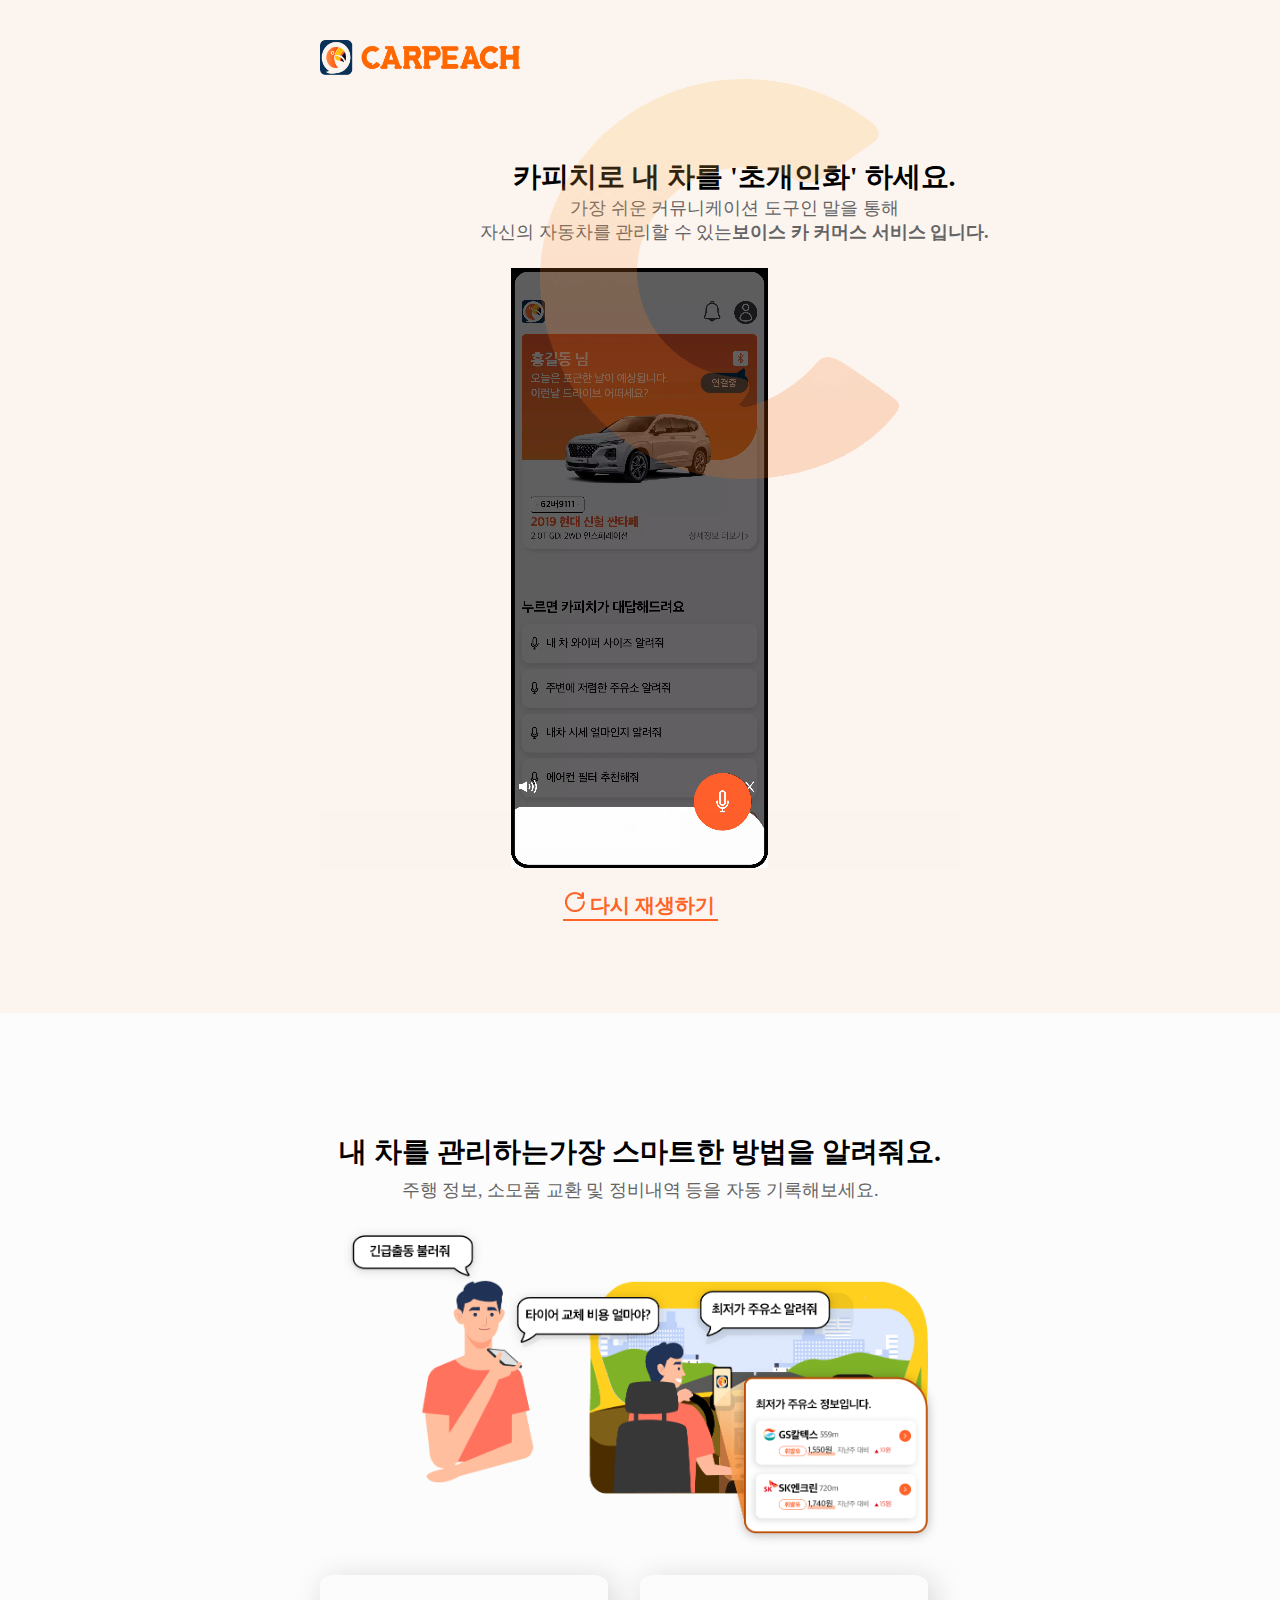
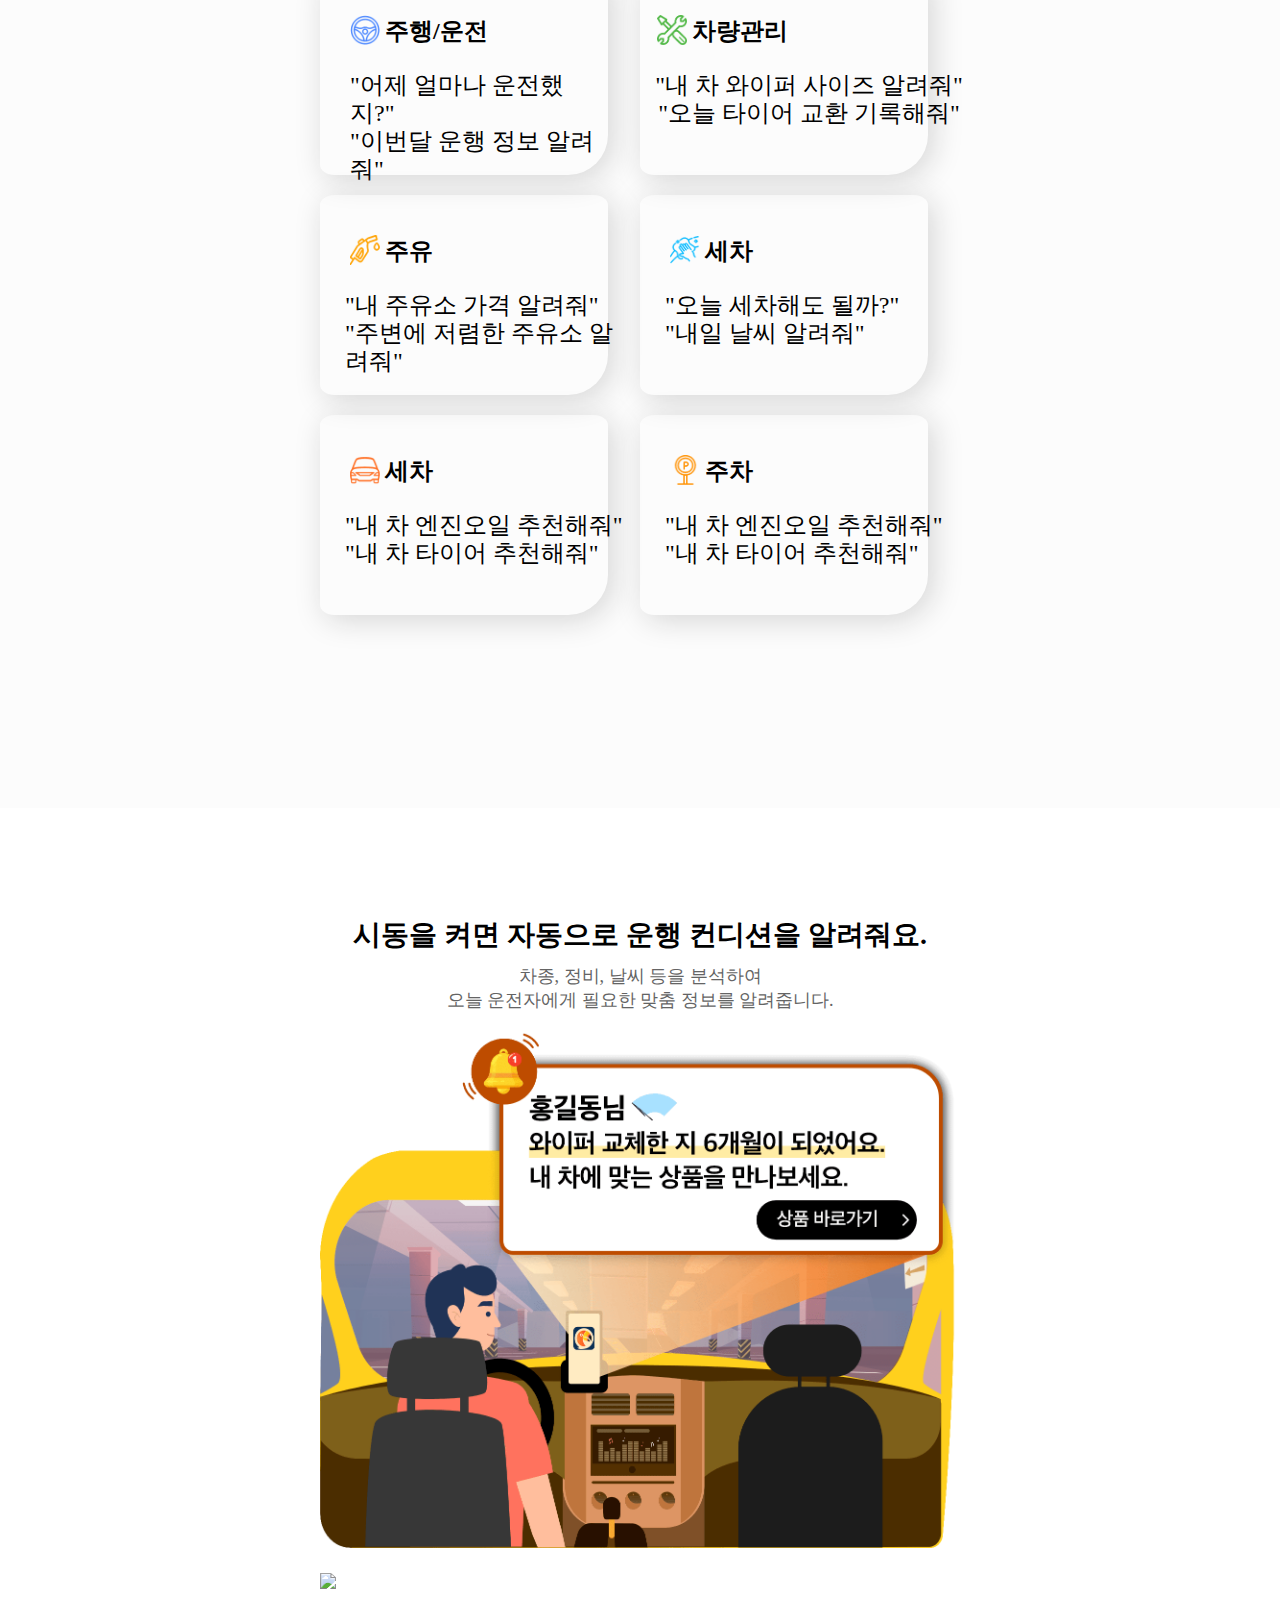
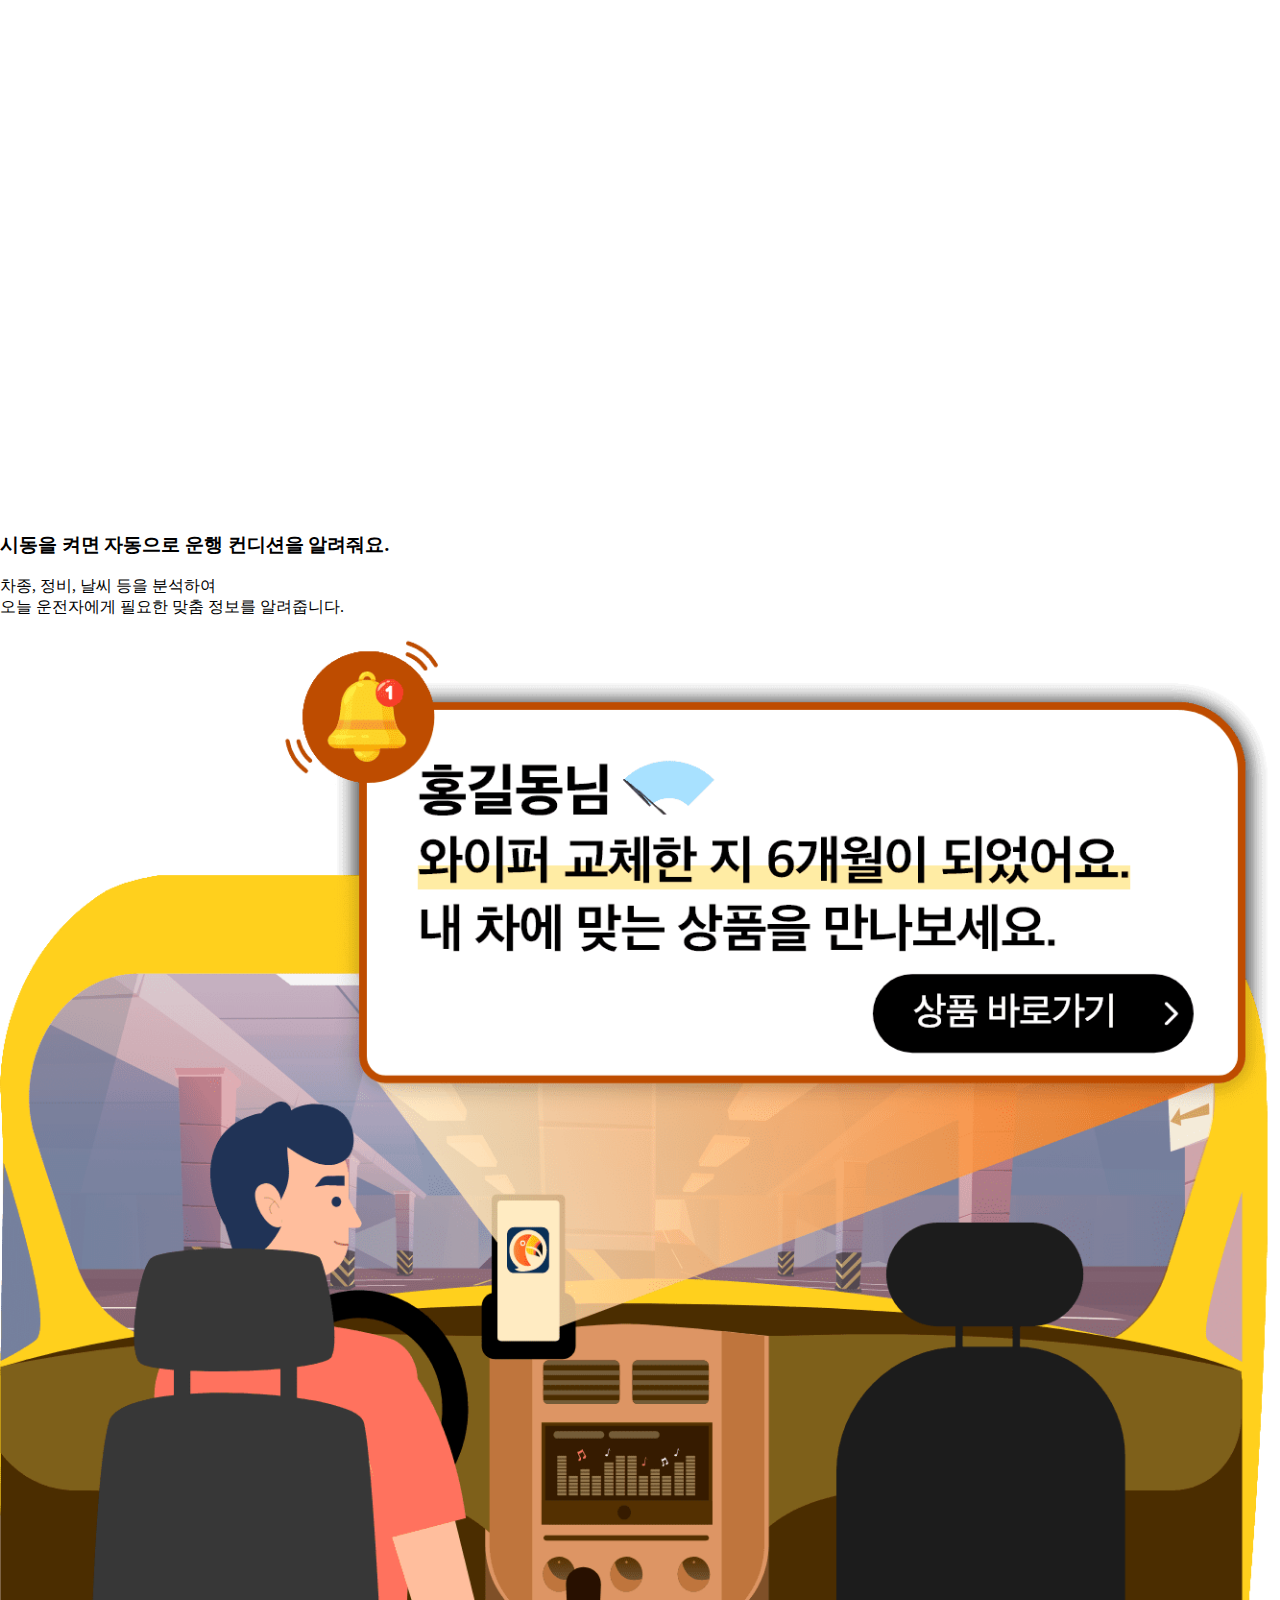
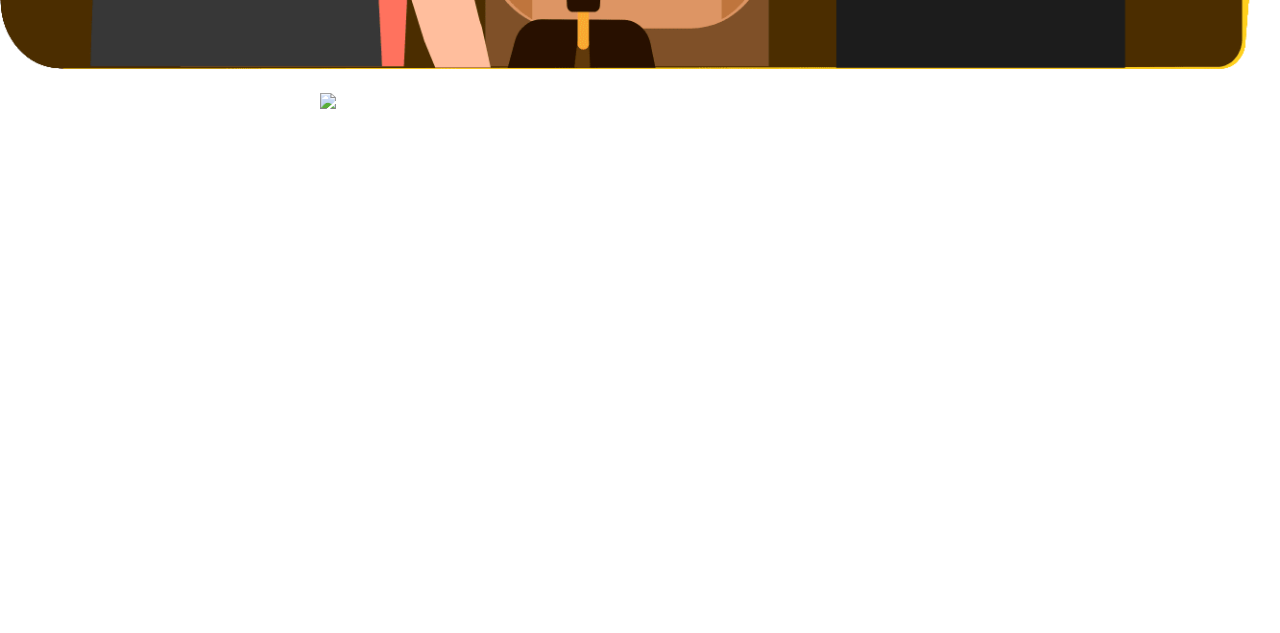
==== html/index.html @ d9301606 "정식버전전 업로드 테스트" ====
<!doctype html>
<html>
<head>
<meta charset="utf-8">
<title>carpeachmarket 카피치</title>
 <link href="style.css" rel="stylesheet" type="text/css" />
</head>
	<script>
		document.getElementById('vid').play();
	</script>
<body>
	
<div id="section">	
	
<div id="first">	
<div id="main">
<div id="logo"><img class="logoimage"
     src="carpeach_logo.png" alt="logo"></div><!--logo-->
	
	
<div class="background">
<img src="carpeach_background.png">
	
	</div><!--backgroound-->	
	<div class="tit">
	
	<text><h3><b>카피치로</b> 내 차를 '초개인화' 하세요.</h3>
		<span>가장 쉬운 커뮤니케이션 도구인 말을 통해<br>
		자신의 자동차를 관리할 수 있는<b>보이스 카 커머스 서비스 입니다.</b>
		</span></text>
	
	</div><!--tit-->
	
	
<div class="video">
<video autoplay muted controls width="300" id="vid">

 

    <source src="https://awesomeitdev.github.io/carpeachmarket.io/html/media/re_design_0607.mp4"
            type="video/mp4">

    
</video>
	
	<p><img src="re.png">다시 재생하기</p>
	</div><!--video-->	
	
	

	</div><!--main-->	
		</div><!--first-->
	<div id="second">
	<div class="two">
	<div class="title_02">	
	<p><h2><b>내 차를 관리하는</b>가장 스마트한 방법을 알려줘요.</h2><br>
		주행 정보, 소모품 교환 및 정비내역 등을 자동 기록해보세요.
		</p>	
</div><!--title_02-->
	
	<div class="back02">
		<img class="tire"
	 src="icon_bakcground_car.png" alt="타이어이미지">
	</div><!--back02-->
	
	<div class="box">
		<div class="box01">
		
		</div><!--box01-->
		
	 <div class="parent">
		 
		 <div class="sun">
		 <div class="fi"><ul class="one">
			 <div class="top_one">
			 <img src="icon_drive.png"><h5>주행/운전</h5></div><!--top_one-->
			 <p>"어제 얼마나 운전했지?"<br>
			 "이번달 운행 정보 알려줘"</p>
			 </ul></div>
        <div class="second">
		  <ul class="two">
			 <div class="top_two">
			 <img src="icon_repair.png"><h5>차량관리</h5></div><!--top_one-->
			 <p>"내 차 와이퍼 사이즈 알려줘"<br>
			 "오늘 타이어 교환 기록해줘"</p>
			 </ul>
		 </div><!--second-->
			 <div class="third">
		  <ul class="tree">
			 <div class="top_tred">
			 <img src="icon_gas.png"><h5>주유</h5></div><!--top_one-->
			 <p>"내 주유소 가격 알려줘"<br>
			 "주변에 저렴한 주유소 알려줘"</p>
			 </ul>
		 </div><!--third-->
			 
			  <div class="fourd">
		  <ul class="four">
			 <div class="top_four">
			 <img src="icon_car_handwash.png"><h5>세차</h5></div><!--top_one-->
			 <p>"오늘 세차해도 될까?"<br>
			 "내일 날씨 알려줘"</p>
			 </ul>
		 </div><!--fourd-->
			 
			 	  <div class="fived">
		  <ul class="five">
			 <div class="top_five">
			 <img src="icon_car.png"><h5>세차</h5></div><!--top_one-->
			 <p>"내 차 엔진오일 추천해줘"<br>
			 "내 차 타이어 추천해줘"</p>
			 </ul>
		 </div><!--fived-->
			 
			  <div class="sixed">
		  <ul class="six">
			 <div class="top_six">
			 <img src="icon_parking.png"><h5>주차</h5></div><!--top_one-->
			 <p>"내 차 엔진오일 추천해줘"<br>
			 "내 차 타이어 추천해줘"</p>
			 </ul>
		 </div><!--sixed-->
       </div><!--sun-->
    </div><!--parent-->	
		
		
	
	</div><!--box-->
	</div><!--two-->
	</div><!--second-->
	<div class="sam">
		
		<div class="three_main">
		<div class="sam_title">
		<p><h3>시동을 켜면 자동으로 운행 컨디션을 알려줘요.</h3>
			<span>차종, 정비, 날씨 등을 분석하여<br>
				오늘 운전자에게 필요한 맞춤 정보를 알려줍니다.
			</span>
			</p>
			<div class="sam_image"><img src="icon_bakcground_alarm.png"></div>
		
		</div><!--sam_title-->
	</div><!--three_main-->
	<div class="box3">
	 <div class="top_seven">
			<img src="images/01.png">
				</div><!--top_one-->
		
		
		<div class="mycar">
		
		<div class="four_main">
		<div class="mycar_title">
		<p><h3>시동을 켜면 자동으로 운행 컨디션을 알려줘요.</h3>
			<span>차종, 정비, 날씨 등을 분석하여<br>
				오늘 운전자에게 필요한 맞춤 정보를 알려줍니다.
			</span>
			</p>
			<div class="sam_image"><img src="icon_bakcground_alarm.png"></div>
		
		</div><!--sam_title-->
	</div><!--three_main-->
	<div class="box3">
	 <div class="top_seven">
			<img src="images/01.png">
				</div><!--top_one-->
			 
			
		
		</div><!--box3-->
	</div><!--box3-->
	</div><!--section-->
	
	
	
	
</body>
</html>
---- html/style.css ----
@charset "utf-8";
/* CSS Document */

*{list-style: none;}


body{margin:0 auto;font-family:AppleSDGothicNeoM00; }

#first{background-color:#FCF4EF;}

#logo .logoimage{width:200px;height:35px;text-align:left;margin-top:40px;}
#section{width:100%;}
#first{width: 100%;height:120vh;margin:0 auto;}
#main{width:50%;height:60vh;margin:0 auto;
font-family:AppleSDGothicNeoM00;}

.tit{width:50%;margin:0 auto;}
.background{text-align: right;width:100%;}
.background img{width:360px;height:400px;background-size: cover;position:relative; z-index:1;text-align:right;margin-right:60px;padding-bottom:25px;}
.background .tit{margin:0 auto;}
.tit text{font-size:18px;font-weight: 400;color:#646464;position:absolute;margin-top:-350px;text-align: center;}
.tit h3{font-size:28px;font-weight: 600;color:black;margin:0 auto;}
.tit h3 b{font-weight:900;}
.tit span{margin-bottom:40px;}

#second{width:100%;margin:0 auto;}

.video #vid{
width:100%}

#first .video #vid{}

#vid{width:50%;height:600px;margin:0 auto;
margin-top:-240px;}

.video p{color:#FF6326;font-size:20px;font-weight: 800;border-bottom:2px solid #FF6326;text-align:center;width: 155px;font-family: AppleSDGothicNeoM00;
margin:0 auto;
margin-top:20px}


.video p img{width:20px;height:20px;margin-right: 5px;}


#second{width:100%;height:155vh;background-color: #FCFCFC;}
.two{width:50%;height:20%;margin:0 auto;text-align: center;}
.title{text-align: center;font-size:28px;}

#second .title_02{margin-top:-90px;}

.title_02 h2{padding-top:120px;font-size:28px;margin-bottom: -14px;color:black;}
.title_02{font-size:18px;color:#646464}

.tire{width:95%;height:90%;margin:0 auto;}


.parent{
    width: 100%;
    margin: 10px auto;
	margin:0 auto;
	padding-top:20px;
}

.parent .sun{width:100%;margin:0 auto;}

.fi {
   
    float: left;
    width:45%;
	height:200px;
    box-sizing: border-box;
	text-align: left;
	box-shadow: 5px 5px 30px #D5D5D5;
	border-radius: 5% 5% 40px;
	margin:0 auto;
}

.fi ul{font-size: 20px;padding-top:20px;margin-left:-10px;}
.fi h5{font-size:24px;font-weight:800; display: inline;
margin-left:5px;font-family:AppleSDGothicNeoM00; 
	 vertical-align: center;

}

.fi p{font-size: 24px;
line-height:28px;
font-weight:500;}
.fi img{width:30px;height:30px;vertical-align: center; vertical-align:top;}

.drive{;display: inline;}
.top_one{vertical-align:top;}






.second{
	margin-left:5%;
    width: 45%;
    margin: 10px auto;
	margin:0 auto;
	padding-top:20px;
	background-color:#FCFCFC
}

.second{
   
    float: left;
    width:45%;
	height:200px;
    box-sizing: border-box;
	text-align: left;
	box-shadow: 5px 5px 30px #D5D5D5;
	border-radius: 5% 5% 40px;
	margin:0 auto;
}

.two ul{font-size: 20px;padding-top:20px;margin-left:-10px;}
.two h5{font-size:24px;font-weight:800; display: inline;
margin-left:5px;font-family:AppleSDGothicNeoM00; 
	 vertical-align: center;

}

.second .two p{
font-size: 24px; 
line-height:28px;
font-weight:500;
width:318px;
	margin-left:-20px;
}
.second .two img{width:30px;height:30px; vertical-align:top;}

.drive{;display: inline;}
.top_two{vertical-align:top;
margin-left:-40px;}

.second{
    
    float: left;
    margin-left: 5%;

    box-sizing: border-box;
}


.third{
   
    float: left;
    width:45%;
	height:200px;
    box-sizing: border-box;
	text-align: left;
	box-shadow: 5px 5px 30px #D5D5D5;
	border-radius: 5% 5% 40px;
	margin:0 auto;
	margin-top:20px;
}

.tree ul{font-size: 20px;padding-top:20px;margin-left:-10px;}
.tree h5{font-size:24px;font-weight:800; display: inline;
margin-left:5px;font-family:AppleSDGothicNeoM00; 
	 vertical-align: center;

}

.third .tree p{
font-size: 24px;
line-height:28px;
font-weight:500;
width:290px;
	margin-left:-5px;
}
.third .tree img{width:30px;height:30px; vertical-align:top;}

.drive{;display: inline;}
.top_three{vertical-align:top;
margin-left:-30px;}

.third{
    
    float: left;

    box-sizing: border-box;
}


.fourd{
   
    float: left;
    width:45%;
	height:200px;
    box-sizing: border-box;
	text-align: left;
	box-shadow: 5px 5px 30px #D5D5D5;
	border-radius: 5% 5% 40px;
	margin:0 auto;
	margin-top:20px;
}

.fourd{
    
    float: left;
    box-sizing: border-box;
}


.fourd .four p{
font-size: 24px;
line-height:28px;
font-weight:500;
width:290px;
	margin-left:-5px;
}
.fourd .four img{width:30px;height:30px; vertical-align:top;}


.top_four{vertical-align:top;
}

.fourd{
    
    float: left;
    box-sizing: border-box;margin-left: 5%;
}

.four ul{font-size: 20px;padding-top:20px;margin-left:-10px;}
.four h5{font-size:24px;font-weight:800; display: inline;
margin-left:5px;font-family:AppleSDGothicNeoM00; 
	vertical-align: center;}
	

.fived{
   
    float: left;
    width:45%;
	height:200px;
    box-sizing: border-box;
	text-align: left;
	box-shadow: 5px 5px 30px #D5D5D5;
	border-radius: 5% 5% 40px;
	margin:0 auto;
	margin-top:20px;
}

.five{
    
    float: left;
    box-sizing: border-box;
}


.fived .five p{
font-size: 24px;
line-height:28px;
font-weight:500;
width:290px;
	margin-left:-5px;
}
.fived .five img{width:30px;height:30px; vertical-align:top;}


.top_five{vertical-align:top;
}

.fived{
    
    float: left;
    box-sizing: border-box;
}

.five ul{font-size: 20px;padding-top:20px;margin-left:-10px;}
.five h5{font-size:24px;font-weight:800; display: inline;
margin-left:5px;font-family:AppleSDGothicNeoM00; 
	vertical-align: center;}
	
	
.sixed{
   
    float: left;
    width:45%;
	height:200px;
    box-sizing: border-box;
	text-align: left;
	box-shadow: 5px 5px 30px #D5D5D5;
	border-radius: 5% 5% 40px;
	margin:0 auto;
	margin-top:20px;
}

.six{
    
    float: left;
    box-sizing: border-box;
}


.sixed .six p{
font-size: 24px;
line-height:28px;
font-weight:500;
width:290px;
	margin-left:-5px;
}
.sixed .six img{width:30px;height:30px; vertical-align:top;}


.top_six{vertical-align:top;
}

.sixed{
    
    float: left;
    box-sizing: border-box;margin-left: 5%;
}

.six ul{font-size: 20px;padding-top:20px;margin-left:-10px;}
.six h5{font-size:24px;font-weight:800; display: inline;
margin-left:5px;font-family:AppleSDGothicNeoM00; 
	vertical-align: center;}
	

.sam{width:100%;height:100vh;margin:0 auto;background-color:white;height:100vh}
.three_main{width:50%;margin:0 auto;}

.sam .sam_title{font-size:18px;text-align: center;color:#646464;font-weight: 400}

.sam .sam_title h3{font-size:28px;padding-top:80px;margin-bottom: 10px;color:black;
font-weight: 800;}

.sam_image img{width:100%;height: 90%;margin:0 auto;}



.box3{
    width: 100%;
    margin: 10px auto;
	margin:0 auto;
	padding-top:20px;
	background-color:white;
}



.top_seven{width:50%;height: 60vh;
	background-color:white;margin:0 auto
}

.top_seven img{width:100%;}



.seven ul{font-size: 20px;padding-top:20px;margin-left:-10px;}
.seven h5{font-size:24px;font-weight:800; display: inline;
margin-left:5px;font-family:AppleSDGothicNeoM00; 
	vertical-align: center;}
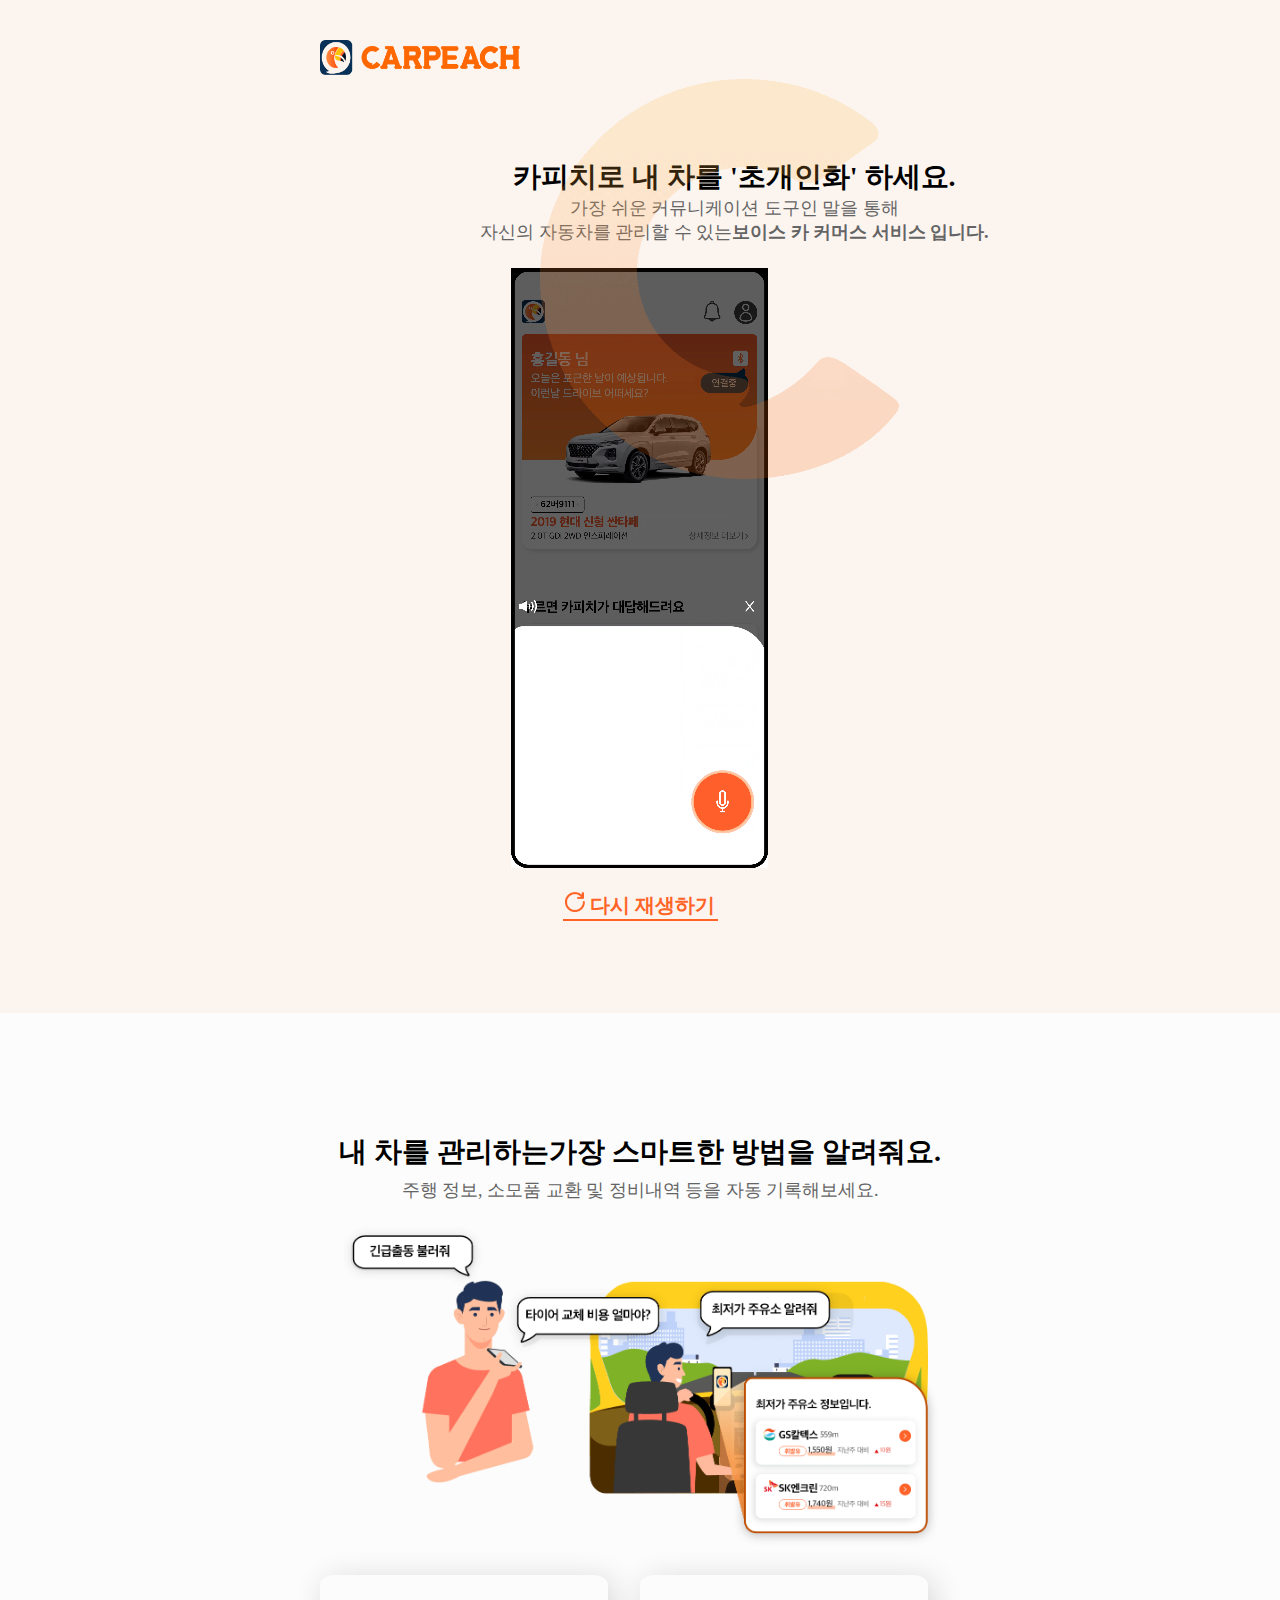
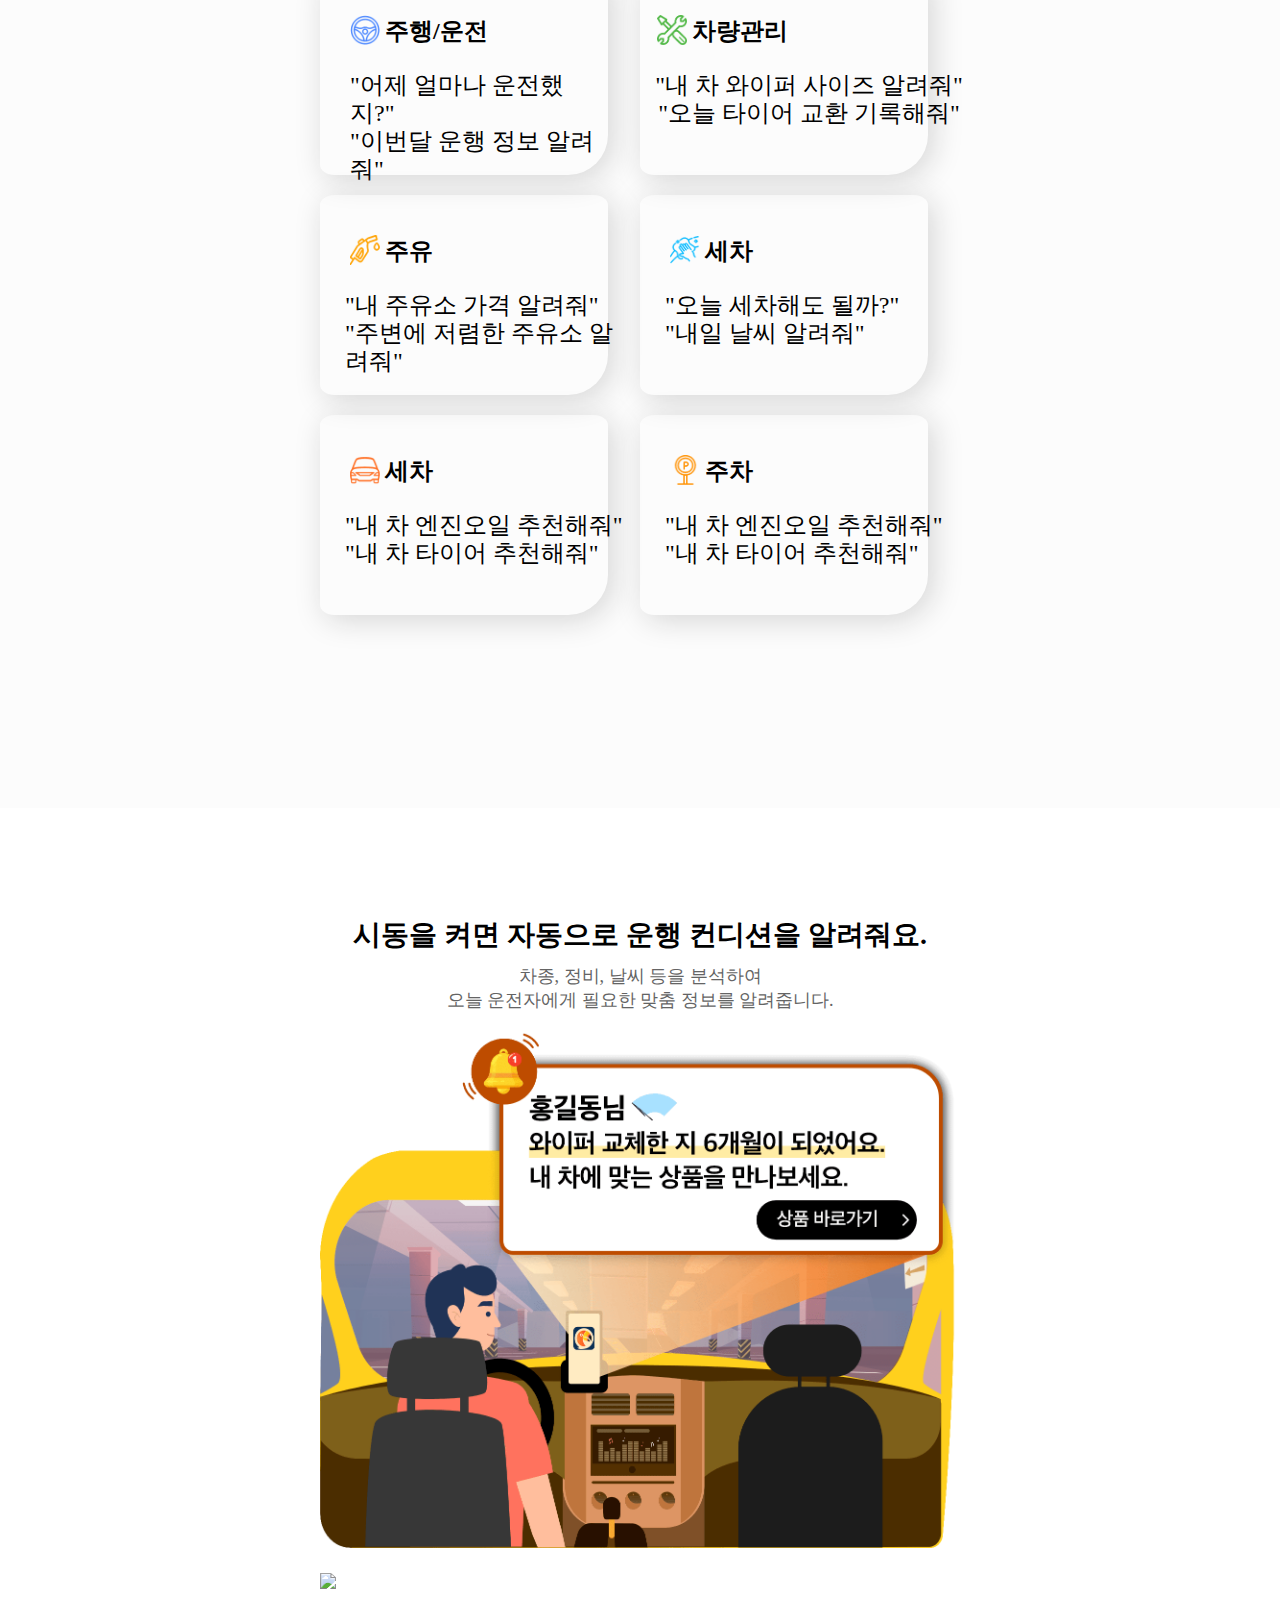
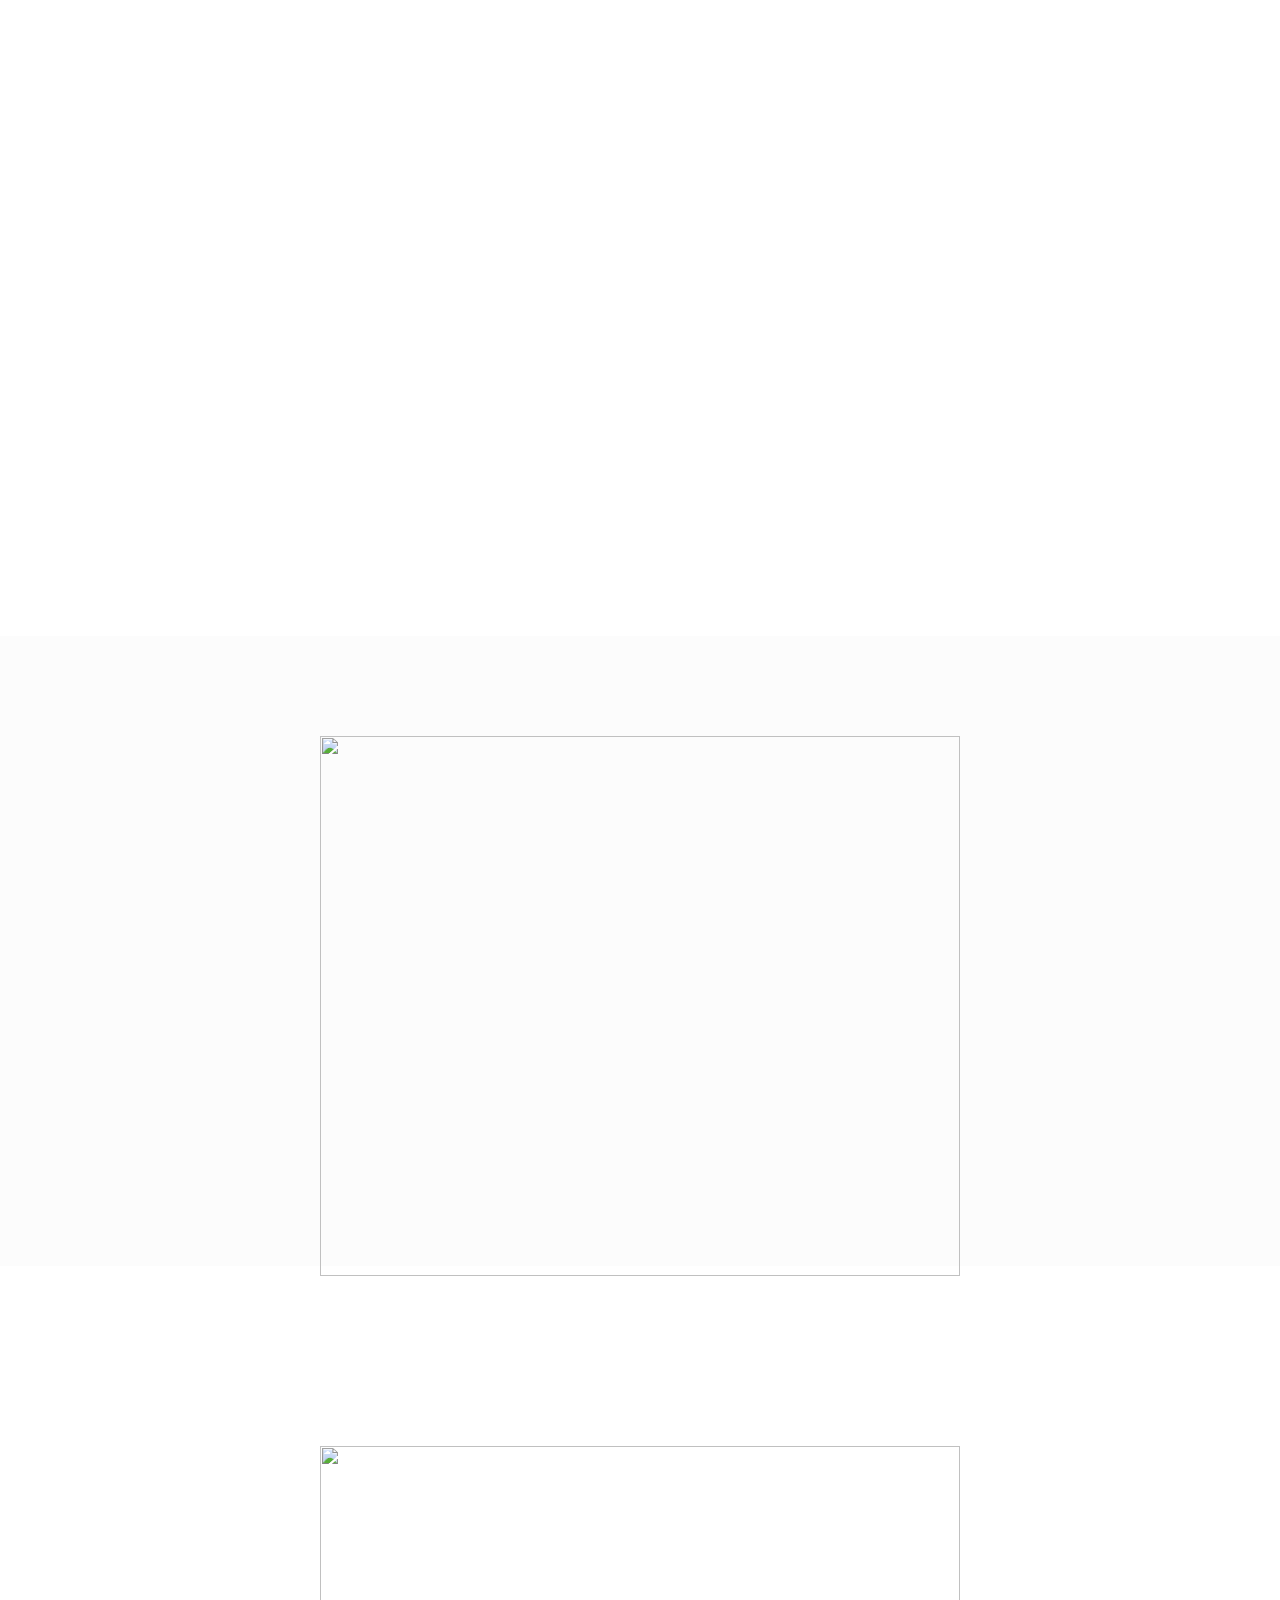
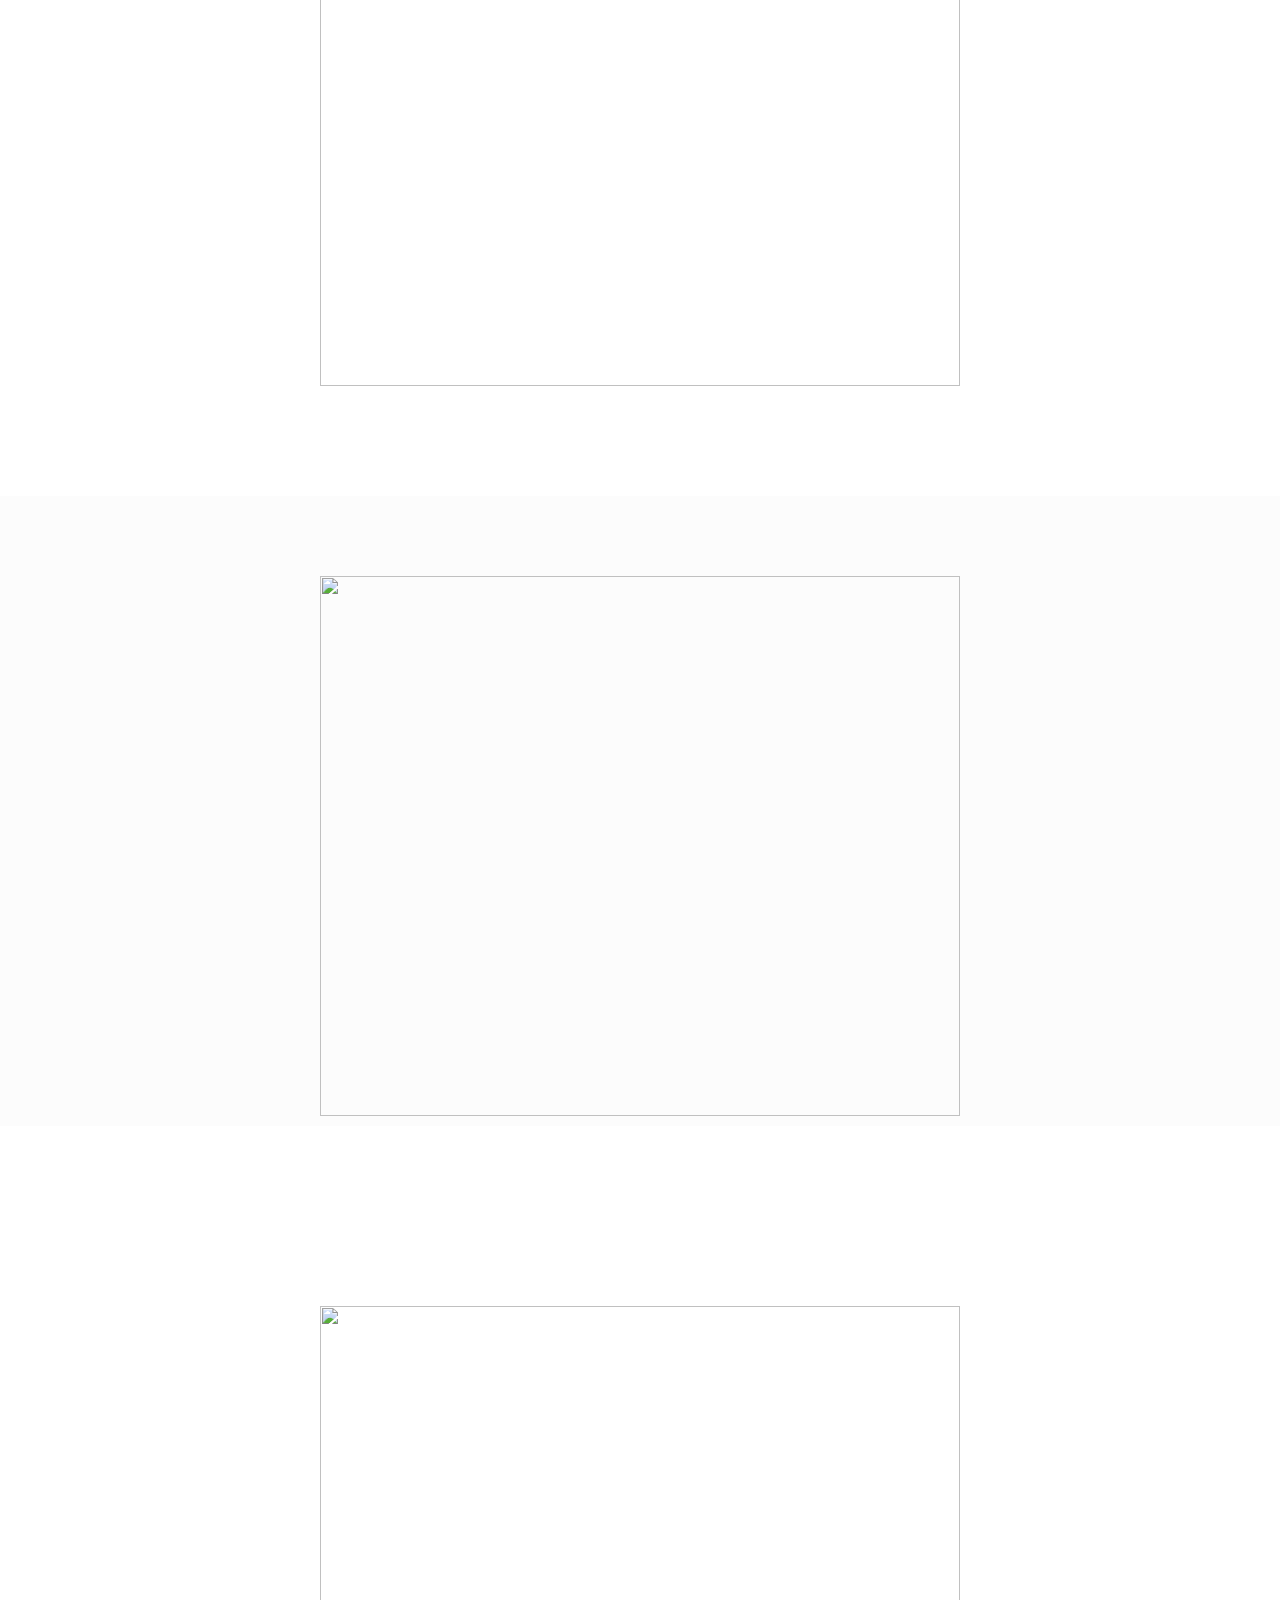
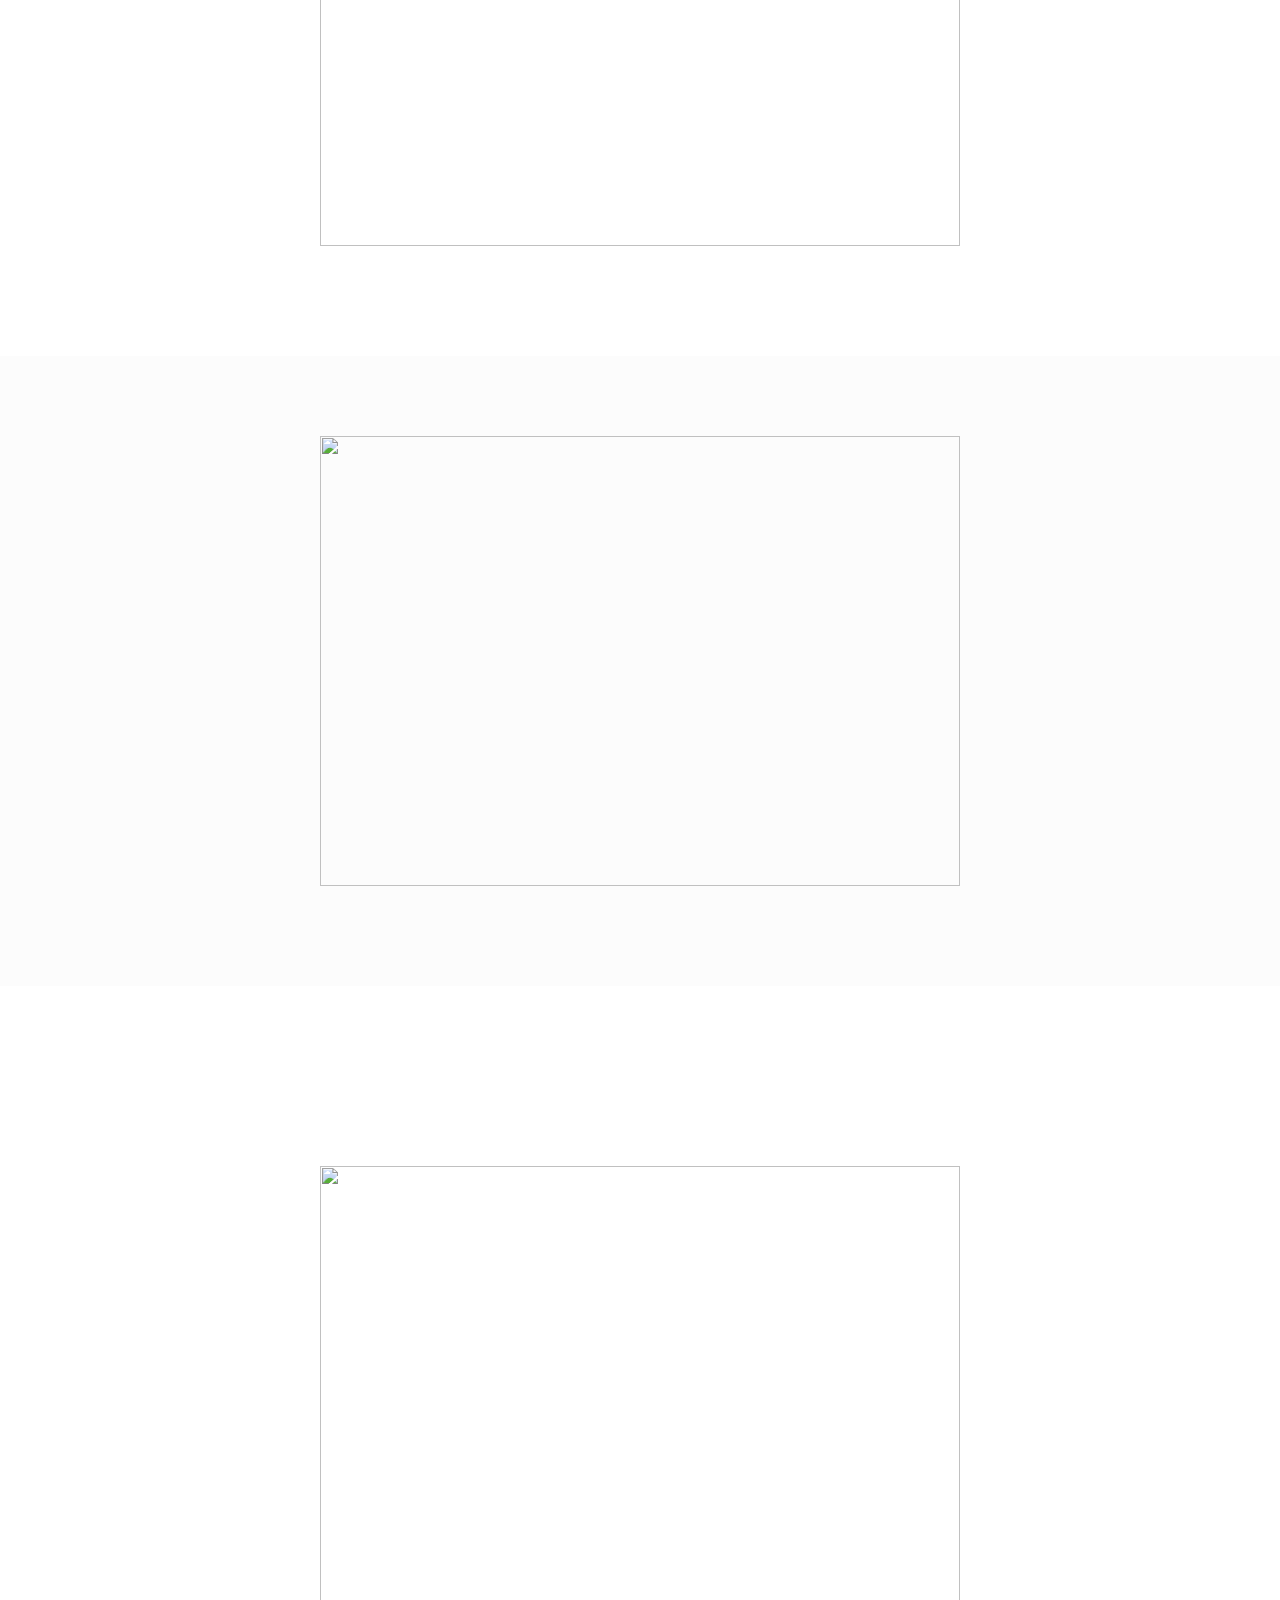
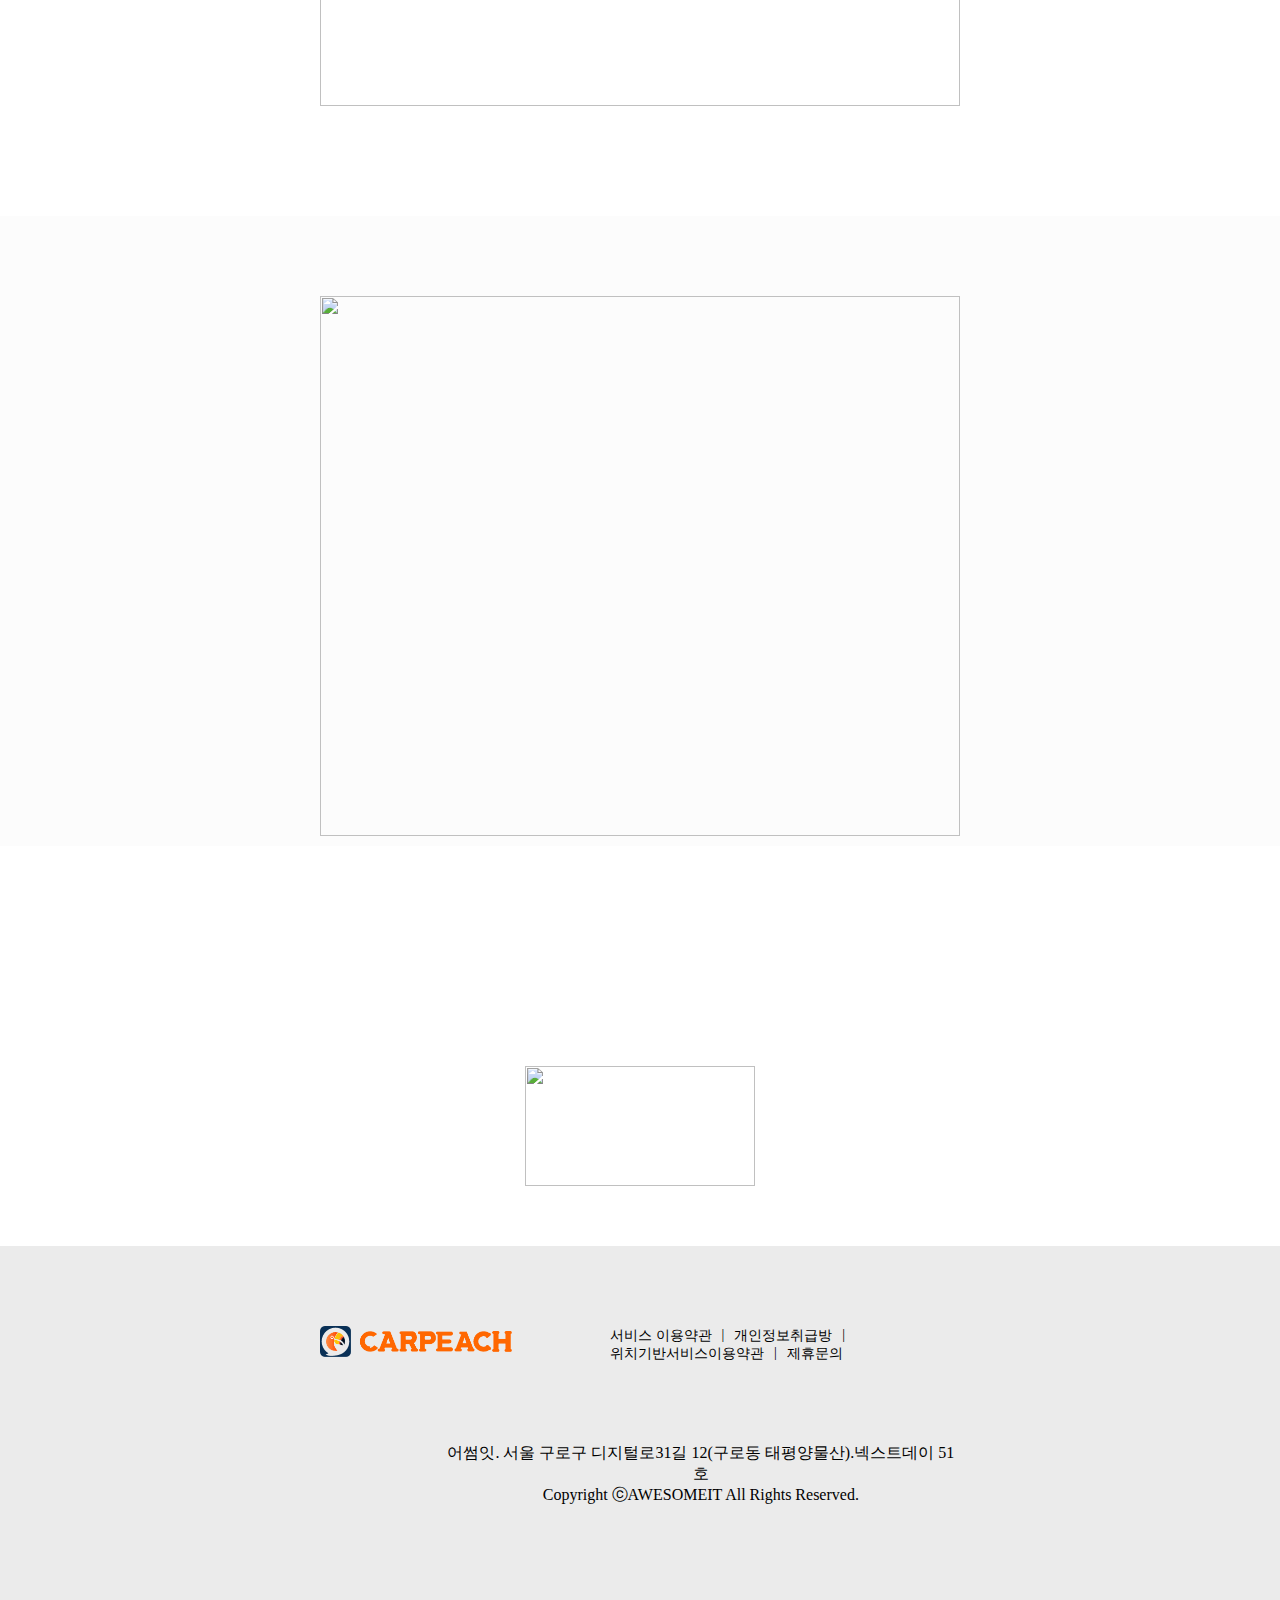
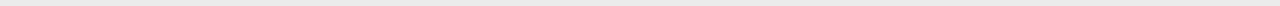
==== commit 8c8c0b99: "카피치 홈페이지 업로드" ====
--- a/html/index.html
+++ b/html/index.html
@@ -33,7 +33,7 @@
 	
 	
 <div class="video">
-<video autoplay muted controls width="300" id="vid">
+<video autoplay muted controls width="300" id="vid" loop="">
 
  
 
@@ -147,29 +147,193 @@
 				</div><!--top_one-->
 		
 		
+		
+			 
+			
+		
+		</div><!--box3-->
+	</div><!--box3-->
+	
+	
+	
+	
 		<div class="mycar">
 		
-		<div class="four_main">
-		<div class="mycar_title">
-		<p><h3>시동을 켜면 자동으로 운행 컨디션을 알려줘요.</h3>
-			<span>차종, 정비, 날씨 등을 분석하여<br>
-				오늘 운전자에게 필요한 맞춤 정보를 알려줍니다.
-			</span>
-			</p>
-			<div class="sam_image"><img src="icon_bakcground_alarm.png"></div>
-		
-		</div><!--sam_title-->
-	</div><!--three_main-->
-	<div class="box3">
-	 <div class="top_seven">
-			<img src="images/01.png">
-				</div><!--top_one-->
-			 
-			
-		
-		</div><!--box3-->
-	</div><!--box3-->
+		<div class="mycar_main">
+		
+	</div><!--three_main-->
+	<div class="box4">
+	 <div class="mycar_seven">
+			<img src="images/02.png">
+				</div><!--top_one-->
+		
+		
+		
+			 
+			
+		
+		</div><!--box3-->
+	</div><!--box3-->
+	
+	
+	
+	<div class="mygas">
+		
+		<div class="mygas_main">
+		
+	</div><!--three_main-->
+	<div class="box5">
+	 <div class="mygas_seven">
+			<img src="images/03.png">
+				</div><!--top_one-->
+		
+		
+		
+			 
+			
+		
+		</div><!--box3-->
+	</div><!--box3-->
+	
+	
+		<div class="myweather">
+		
+		<div class="myweather_main">
+		
+	</div><!--three_main-->
+	<div class="box6">
+	 <div class="myweather_seven">
+			<img src="images/04.png">
+		
+				</div><!--top_one-->
+		
+		
+		
+			 
+			
+		
+		</div><!--box3-->
+	</div><!--box3-->
+	
+	
+			<div class="myride">
+		
+		<div class="myride_main">
+		
+	</div><!--three_main-->
+	<div class="box7">
+	 <div class="myride_seven">
+			<img src="images/05.png">
+		
+				</div><!--top_one-->
+		
+		
+		
+			 
+			
+		
+		</div><!--box3-->
+	</div><!--box3-->
+	
+	
+				<div class="myfilter">
+		
+		<div class="myfilter_main">
+		
+	</div><!--three_main-->
+	<div class="box8">
+	 <div class="myfilter_seven">
+			<img src="images/06.png">
+		
+				</div><!--top_one-->
+		
+		
+		
+			 
+			
+		
+		</div><!--box3-->
+	</div><!--box3-->
+	
+	
+	
+	
+	
+					<div class="myaccident">
+		
+		<div class="myaccident_main">
+		
+	</div><!--three_main-->
+	<div class="box9">
+	 <div class="myaccident_seven">
+			<img src="images/07.png">
+		
+				</div><!--top_one-->
+		
+		
+		
+			 
+			
+		
+		</div><!--box3-->
+	</div><!--box3-->
+	
+	
+	<div class="myhome">
+		
+		<div class="myhome_main">
+		
+	</div><!--three_main-->
+	<div class="box10">
+	 <div class="myhome_seven">
+			<img src="images/08.png">
+		
+				</div><!--top_one-->
+		
+		
+		
+			 
+			
+		
+		</div><!--box3-->
+	</div><!--box3-->
+	
+	
+	<div class="bbutton">
+		<div class="bt">
+	<img src="images/button_01.png">
+		</div>
+	</div>
+	
+	
+	<div class="footer">
+		<div class="footer_logo">
+			<img src="carpeach_logo.png">
+		  <div class="text">
+			<ul>
+			<a href=""><li>서비스 이용약관</li></a>
+				<li>|</li>
+			<a href=""><li>개인정보취급방</li></a>
+				<li>|</li>	
+							<a href=""><li>위치기반서비스이용약관</li></a>
+				<li>|</li>
+							<a href=""><li>제휴문의</li></a>
+				
+			
+			
+			</ul>
+				
+			  </div><!--text-->
+			
+			<p>어썸잇. 서울 구로구 디지털로31길 12(구로동 태평양물산).넥스트데이 51호<br>
+
+Copyright ⓒAWESOMEIT All Rights Reserved.</p>
+			
+			</div><!--footerlogo-->
+		
+	</div><!--footer-->
 	</div><!--section-->
+	
 	
 	
 	
--- a/html/style.css
+++ b/html/style.css
@@ -16,7 +16,7 @@
 
 .tit{width:50%;margin:0 auto;}
 .background{text-align: right;width:100%;}
-.background img{width:360px;height:400px;background-size: cover;position:relative; z-index:1;text-align:right;margin-right:60px;padding-bottom:25px;}
+.background img{width:360px;height:400px;background-size: cover;position:relative; z-index:5;text-align:right;margin-right:60px;padding-bottom:25px;}
 .background .tit{margin:0 auto;}
 .tit text{font-size:18px;font-weight: 400;color:#646464;position:absolute;margin-top:-350px;text-align: center;}
 .tit h3{font-size:28px;font-weight: 600;color:black;margin:0 auto;}
@@ -35,7 +35,8 @@
 
 .video p{color:#FF6326;font-size:20px;font-weight: 800;border-bottom:2px solid #FF6326;text-align:center;width: 155px;font-family: AppleSDGothicNeoM00;
 margin:0 auto;
-margin-top:20px}
+margin-top:20px;
+z-index: 1}
 
 
 .video p img{width:20px;height:20px;margin-right: 5px;}
@@ -335,9 +336,11 @@
 .box3{
     width: 100%;
     margin: 10px auto;
+	height: 60vh;
 	margin:0 auto;
 	padding-top:20px;
 	background-color:white;
+	padding-bottom:200px; 
 }
 
 
@@ -346,7 +349,7 @@
 	background-color:white;margin:0 auto
 }
 
-.top_seven img{width:100%;}
+.top_seven img{width:100%;padding-bottom: 00px}
 
 
 
@@ -356,3 +359,274 @@
 	vertical-align: center;}
 
 
+
+.mycar{width:100%;height:70vh;margin:0 auto;background-color:#fcfcfc;margin-top:300px;}
+.mycar_main{width:50%;margin:0 auto;}
+
+.mycar .mycar_title{font-size:18px;text-align: center;color:#646464;font-weight: 400}
+
+.mycar .mycar_title h3{font-size:28px;padding-top:80px;margin-bottom: 10px;color:black;
+font-weight: 800;}
+
+.mycar_image img{width:100%;height:60%;margin:60px auto;}
+
+
+
+.box4{
+    width: 100%;
+    margin:0 auto;
+	height: 70vh;
+	margin-top:500px;
+	background-color:#f2f2f2 #000000;
+}
+
+
+
+.mycar_seven{width:50%;height: 60vh;
+	margin:0 auto
+}
+
+.mycar_seven img{width:100%;
+	height: 60vh;padding-top:100px;
+}
+
+
+
+.mycar_seven ul{font-size: 20px;padding-top:20px;margin-left:-10px;}
+.mycar_seven h5{font-size:24px;font-weight:800; display: inline;
+margin-left:5px;font-family:AppleSDGothicNeoM00; 
+	vertical-align: center;}
+
+
+
+
+.mygas{width:100%;height:70vh;margin:0 auto;background-color:white;}
+.mygas_main{width:50%;margin:0 auto;}
+
+.mygas .mygas_title{font-size:18px;text-align: center;color:#646464;font-weight: 400}
+
+.mygas .mygas_title h3{font-size:28px;padding-top:80px;margin-bottom: 10px;color:black;
+font-weight: 800;}
+
+.mygas_image img{width:100%;height: 90%;margin:60px auto;}
+
+
+
+.box5{
+    width: 100%;
+    margin:0 auto;
+	margin-top:100px;
+	background-color:#f2f2f2 #000000;
+}
+
+
+
+.mygas_seven{width:50%;height: 60vh;
+	margin:0 auto
+}
+
+.mygas_seven img{width:100%;
+	height: 60vh;padding-top:80px;
+}
+
+
+
+
+
+.myweather_seven{width:50%;height: 60vh;
+	margin:0 auto
+}
+
+.myweather_seven img{width:100%;
+	height: 60vh;padding-top:80px;
+}
+
+
+.myweather{width:100%;height:70vh;margin:0 auto;background-color:white;}
+.myweather_main{width:50%;margin:0 auto;}
+
+.myweather .myweather_title{font-size:18px;text-align: center;color:#646464;font-weight: 400}
+
+.myweather .myweather_title h3{font-size:28px;padding-top:80px;margin-bottom: 10px;color:black;
+font-weight: 800;}
+
+.myweather_image img{width:100%;height: 90%;margin:60px auto;}
+
+
+
+
+.box6{
+    width: 100%;
+    margin:0 auto;
+	margin-top:100px;
+	background-color:#fcfcfc;
+	height: 70vh
+}
+
+
+
+.myride_seven{width:50%;height: 60vh;
+	margin:0 auto
+}
+
+.myride_seven img{width:100%;
+	height: 60vh;padding-top:80px;
+}
+
+
+.myride{width:100%;height:70vh;margin:0 auto;background-color:white;}
+.myride_main{width:50%;margin:0 auto;}
+
+.myride .myride_title{font-size:18px;text-align: center;color:#646464;font-weight: 400}
+
+.myride .myride_title h3{font-size:28px;padding-top:80px;margin-bottom: 10px;color:black;
+font-weight: 800;}
+
+.myride_image img{width:100%;height: 90%;margin:60px auto;}
+
+
+
+.box7{
+    width: 100%;
+    margin:0 auto;
+	margin-top:100px;
+	background-color:white;
+}
+
+
+
+.myfilter_seven{width:50%;height: 60vh;
+	margin:0 auto
+}
+
+.myfilter_seven img{width:100%;
+	height: 61vh;padding-top:80px;
+}
+
+
+.myfilter{width:100%;height:70vh;margin:0 auto;background-color:white;}
+.myfilter_main{width:50%;margin:0 auto;}
+
+.myfilter .myfilter_title{font-size:18px;text-align: center;color:#646464;font-weight: 400}
+
+.myfilter .myfilter_title h3{font-size:28px;padding-top:80px;margin-bottom: 10px;color:black;
+font-weight: 800;}
+
+.myfilter_image img{width:100%;height: 90%;margin:60px auto;}
+
+
+
+.box8{
+    width: 100%;
+    margin:0 auto;
+	margin-top:100px;
+	height:70vh;
+	background-color:#fcfcfc;
+}
+
+
+
+.myfilter_seven{width:50%;height: 60vh;
+	margin:0 auto
+}
+
+.myfilter_seven img{width:100%;
+	height: 50vh;padding-top:80px;
+}
+
+
+
+
+.myaccident_seven{width:50%;height: 60vh;
+	margin:0 auto
+}
+
+.myaccident_seven img{width:100%;
+	height: 60vh;padding-top:80px;
+}
+
+
+.myaccident{width:100%;height:70vh;margin:0 auto;background-color:white;}
+.myaccident_main{width:50%;margin:0 auto;}
+
+.myaccident .myaccident_title{font-size:18px;text-align: center;color:#646464;font-weight: 400}
+
+.myaccident .myaccident_title h3{font-size:28px;padding-top:80px;margin-bottom: 10px;color:black;
+font-weight: 800;}
+
+.myaccident_image img{width:100%;height:90%;margin:60px auto;}
+
+
+
+.box9{
+    width: 100%;
+    margin:0 auto;
+	margin-top:100px;
+	background-color:white;
+}
+
+
+
+.myhome_seven{width:50%;height: 60vh;
+	margin:0 auto
+}
+
+.myhome_seven img{width:100%;
+	height: 60vh;padding-top:80px;
+}
+
+
+
+.myhome_seven{width:50%;height: 60vh;
+	margin:0 auto
+}
+
+.myhome_seven img{width:100%;
+	height: 50vh;padding-top:80px;
+}
+
+
+.myhome{width:100%;height:70vh;margin:0 auto;background-color:white;}
+.myhome_main{width:50%;margin:0 auto;}
+
+.myhome .myhome_title{font-size:18px;text-align: center;color:#646464;font-weight: 400}
+
+.myhome .myhome_title h3{font-size:28px;padding-top:80px;margin-bottom: 10px;color:black;
+font-weight: 800;}
+
+.myhome_image img{width:100%;height:90%;margin:60px auto;}
+
+
+
+.box10{
+    width: 100%;
+    margin:0 auto;
+	margin-top:100px;
+	background-color:#fcfcfc;
+	height: 70vh
+}
+
+
+
+
+.myhome_seven{width:50%;height: 60vh;
+	margin:0 auto
+}
+
+.myhome_seven img{width:100%;
+	height: 60vh;padding-top:80px;
+}
+
+.bbutton{width:100%;height:40vh;margin:0 auto;background-color:white}
+.bbutton .bt{width:50%;margin:0 auto;margin-top:40px;}
+.bbutton .bt img{width:60%;height:120px;text-align: center;margin-left:20%;margin-top:180px;}
+
+
+.footer .text {margin-left:240px;margin-top:-50px;color:black;}
+.footer img{width:30%;margin-top:80px;}
+.footer{width:100%;height: 40vh;background-color:#EBEBEB;}
+.footer ul li{float:left;margin-left:10px;  display: inline-block;font-size: 14px;text-align: center;color:black;}
+.footer_logo{width: 50%;height:40vh;margin:0 auto;}
+.footer p{font-size: 16px;display: inline-block;text-align: center;margin-left:19%;margin-top:80px;}
+
+
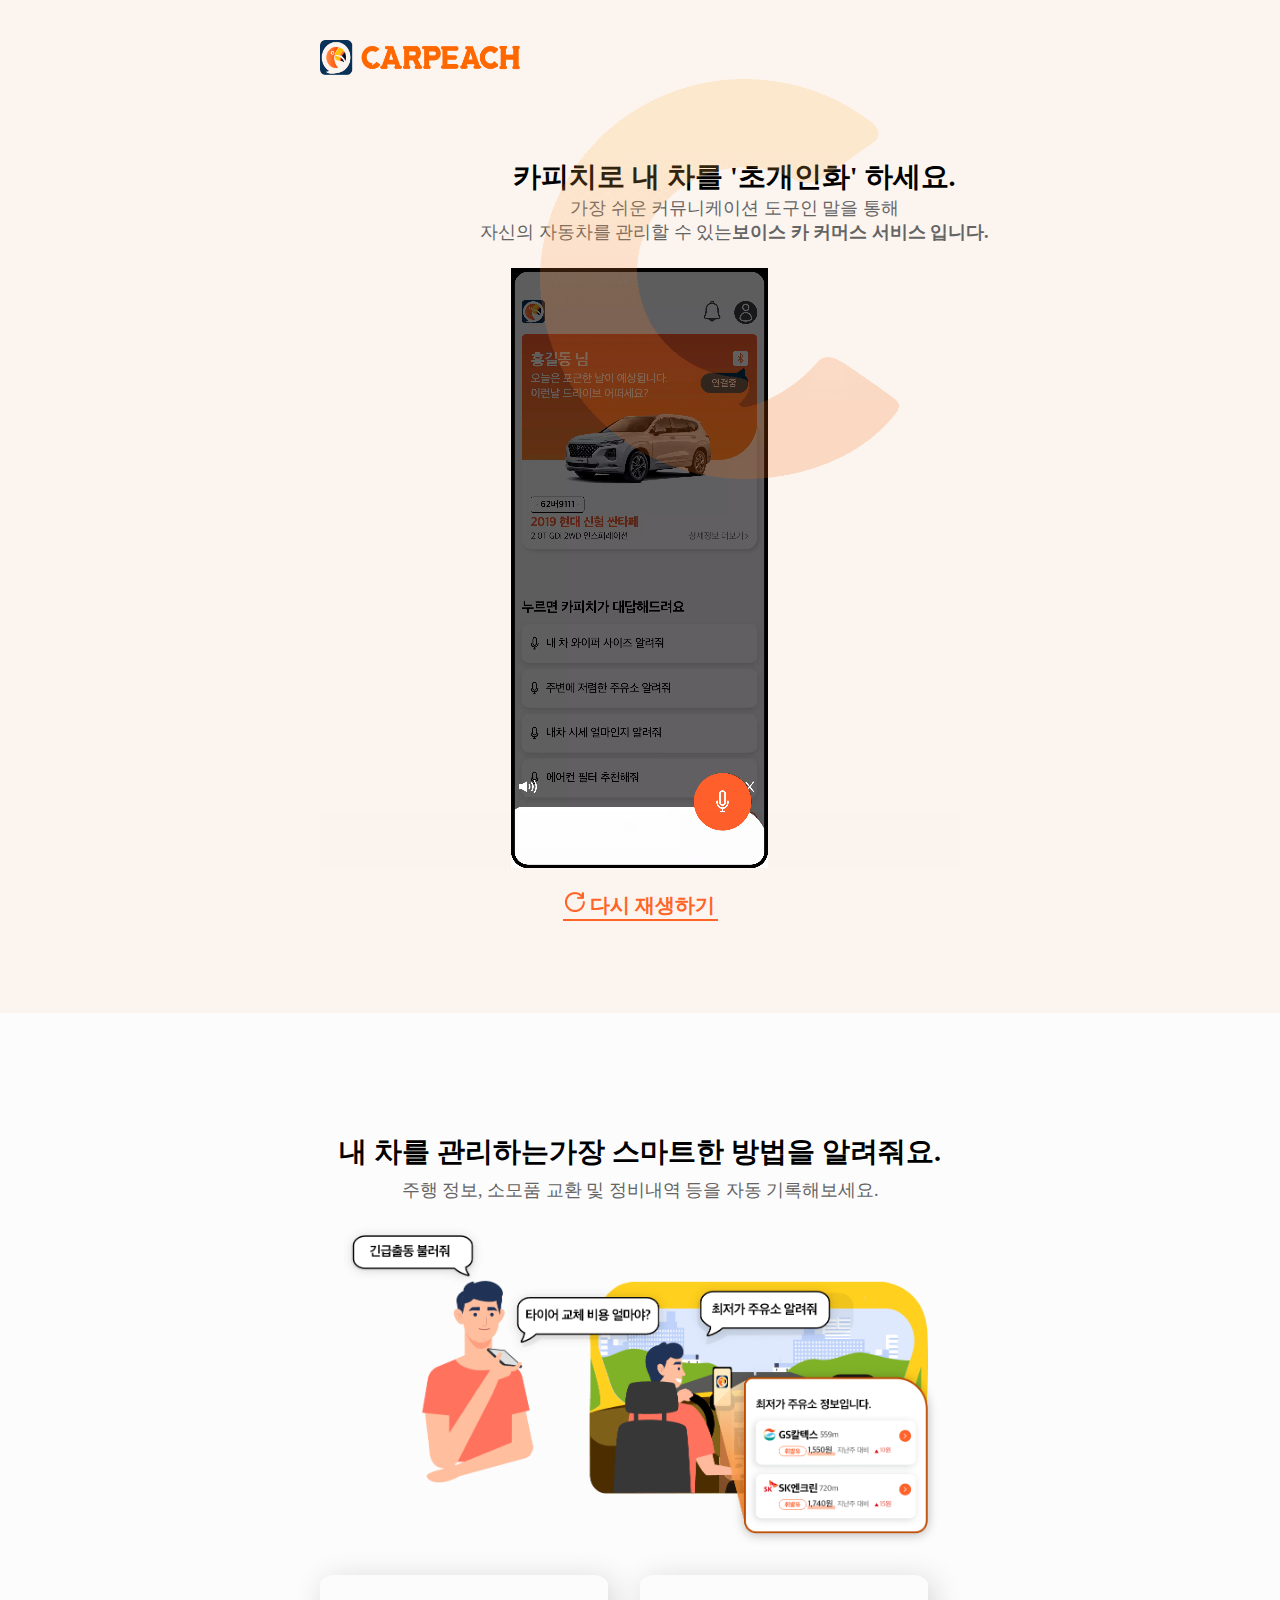
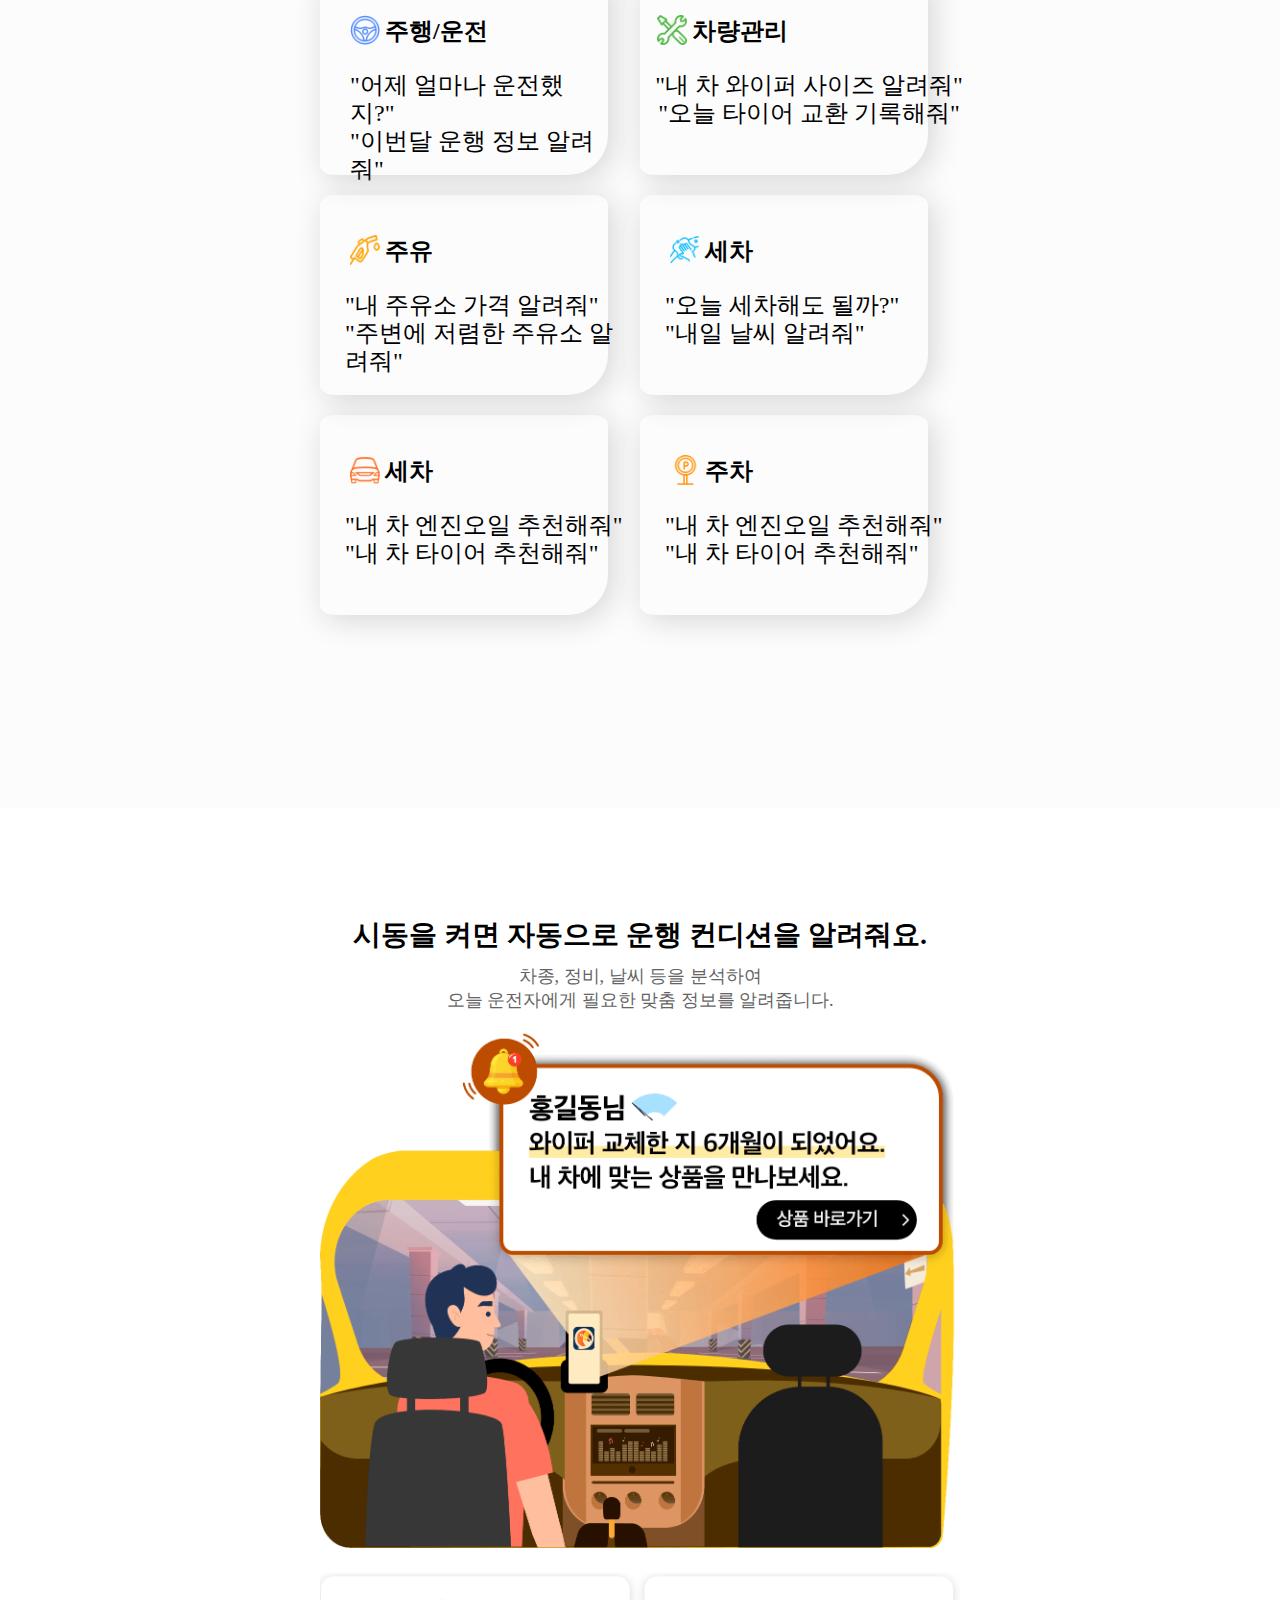
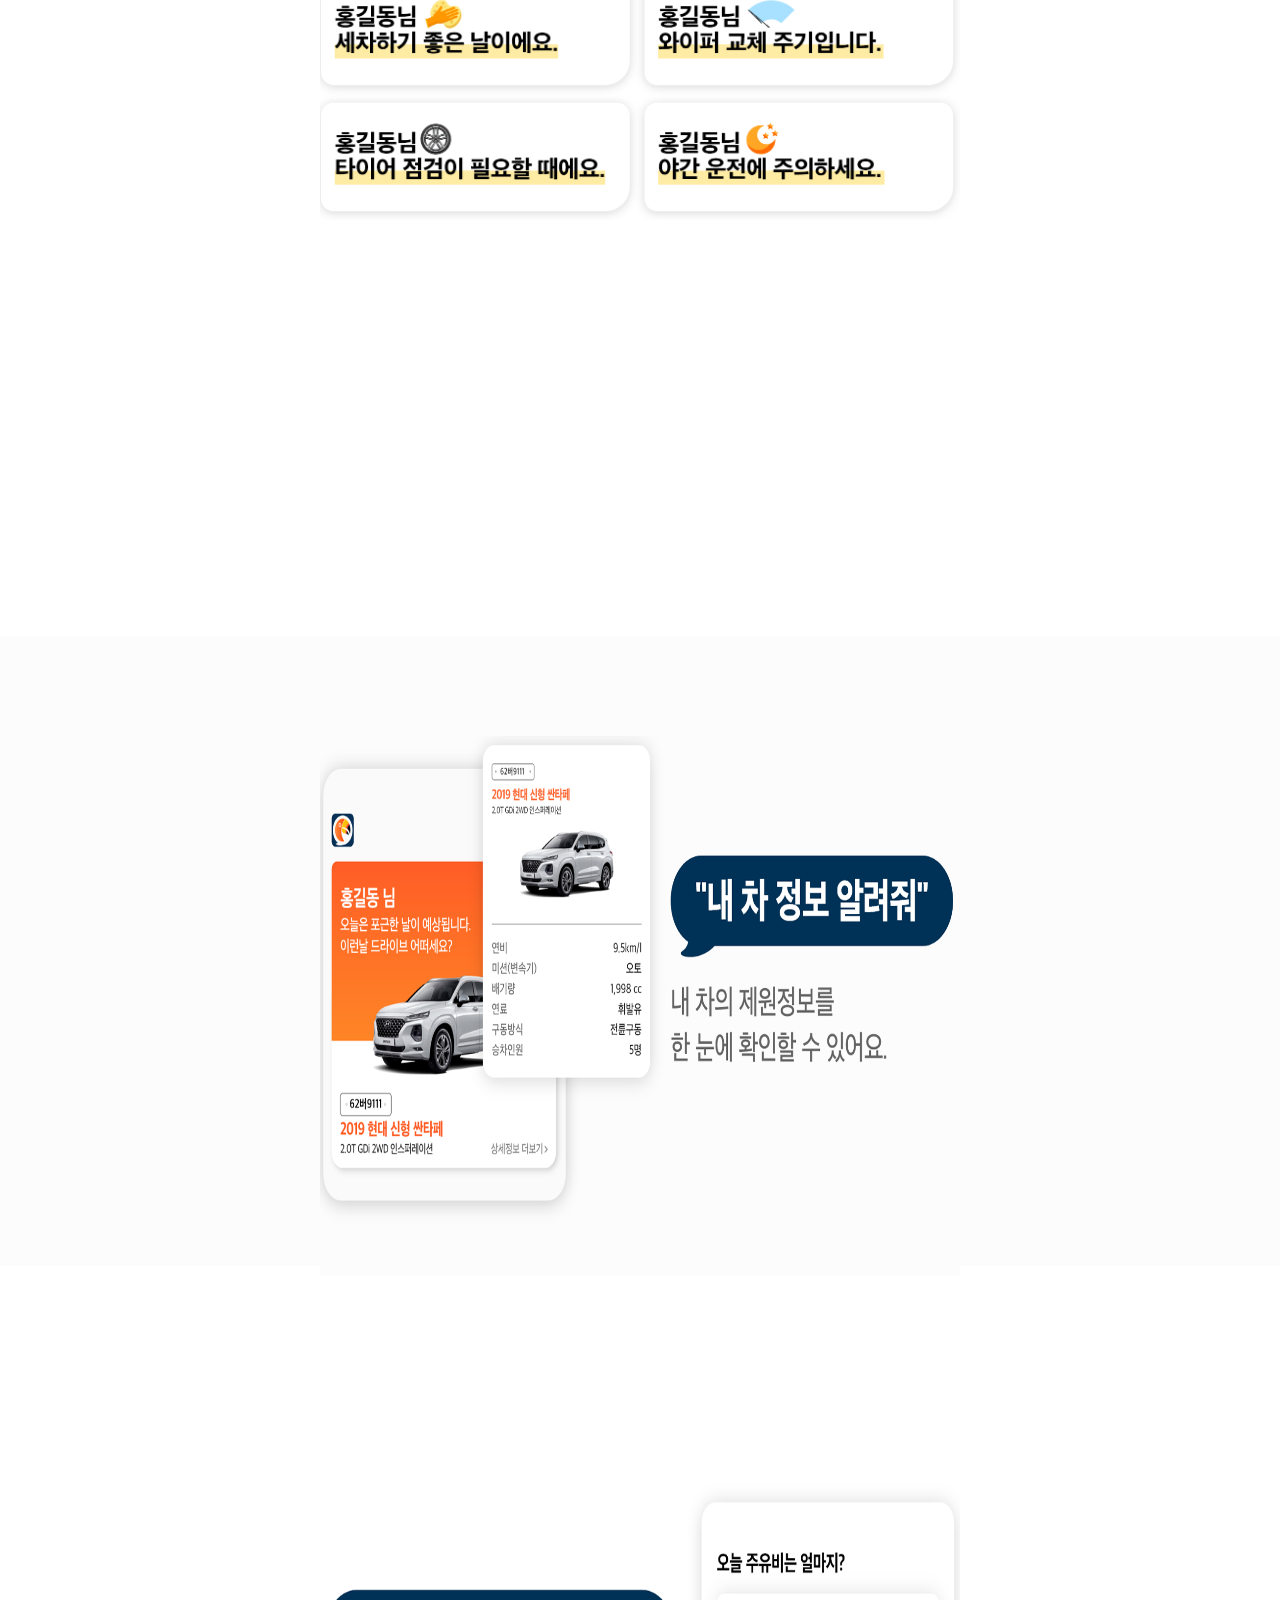
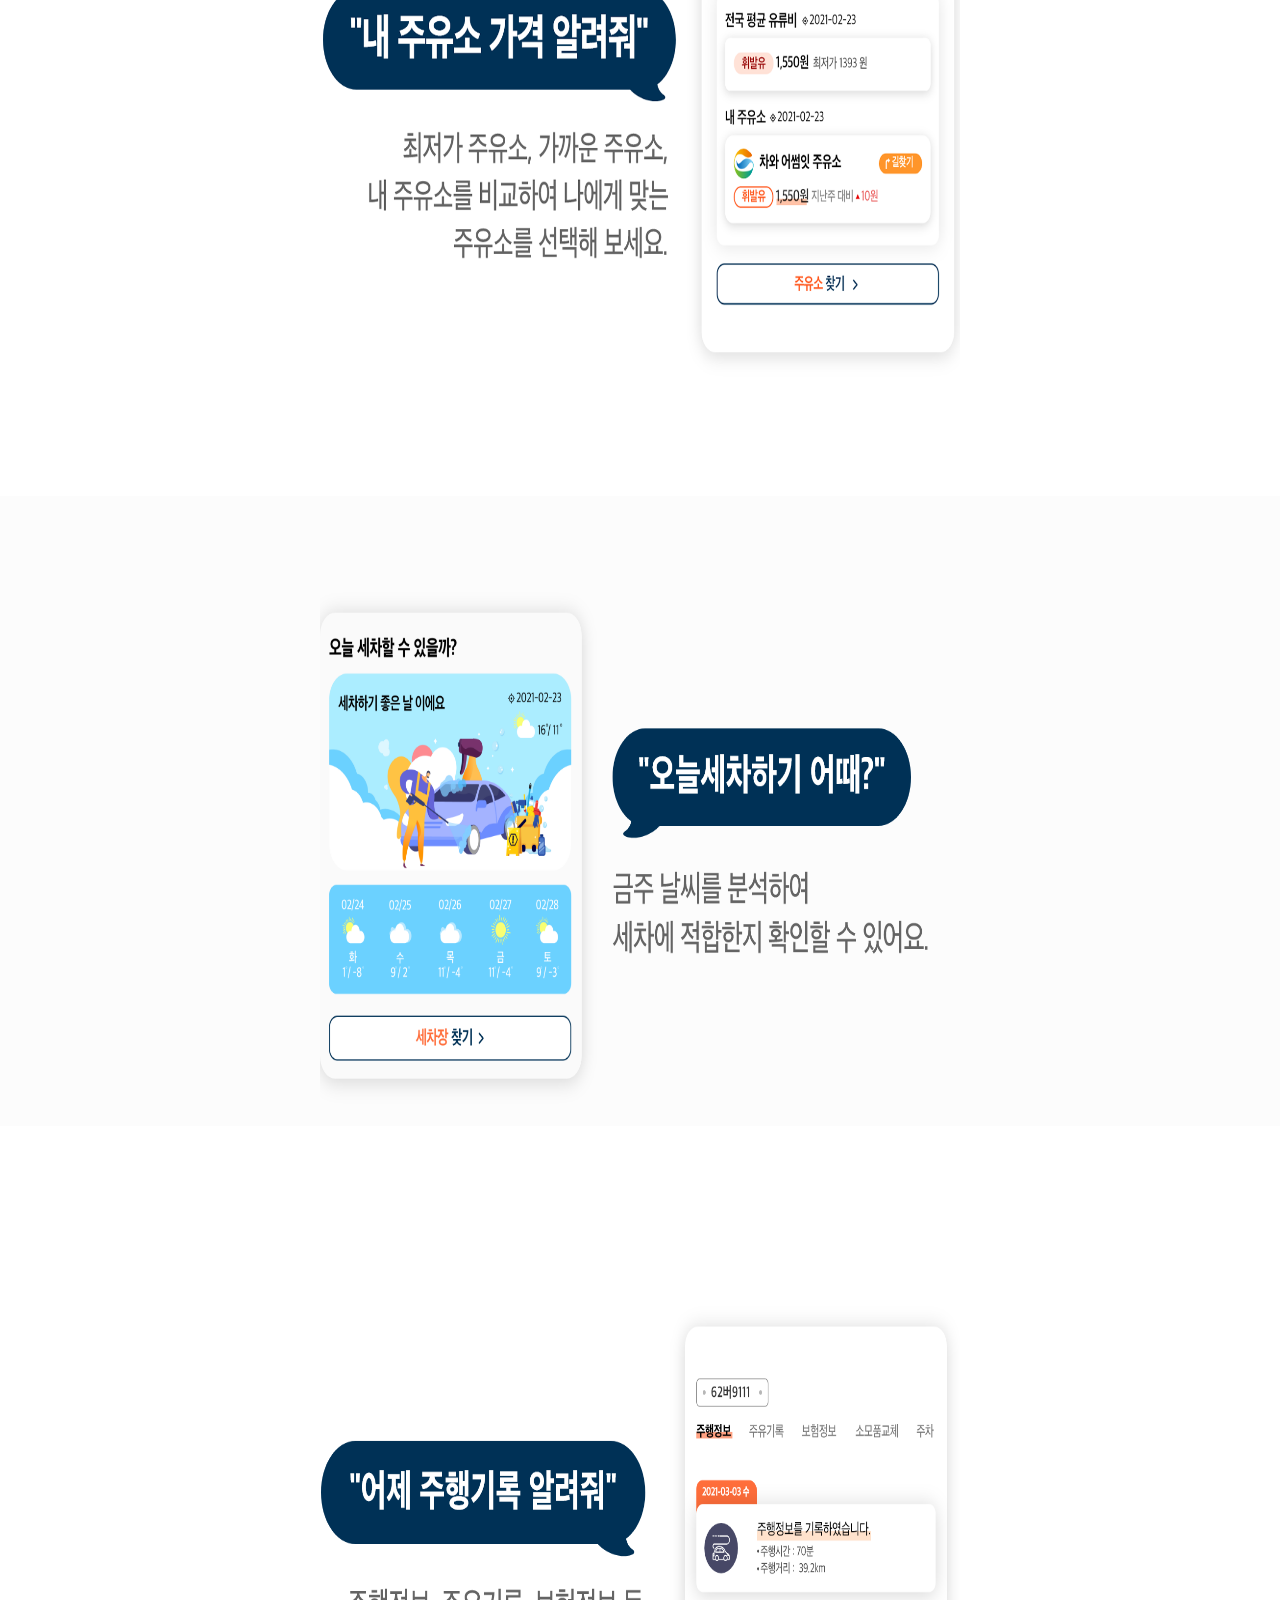
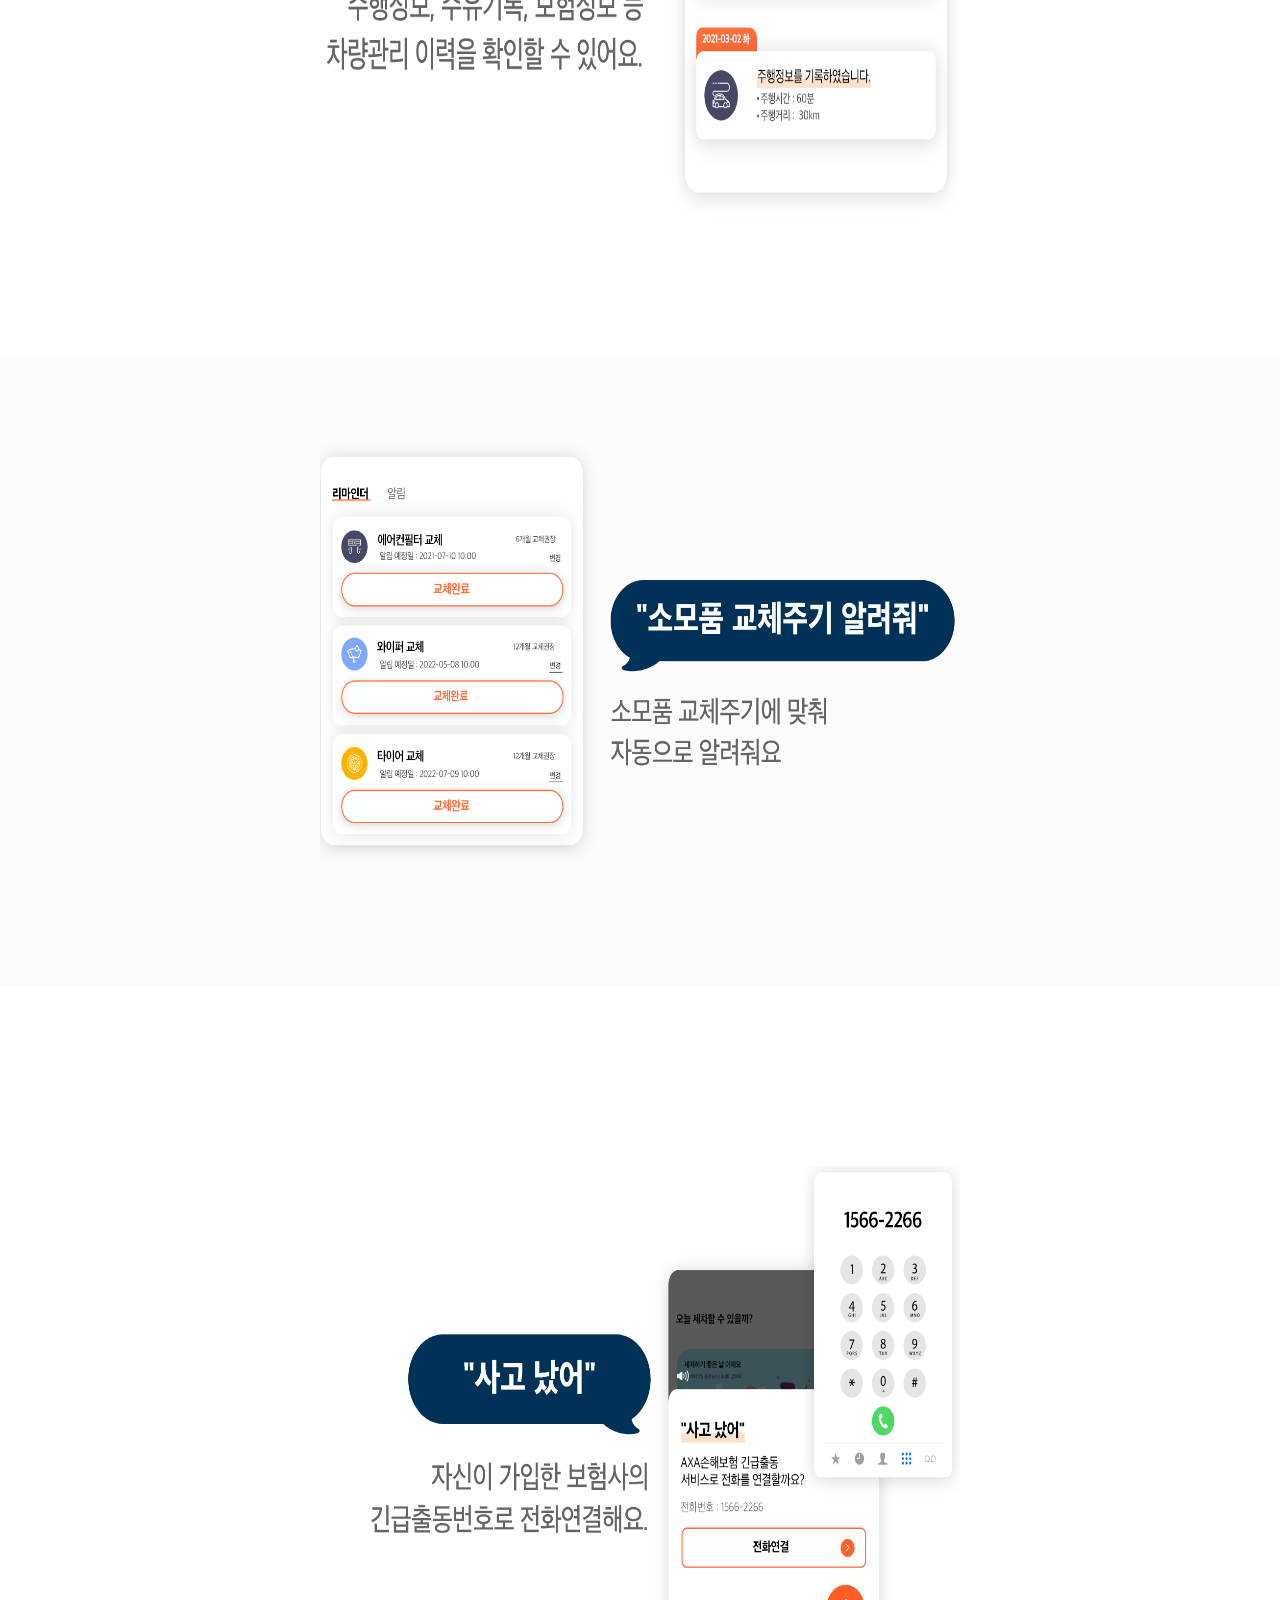
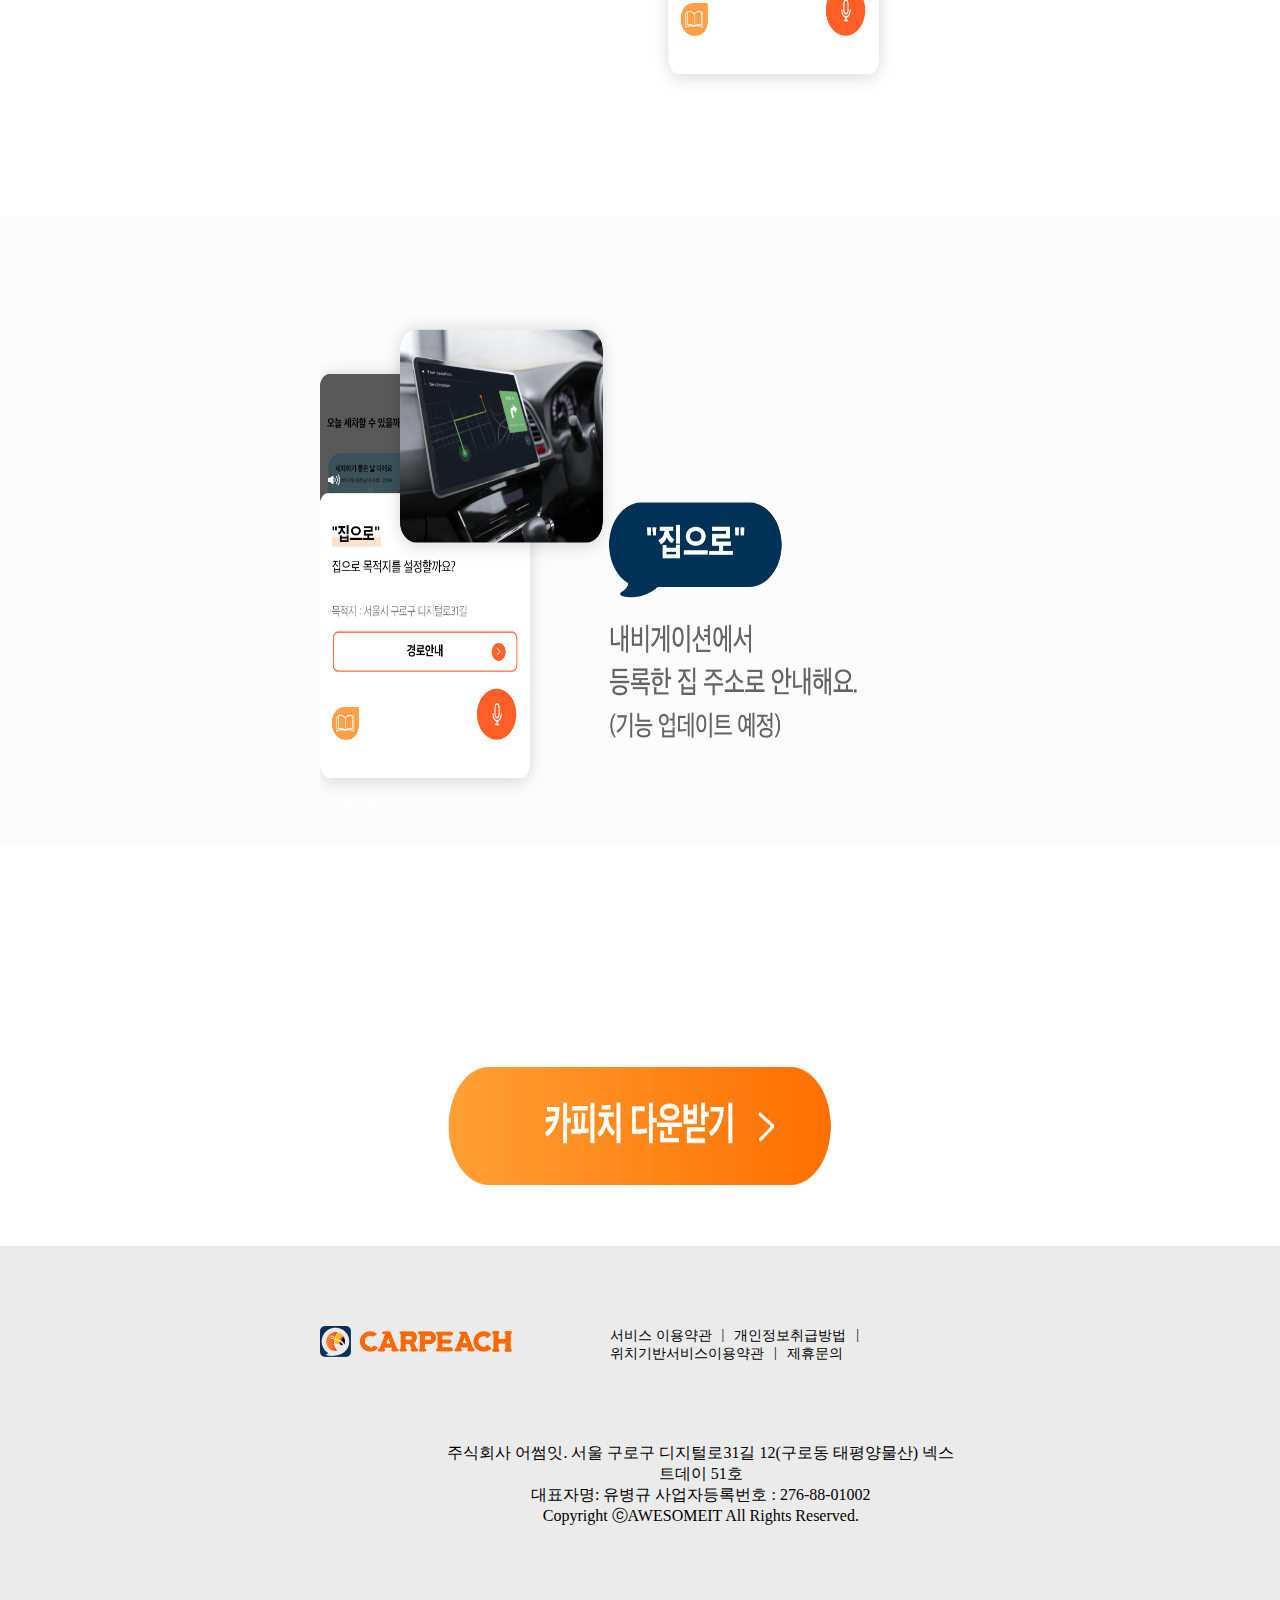
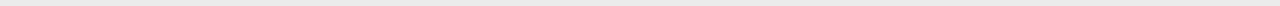
==== commit 7c805244: "html 파일수정" ====
--- a/html/index.html
+++ b/html/index.html
@@ -297,46 +297,30 @@
 		
 		</div><!--box3-->
 	</div><!--box3-->
-	
-	
 	<div class="bbutton">
 		<div class="bt">
 	<img src="images/button_01.png">
 		</div>
 	</div>
-	
-	
 	<div class="footer">
-		<div class="footer_logo">
-			<img src="carpeach_logo.png">
-		  <div class="text">
-			<ul>
-			<a href=""><li>서비스 이용약관</li></a>
-				<li>|</li>
-			<a href=""><li>개인정보취급방</li></a>
-				<li>|</li>	
-							<a href=""><li>위치기반서비스이용약관</li></a>
-				<li>|</li>
-							<a href=""><li>제휴문의</li></a>
-				
-			
-			
-			</ul>
-				
-			  </div><!--text-->
-			
-			<p>어썸잇. 서울 구로구 디지털로31길 12(구로동 태평양물산).넥스트데이 51호<br>
-
-Copyright ⓒAWESOMEIT All Rights Reserved.</p>
-			
-			</div><!--footerlogo-->
-		
+	<div class="footer_logo">
+		<img src="carpeach_logo.png">
+		<div class="text">
+		<ul>
+		<a href="https://carpeachthumbnailbucket.s3.ap-northeast-2.amazonaws.com/html/service_terms.html" target="_blank"><li>서비스 이용약관</li></a>
+		<li>|</li>
+		<a href="https://carpeachthumbnailbucket.s3.ap-northeast-2.amazonaws.com/html/private_terms.html" target="_blank"><li>개인정보취급방법</li></a>
+		<li>|</li>	
+		<a href="https://carpeachthumbnailbucket.s3.ap-northeast-2.amazonaws.com/html/position_terms.html" target="_blank"><li>위치기반서비스이용약관</li></a>
+		<li>|</li>
+		<a href="mailto:sales-support@awesomeit.co.kr"><li>제휴문의</li></a>
+		</ul>
+		</div><!--text-->
+		<p>주식회사 어썸잇. 서울 구로구 디지털로31길 12(구로동 태평양물산) 넥스트데이 51호<br>
+			대표자명: 유병규 사업자등록번호 : 276-88-01002<br>
+			Copyright ⓒAWESOMEIT All Rights Reserved.</p>
+		</div><!--footerlogo-->
 	</div><!--footer-->
 	</div><!--section-->
-	
-	
-	
-	
-	
 </body>
 </html>
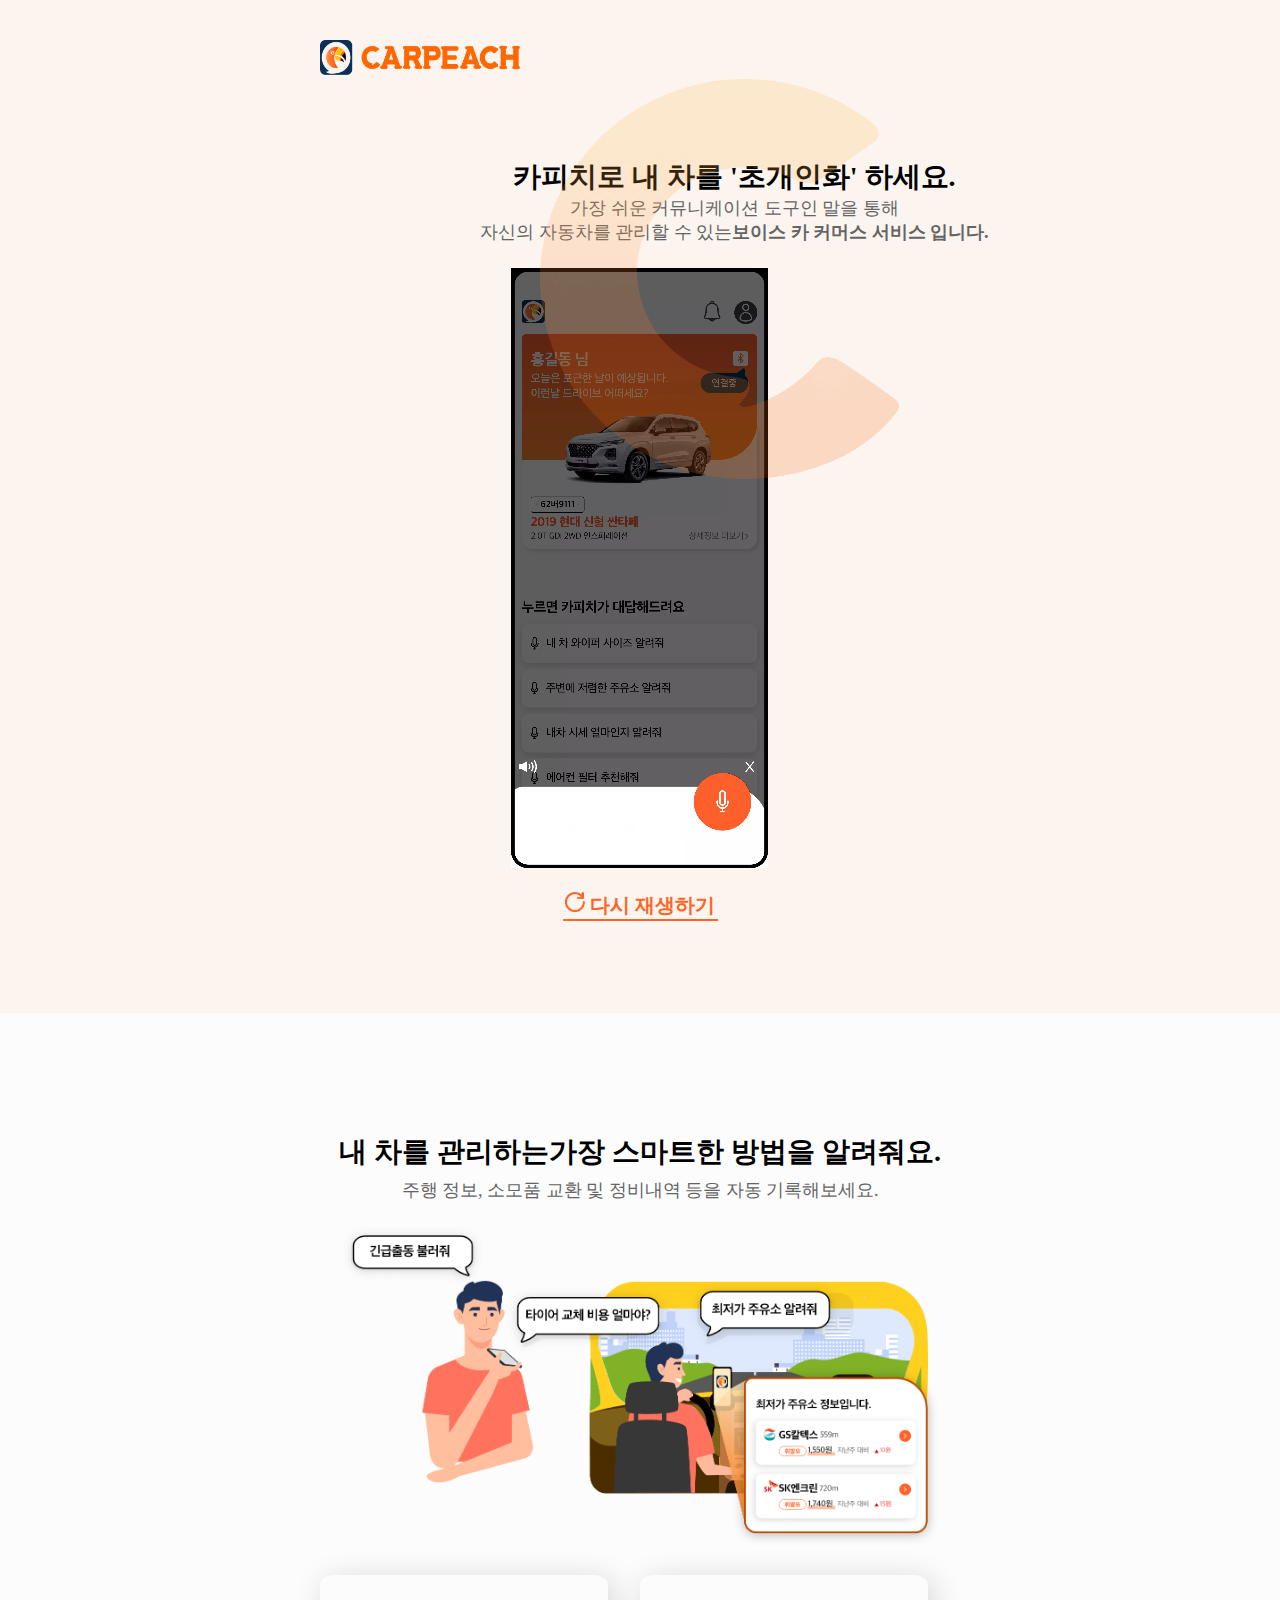
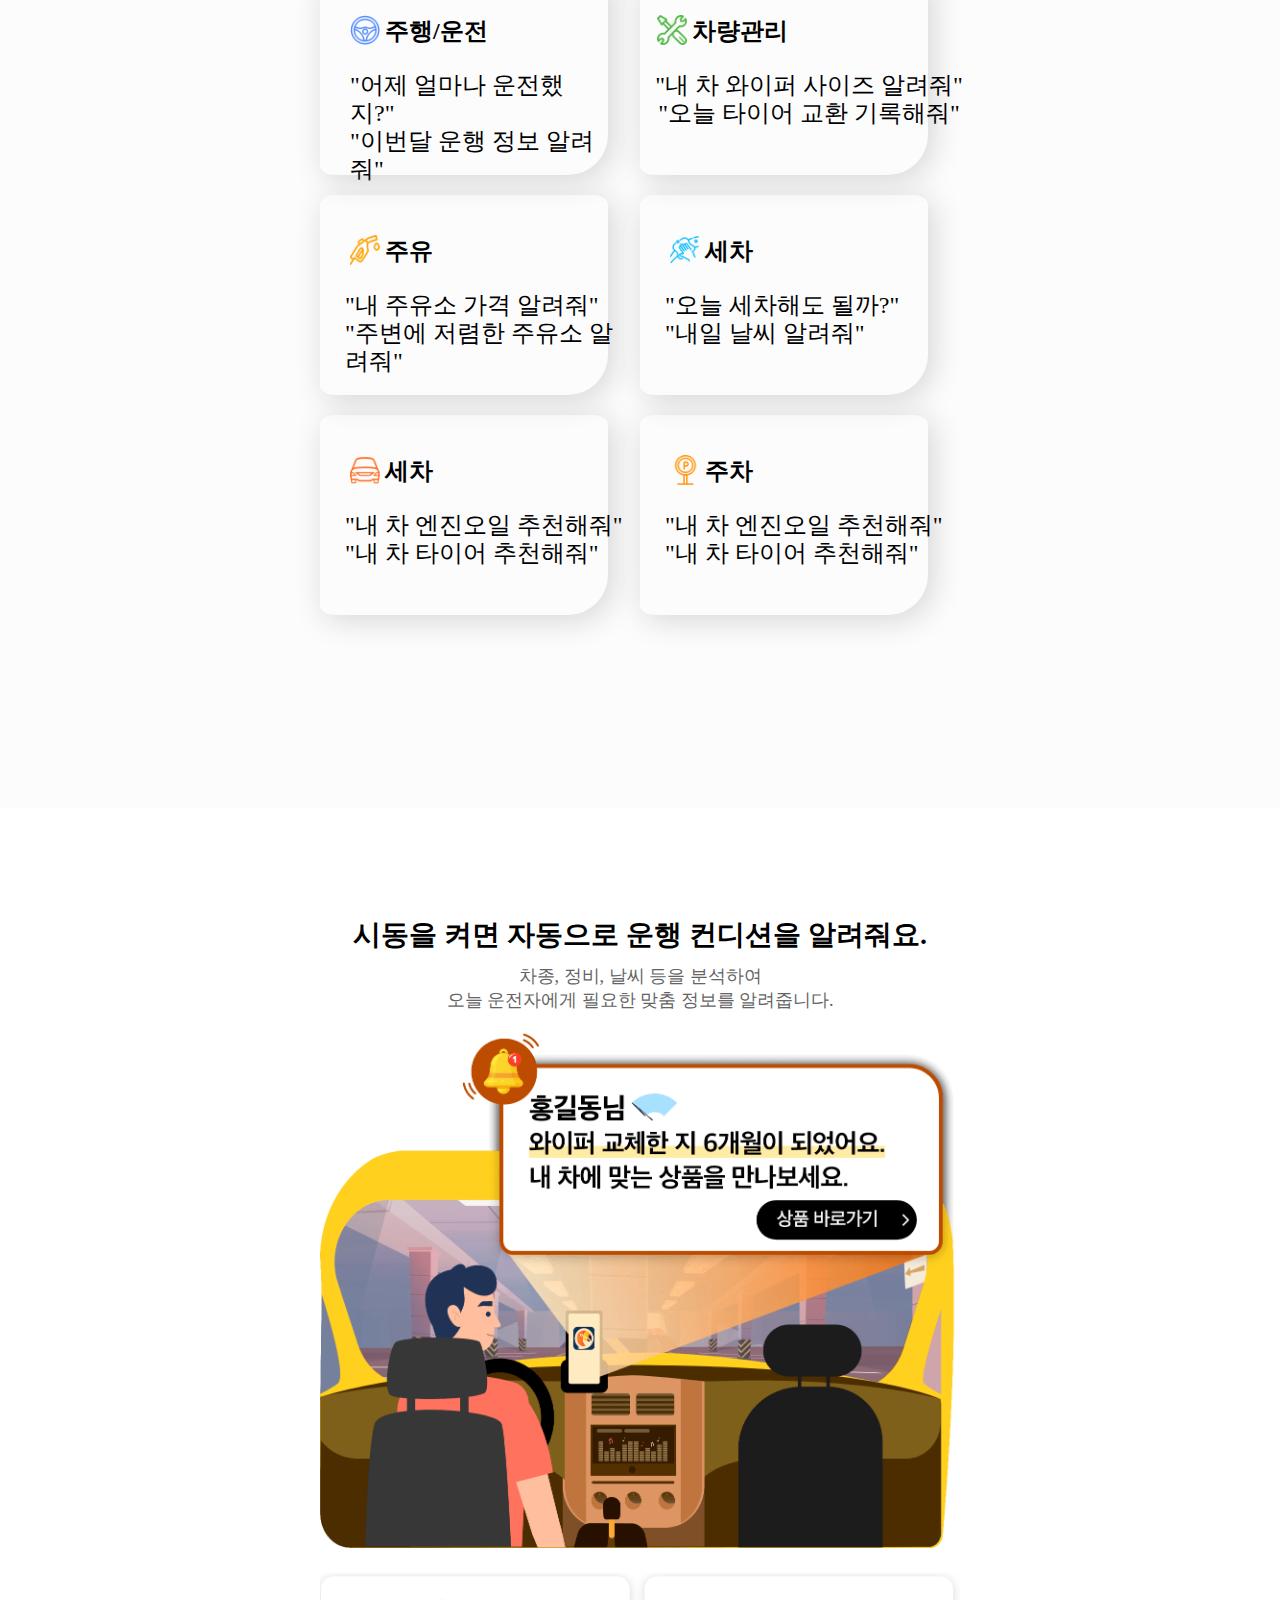
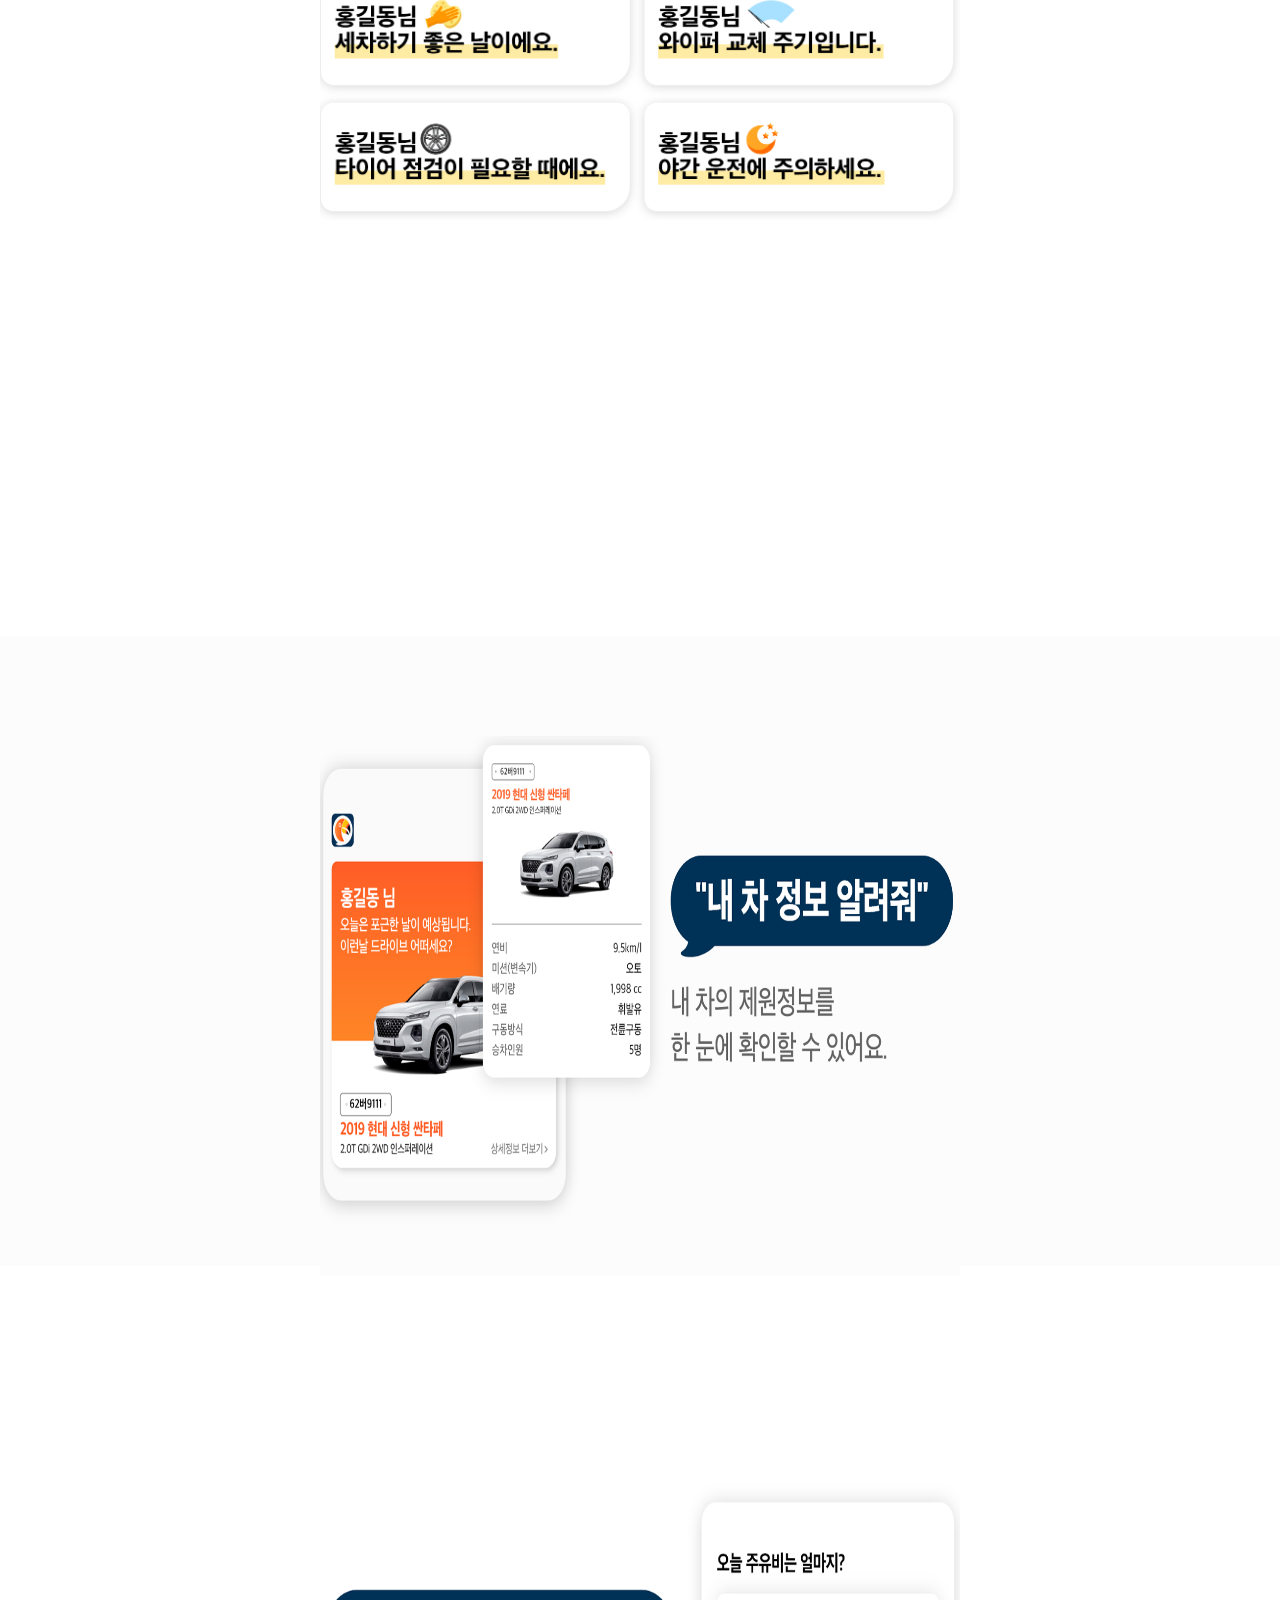
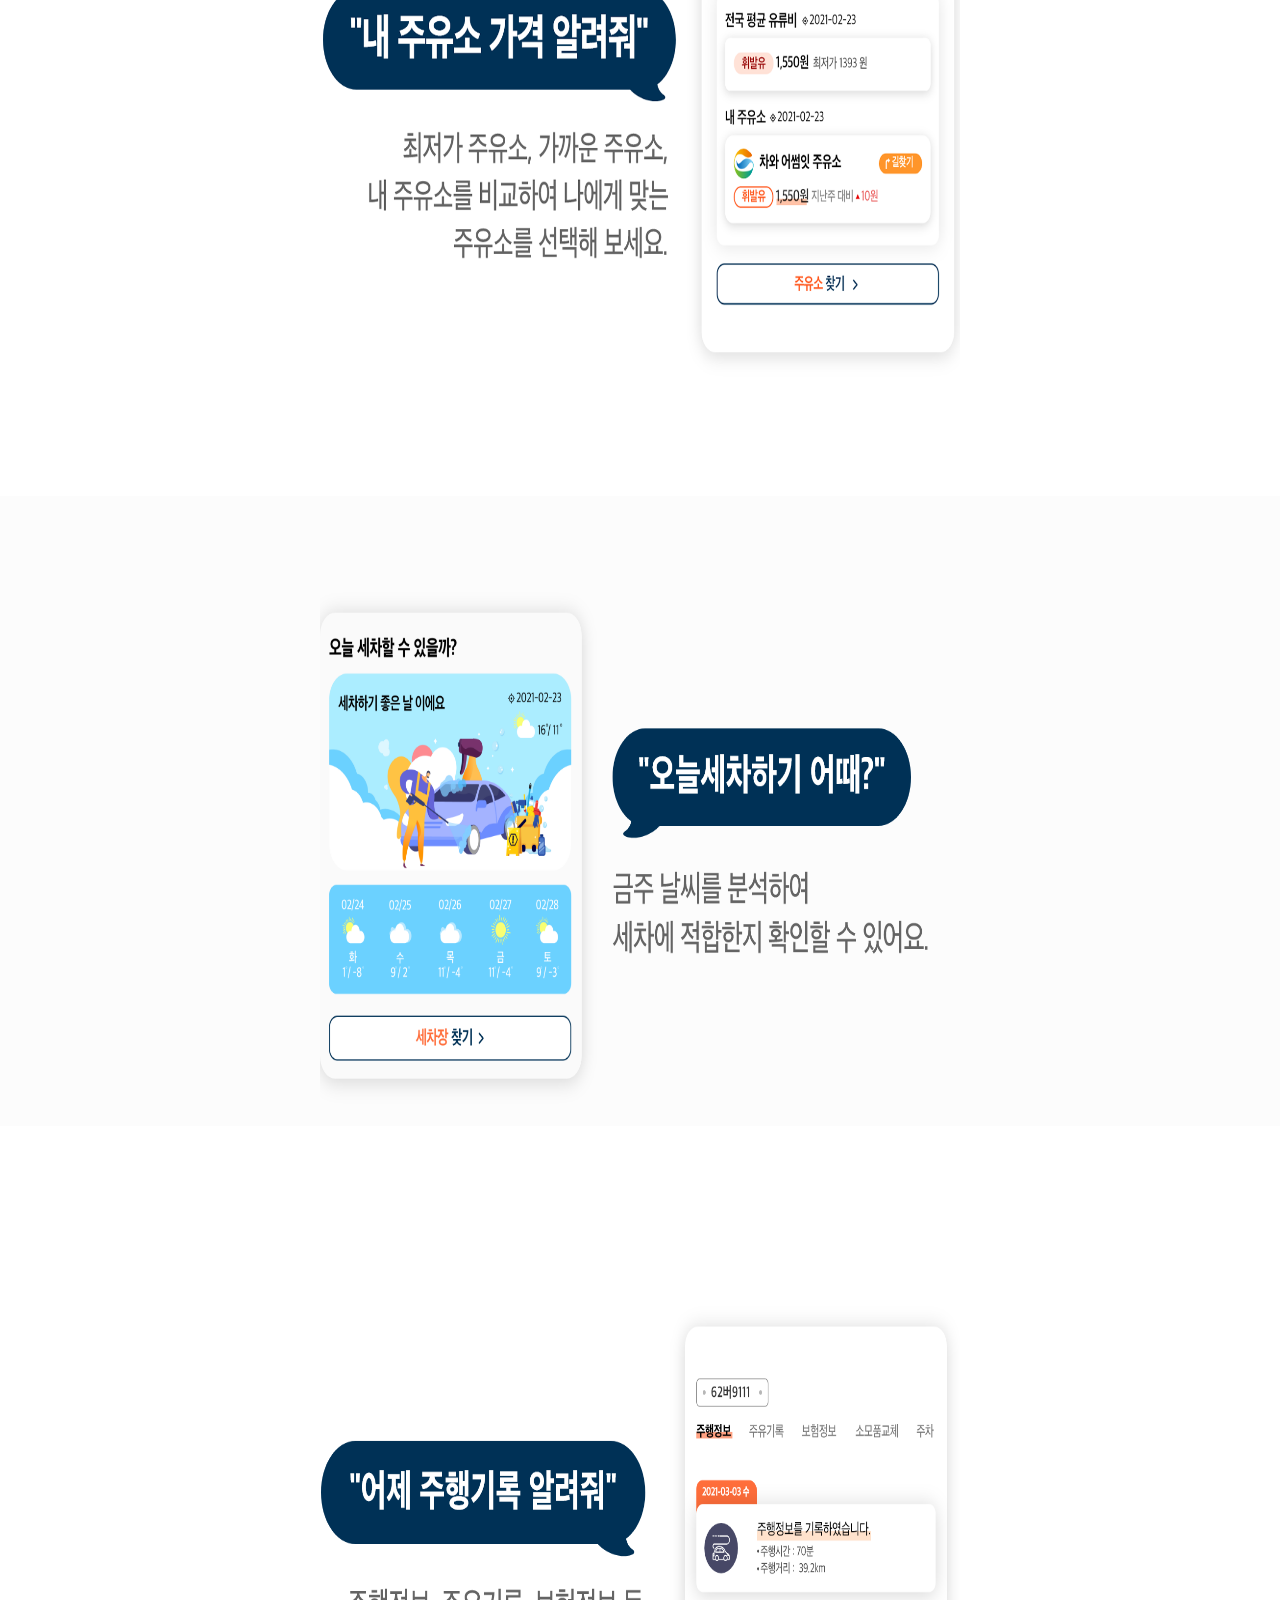
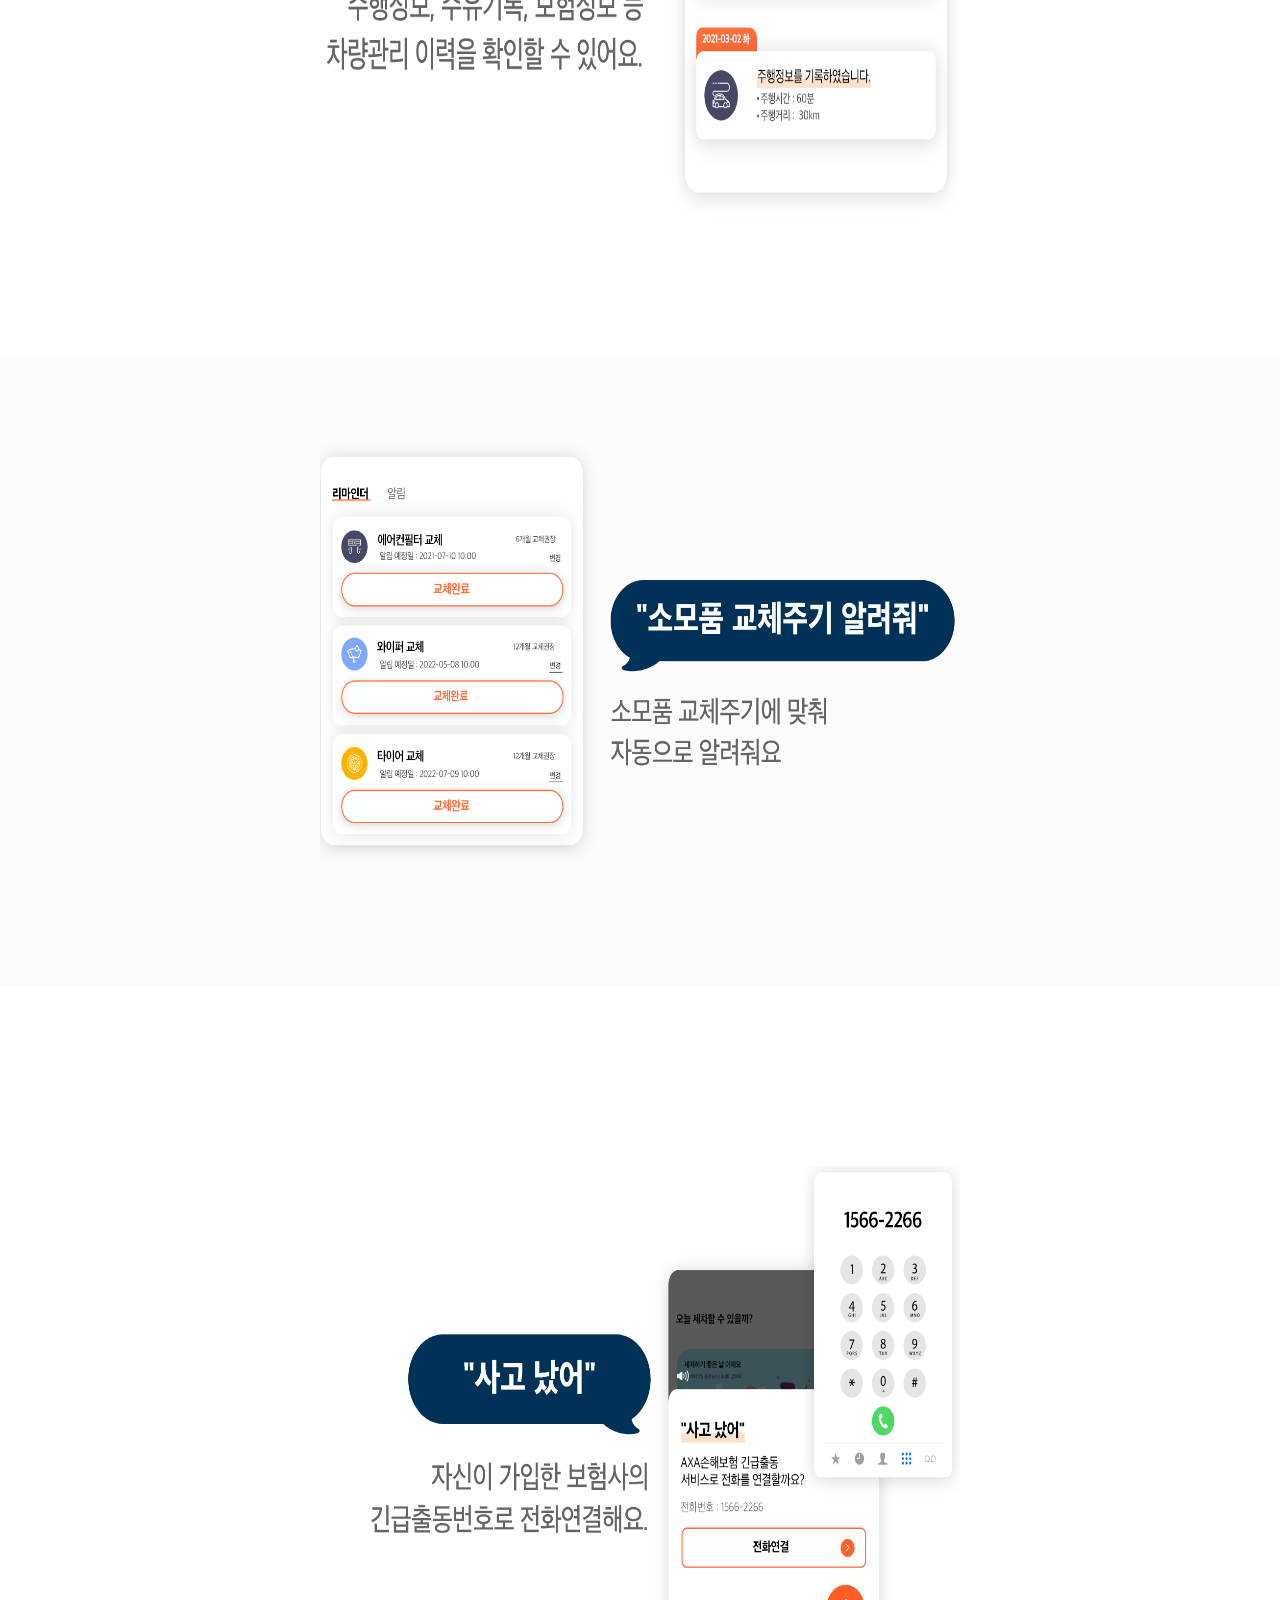
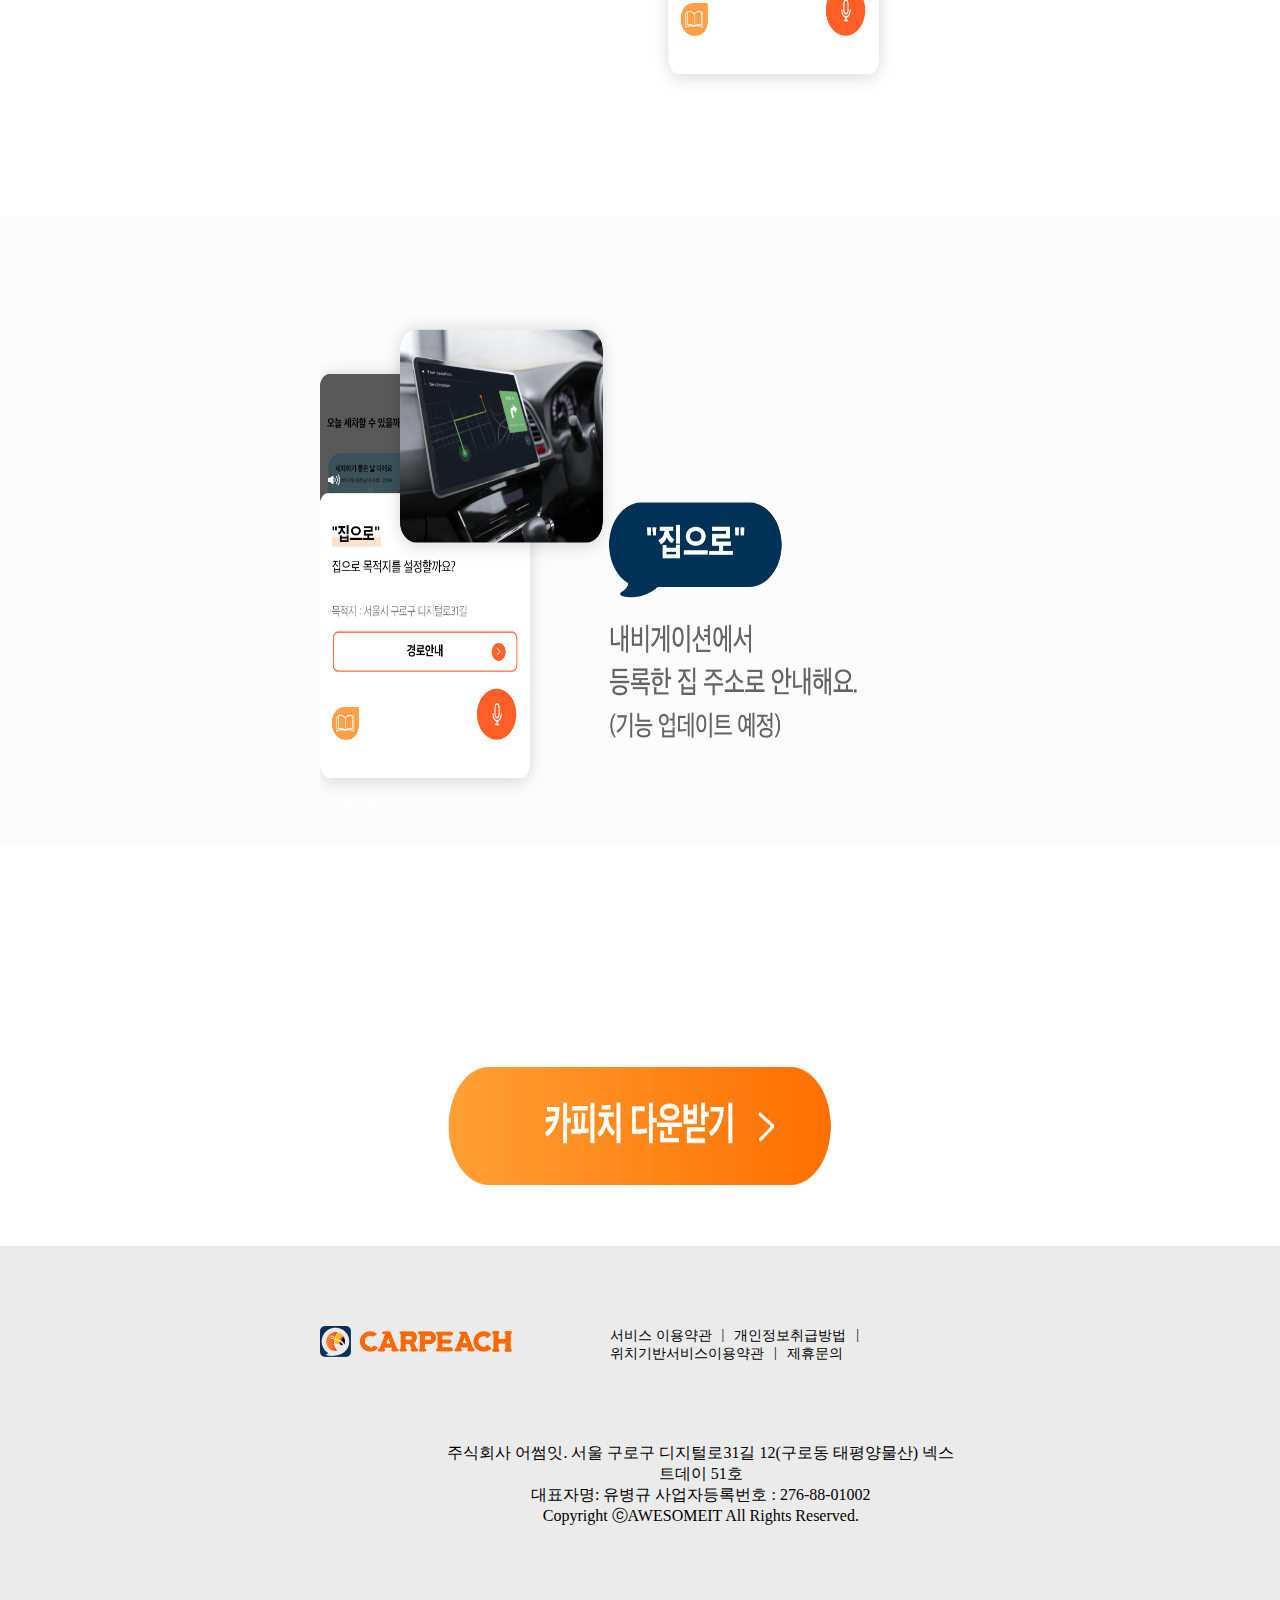
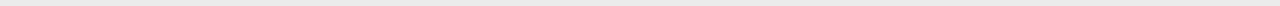
==== commit eabcc711: "html 파일수정" ====
--- a/html/index.html
+++ b/html/index.html
@@ -307,11 +307,11 @@
 		<img src="carpeach_logo.png">
 		<div class="text">
 		<ul>
-		<a href="https://carpeachthumbnailbucket.s3.ap-northeast-2.amazonaws.com/html/service_terms.html" target="_blank"><li>서비스 이용약관</li></a>
+		<a href="service_terms.html" target="_blank"><li>서비스 이용약관</li></a>
 		<li>|</li>
-		<a href="https://carpeachthumbnailbucket.s3.ap-northeast-2.amazonaws.com/html/private_terms.html" target="_blank"><li>개인정보취급방법</li></a>
+		<a href="private_terms.html" target="_blank"><li>개인정보취급방법</li></a>
 		<li>|</li>	
-		<a href="https://carpeachthumbnailbucket.s3.ap-northeast-2.amazonaws.com/html/position_terms.html" target="_blank"><li>위치기반서비스이용약관</li></a>
+		<a href="position_terms.html" target="_blank"><li>위치기반서비스이용약관</li></a>
 		<li>|</li>
 		<a href="mailto:sales-support@awesomeit.co.kr"><li>제휴문의</li></a>
 		</ul>
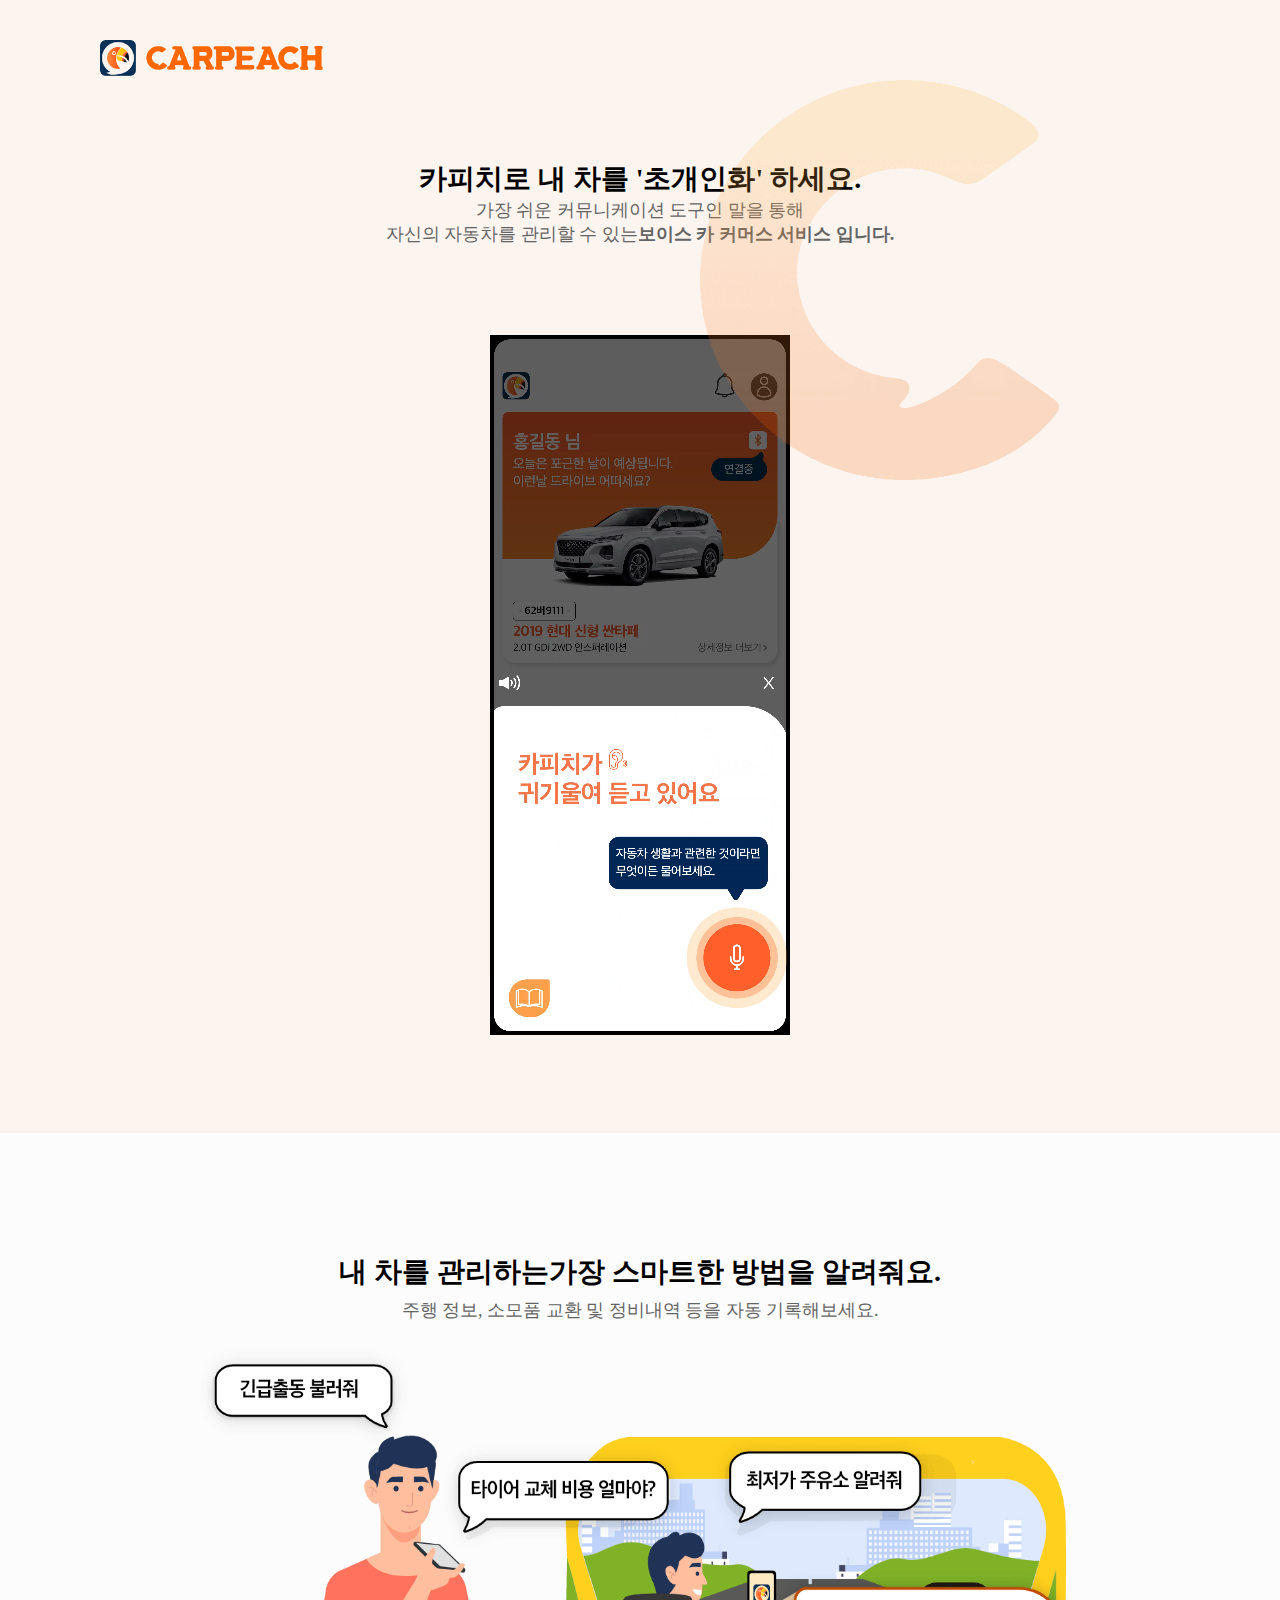
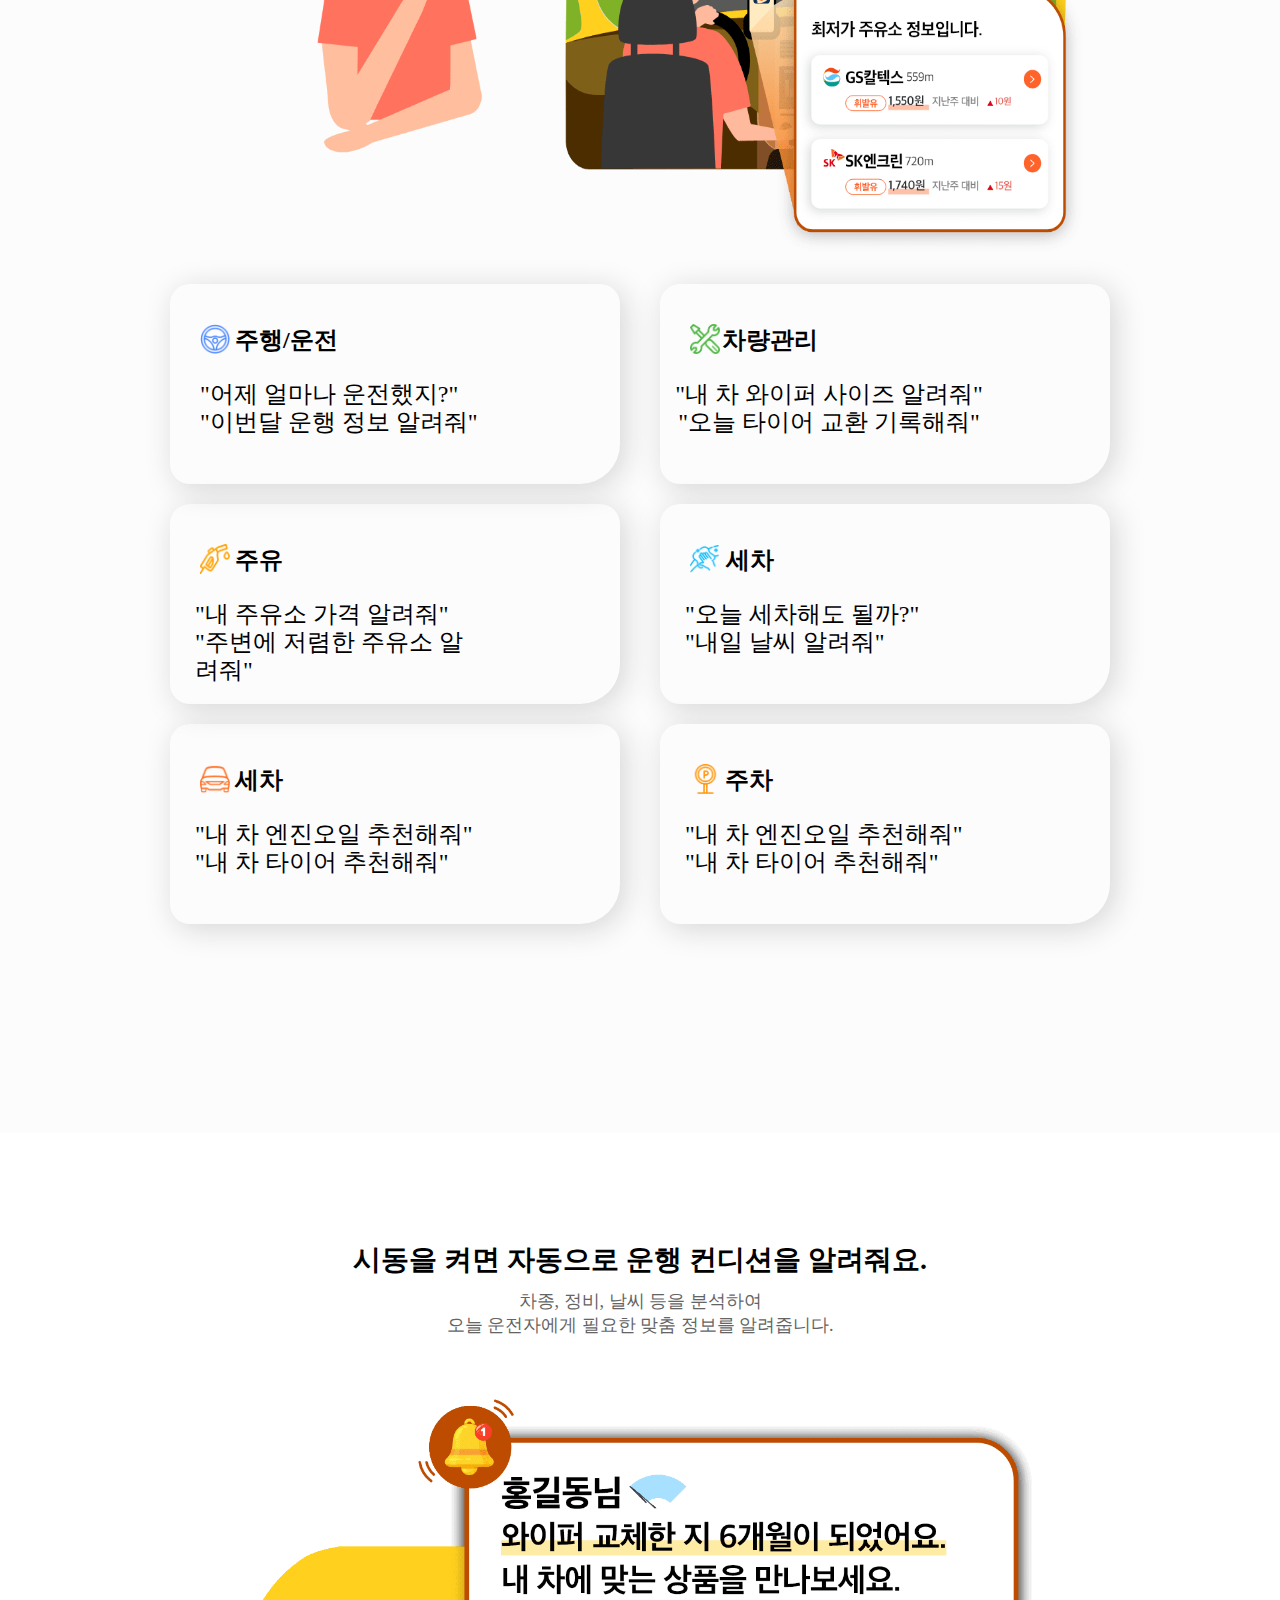
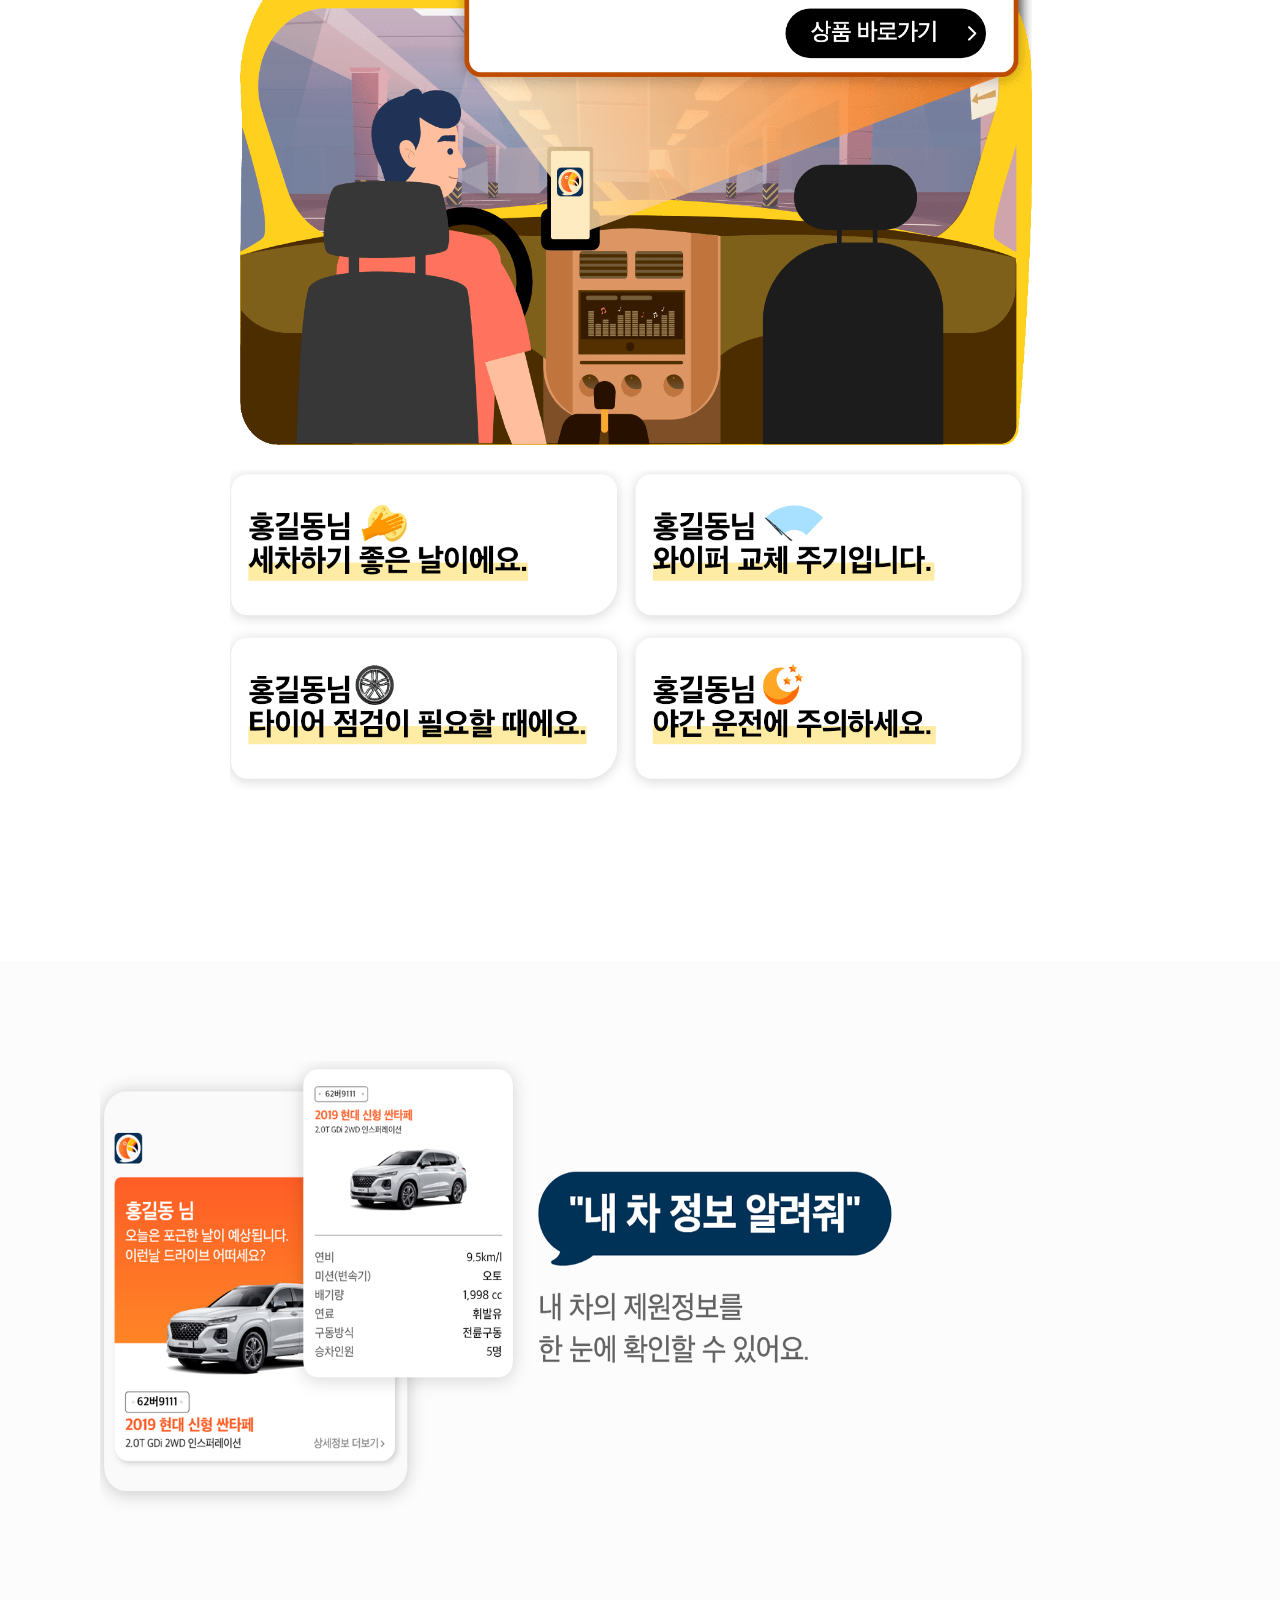
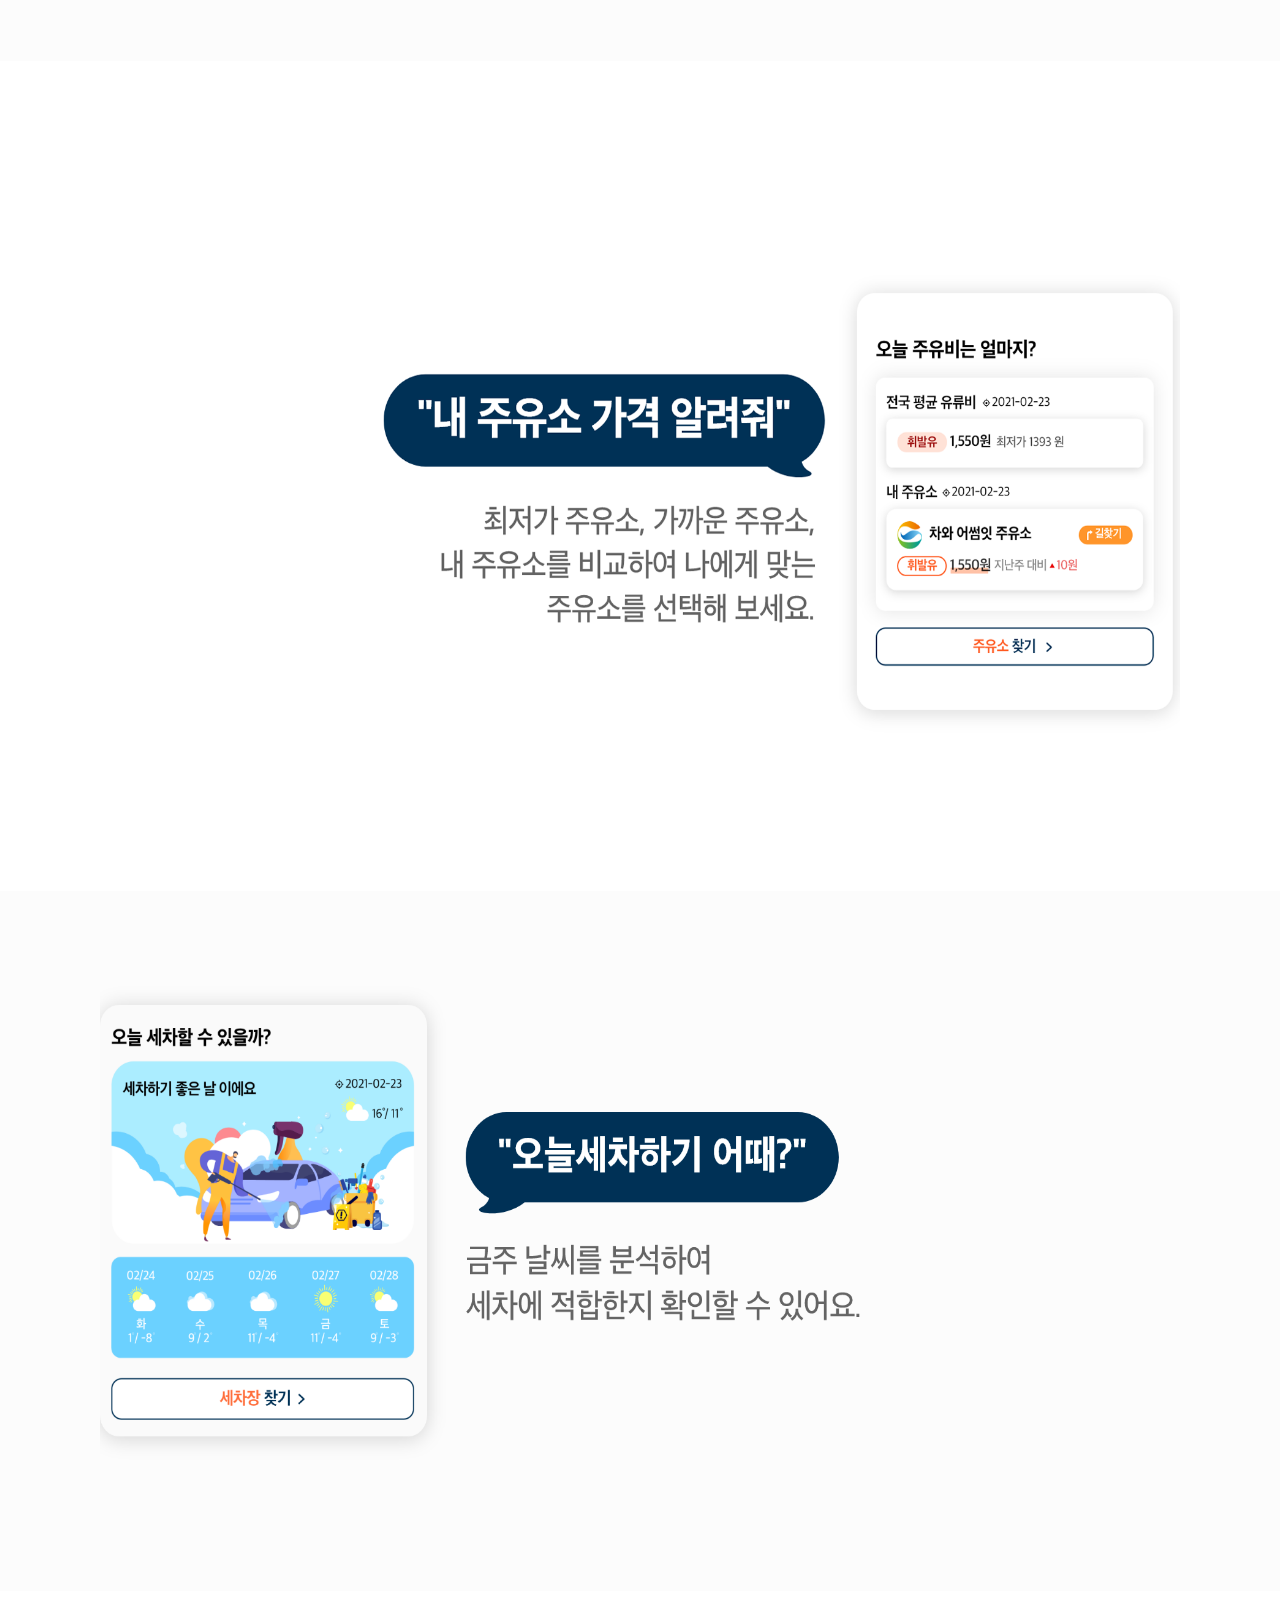
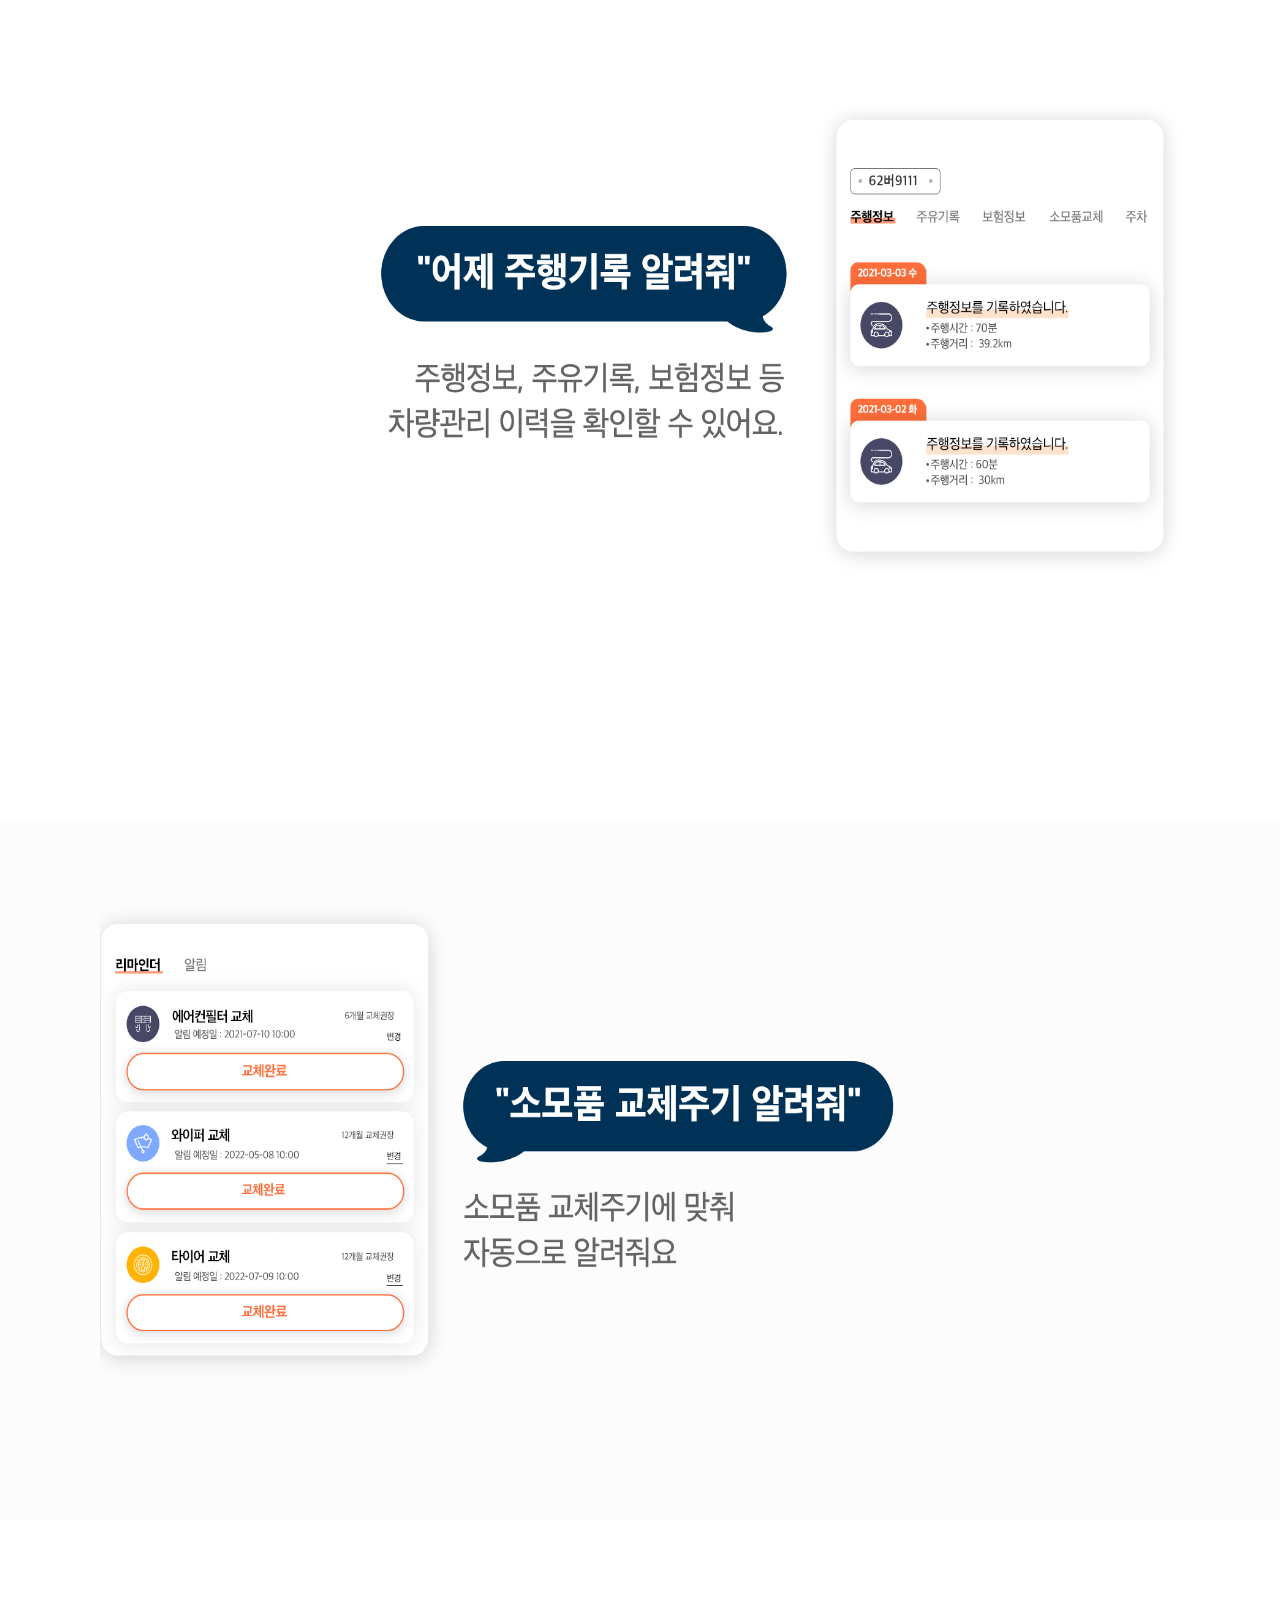
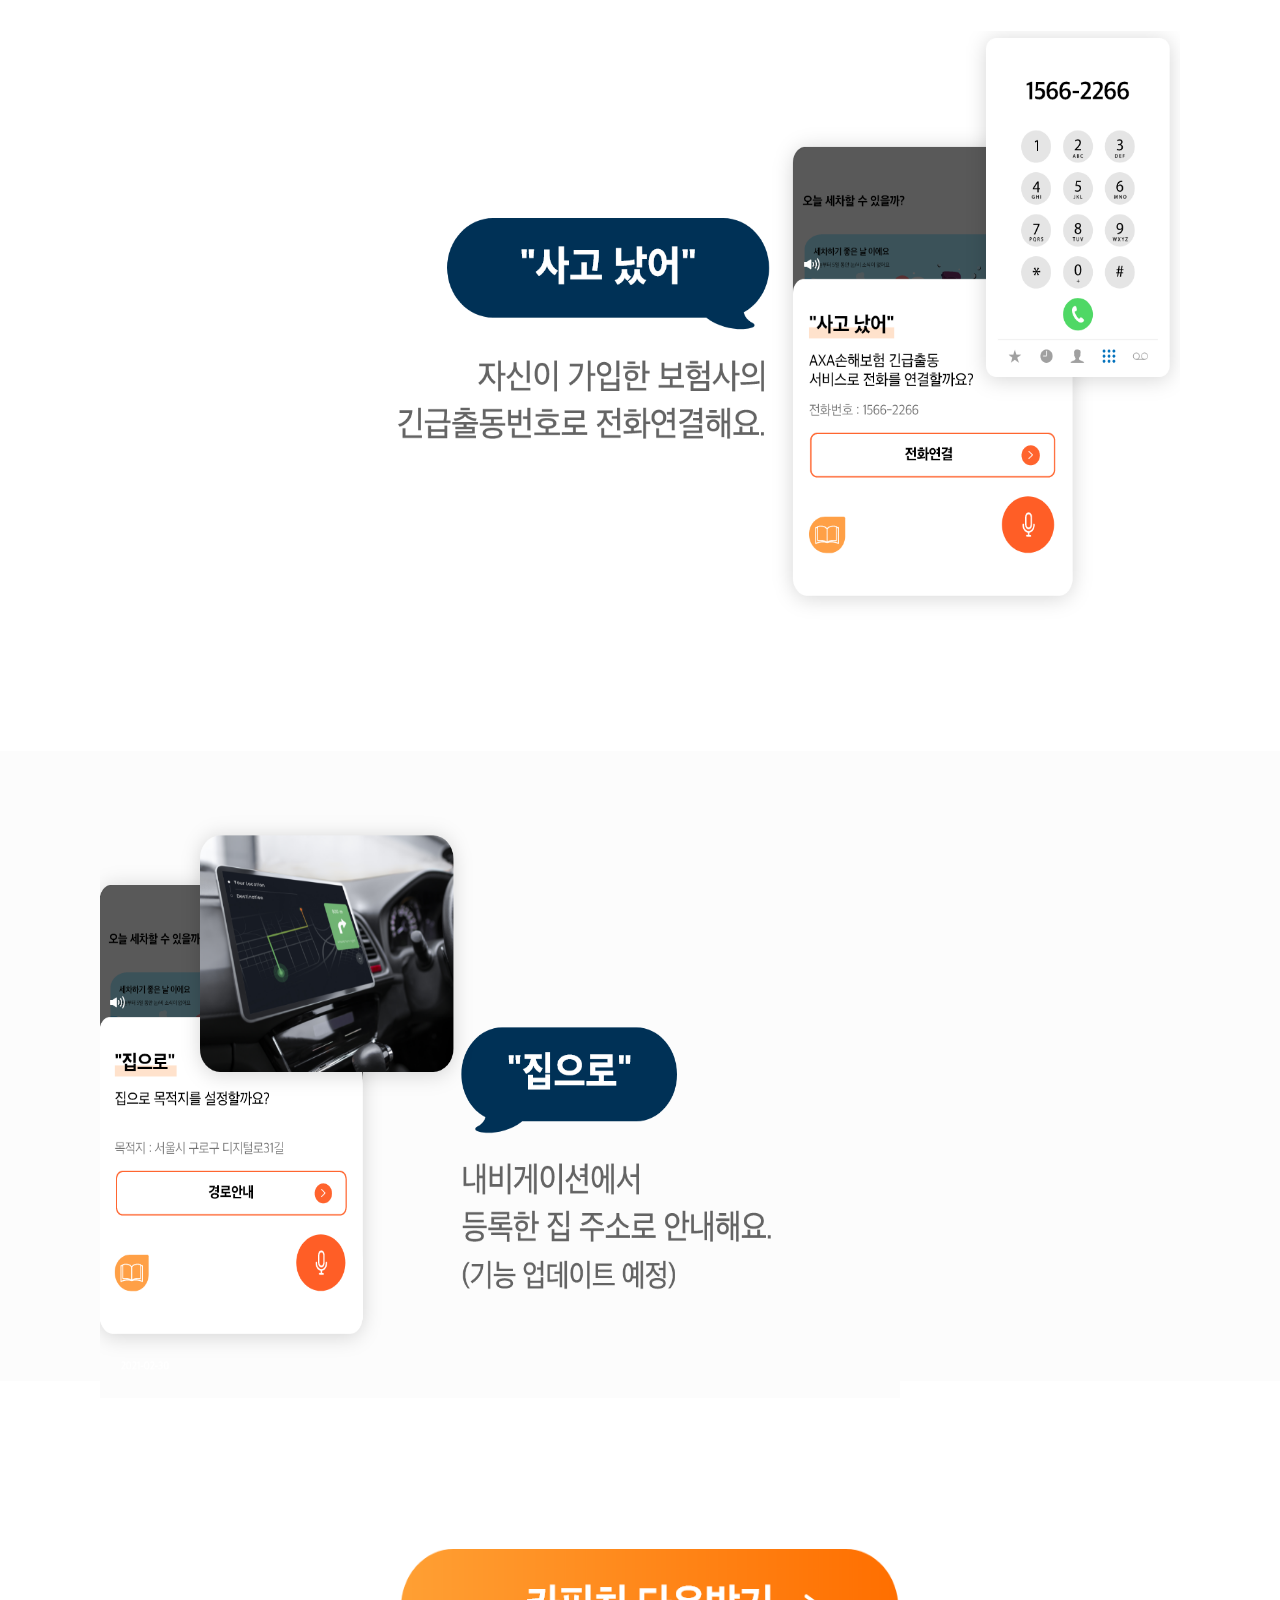
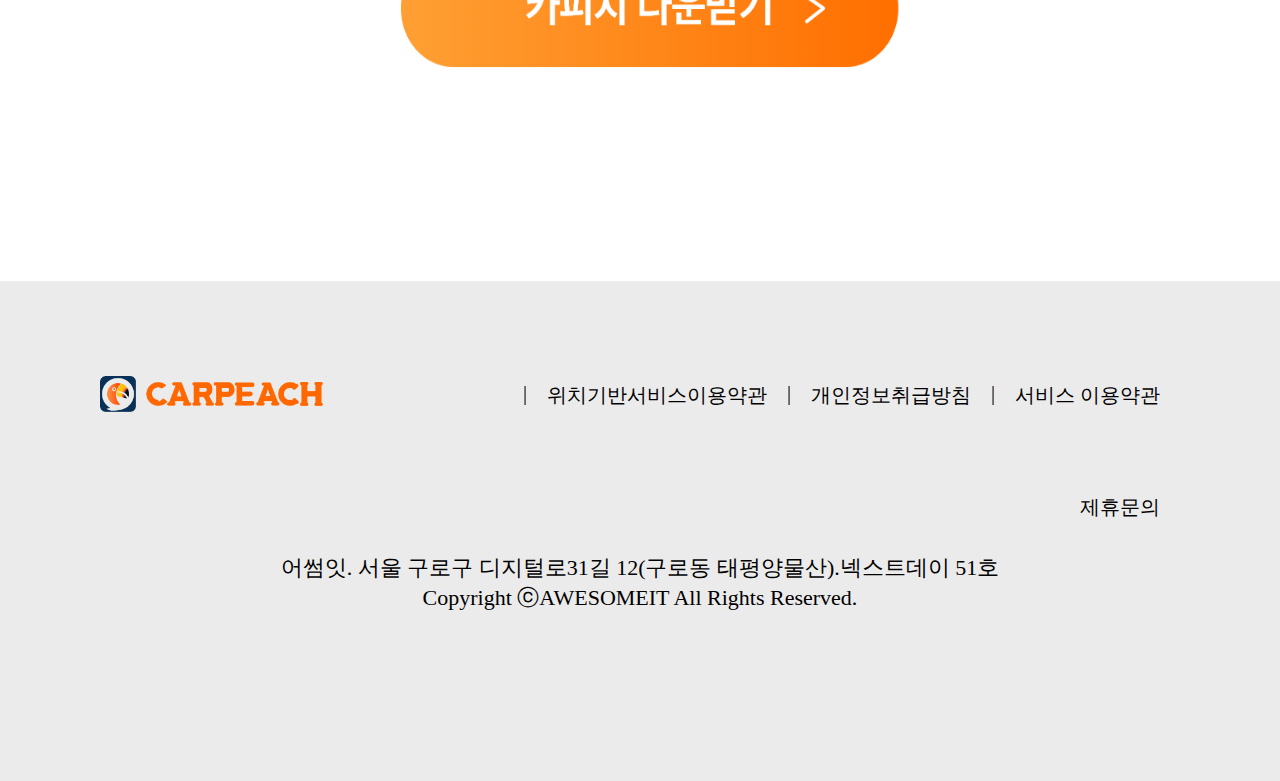
==== commit adc1acba: "html, css 파일 수정" ====
--- a/html/index.html
+++ b/html/index.html
@@ -12,7 +12,8 @@
 	
 <div id="section">	
 	
-<div id="first">	
+<div id="first">
+	<div class="top_main">
 <div id="main">
 <div id="logo"><img class="logoimage"
      src="carpeach_logo.png" alt="logo"></div><!--logo-->
@@ -33,7 +34,7 @@
 	
 	
 <div class="video">
-<video autoplay muted controls width="300" id="vid" loop="">
+<video autoplay muted controls width id="vid" loop="">
 
  
 
@@ -43,14 +44,16 @@
     
 </video>
 	
-	<p><img src="re.png">다시 재생하기</p>
+
 	</div><!--video-->	
 	
 	
 
 	</div><!--main-->	
+		</div><!--top_main-->
 		</div><!--first-->
 	<div id="second">
+		<div class="second_top">
 	<div class="two">
 	<div class="title_02">	
 	<p><h2><b>내 차를 관리하는</b>가장 스마트한 방법을 알려줘요.</h2><br>
@@ -127,10 +130,12 @@
 	
 	</div><!--box-->
 	</div><!--two-->
+		</div><!--second_top-->
 	</div><!--second-->
 	<div class="sam">
 		
 		<div class="three_main">
+		<div class="three_top">
 		<div class="sam_title">
 		<p><h3>시동을 켜면 자동으로 운행 컨디션을 알려줘요.</h3>
 			<span>차종, 정비, 날씨 등을 분석하여<br>
@@ -140,6 +145,7 @@
 			<div class="sam_image"><img src="icon_bakcground_alarm.png"></div>
 		
 		</div><!--sam_title-->
+		</div><!--hree_top-->
 	</div><!--three_main-->
 	<div class="box3">
 	 <div class="top_seven">
@@ -297,30 +303,46 @@
 		
 		</div><!--box3-->
 	</div><!--box3-->
+	
+	
 	<div class="bbutton">
 		<div class="bt">
 	<img src="images/button_01.png">
 		</div>
 	</div>
+	
+	
 	<div class="footer">
-	<div class="footer_logo">
-		<img src="carpeach_logo.png">
-		<div class="text">
-		<ul>
-		<a href="service_terms.html" target="_blank"><li>서비스 이용약관</li></a>
-		<li>|</li>
-		<a href="private_terms.html" target="_blank"><li>개인정보취급방법</li></a>
-		<li>|</li>	
-		<a href="position_terms.html" target="_blank"><li>위치기반서비스이용약관</li></a>
-		<li>|</li>
-		<a href="mailto:sales-support@awesomeit.co.kr"><li>제휴문의</li></a>
-		</ul>
-		</div><!--text-->
-		<p>주식회사 어썸잇. 서울 구로구 디지털로31길 12(구로동 태평양물산) 넥스트데이 51호<br>
-			대표자명: 유병규 사업자등록번호 : 276-88-01002<br>
-			Copyright ⓒAWESOMEIT All Rights Reserved.</p>
-		</div><!--footerlogo-->
+		<div class="footer_logo">
+			<img src="carpeach_logo.png">
+		  <div class="text">
+			<ul>
+			<a href=""><li>서비스 이용약관</li></a>
+				<li>|</li>
+			<a href=""><li>개인정보취급방침</li></a>
+				<li>|</li>	
+							<a href=""><li>위치기반서비스이용약관</li></a>
+				<li>|</li>
+							<a href=""><li>제휴문의</li></a>
+				
+			
+			
+			</ul>
+				
+			  </div><!--text-->
+			
+			<p>어썸잇. 서울 구로구 디지털로31길 12(구로동 태평양물산).넥스트데이 51호<br>
+
+Copyright ⓒAWESOMEIT All Rights Reserved.</p>
+			
+			</div><!--footerlogo-->
+		
 	</div><!--footer-->
 	</div><!--section-->
+	
+	
+	
+	
+	
 </body>
 </html>
--- a/html/style.css
+++ b/html/style.css
@@ -6,56 +6,51 @@
 
 body{margin:0 auto;font-family:AppleSDGothicNeoM00; }
 
-#first{background-color:#FCF4EF;}
-
-#logo .logoimage{width:200px;height:35px;text-align:left;margin-top:40px;}
+#first{background-color:#FCF4EF;width: 100%;height: 1200px}
+
+#logo .logoimage{width:223px;height:36px;text-align:left;margin-top:40px;}
 #section{width:100%;}
-#first{width: 100%;height:120vh;margin:0 auto;}
-#main{width:50%;height:60vh;margin:0 auto;
-font-family:AppleSDGothicNeoM00;}
-
-.tit{width:50%;margin:0 auto;}
-.background{text-align: right;width:100%;}
-.background img{width:360px;height:400px;background-size: cover;position:relative; z-index:5;text-align:right;margin-right:60px;padding-bottom:25px;}
-.background .tit{margin:0 auto;}
-.tit text{font-size:18px;font-weight: 400;color:#646464;position:absolute;margin-top:-350px;text-align: center;}
-.tit h3{font-size:28px;font-weight: 600;color:black;margin:0 auto;}
+
+
+
+.top_main{width:1080px;height:1200px;margin:0 auto;}
+
+.top_main .tit{width:1080px;;margin:0 auto;z-index: 1}s
+.background{text-align:right;}
+.background img{width:360px;height:400px;background-size: cover;position:relative; z-index:9 !important;padding-bottom:25px;float:right;margin-right: 120px;}
+.tit text{font-size:18px;font-weight: 400;color:#646464;position:absolute;text-align:center;width:1080px;margin:80px auto;}
+.tit h3{font-size:28px;font-weight: 600;color:black;margin:0 auto;text-align: center}
 .tit h3 b{font-weight:900;}
-.tit span{margin-bottom:40px;}
+.tit span{margin-bottom:40px;text-align: center}
 
 #second{width:100%;margin:0 auto;}
 
-.video #vid{
-width:100%}
-
-#first .video #vid{}
-
-#vid{width:50%;height:600px;margin:0 auto;
-margin-top:-240px;}
-
-.video p{color:#FF6326;font-size:20px;font-weight: 800;border-bottom:2px solid #FF6326;text-align:center;width: 155px;font-family: AppleSDGothicNeoM00;
-margin:0 auto;
-margin-top:20px;
-z-index: 1}
-
-
-.video p img{width:20px;height:20px;margin-right: 5px;}
-
-
-#second{width:100%;height:155vh;background-color: #FCFCFC;}
-.two{width:50%;height:20%;margin:0 auto;text-align: center;}
+.video{width:1080px;height: 900px; margin:0 auto;}
+
+#vid{width:1080px;height:700px;margin:0 auto;margin-top: -170px;}
+	
+
+
+
+
+
+
+
+#second{width:100%;height:1600px;background-color: #FCFCFC;}
+.two{margin:0 auto;text-align: center;}
 .title{text-align: center;font-size:28px;}
 
 #second .title_02{margin-top:-90px;}
+.second_top{width:1080px;height: 1600px;margin:0 auto;}
 
 .title_02 h2{padding-top:120px;font-size:28px;margin-bottom: -14px;color:black;}
 .title_02{font-size:18px;color:#646464}
 
-.tire{width:95%;height:90%;margin:0 auto;}
+.tire{width:900px;height:520px;margin:0 auto;}
 
 
 .parent{
-    width: 100%;
+    width: 100%; 
     margin: 10px auto;
 	margin:0 auto;
 	padding-top:20px;
@@ -66,13 +61,14 @@
 .fi {
    
     float: left;
-    width:45%;
+    width:450px;
 	height:200px;
     box-sizing: border-box;
 	text-align: left;
 	box-shadow: 5px 5px 30px #D5D5D5;
-	border-radius: 5% 5% 40px;
-	margin:0 auto;
+	border-radius: 20px 20px 40px;
+	margin:0 auto;
+	margin-left:70px;
 }
 
 .fi ul{font-size: 20px;padding-top:20px;margin-left:-10px;}
@@ -96,29 +92,26 @@
 
 
 .second{
-	margin-left:5%;
-    width: 45%;
+	
+    width: 450px;
     margin: 10px auto;
 	margin:0 auto;
 	padding-top:20px;
-	background-color:#FCFCFC
-}
-
-.second{
-   
-    float: left;
-    width:45%;
+	background-color:#FCFCFC;
+	float:right;
 	height:200px;
     box-sizing: border-box;
 	text-align: left;
 	box-shadow: 5px 5px 30px #D5D5D5;
-	border-radius: 5% 5% 40px;
-	margin:0 auto;
-}
+	border-radius:  20px 20px  40px;
+	margin:0 auto;
+	margin-right: 70px;
+}
+
 
 .two ul{font-size: 20px;padding-top:20px;margin-left:-10px;}
-.two h5{font-size:24px;font-weight:800; display: inline;
-margin-left:5px;font-family:AppleSDGothicNeoM00; 
+.second .two h5{font-size:24px;font-weight:800; display: inline;
+margin-left:-290px;font-family:AppleSDGothicNeoM00; 
 	 vertical-align: center;
 
 }
@@ -130,32 +123,26 @@
 width:318px;
 	margin-left:-20px;
 }
-.second .two img{width:30px;height:30px; vertical-align:top;}
+.second .two img{width:30px;height:30px; vertical-align:top;float:left}
 
 .drive{;display: inline;}
 .top_two{vertical-align:top;
-margin-left:-40px;}
-
-.second{
-    
-    float: left;
-    margin-left: 5%;
-
-    box-sizing: border-box;
-}
+}
+
 
 
 .third{
    
     float: left;
-    width:45%;
+    width:450px;
 	height:200px;
     box-sizing: border-box;
 	text-align: left;
 	box-shadow: 5px 5px 30px #D5D5D5;
-	border-radius: 5% 5% 40px;
-	margin:0 auto;
-	margin-top:20px;
+	border-radius: 20px 20px 40px;
+	margin:0 auto;
+	margin-left:70px;
+	MARGIN-TOP:20px
 }
 
 .tree ul{font-size: 20px;padding-top:20px;margin-left:-10px;}
@@ -188,20 +175,25 @@
 
 .fourd{
    
-    float: left;
-    width:45%;
+       width: 450px;
+    margin: 10px auto;
+	margin:0 auto;
+	padding-top:20px;
+	background-color:#FCFCFC;
+	float:right;
 	height:200px;
     box-sizing: border-box;
-	text-align: left;
+	
 	box-shadow: 5px 5px 30px #D5D5D5;
-	border-radius: 5% 5% 40px;
-	margin:0 auto;
+	border-radius:  20px 20px  40px;
+	margin:0 auto;
+	margin-right: 70px;
 	margin-top:20px;
 }
 
 .fourd{
     
-    float: left;
+ 
     box-sizing: border-box;
 }
 
@@ -212,8 +204,9 @@
 font-weight:500;
 width:290px;
 	margin-left:-5px;
-}
-.fourd .four img{width:30px;height:30px; vertical-align:top;}
+	text-align: left
+}
+.fourd .four img{width:30px;height:30px; vertical-align:top;float:left;}
 
 
 .top_four{vertical-align:top;
@@ -221,27 +214,28 @@
 
 .fourd{
     
-    float: left;
-    box-sizing: border-box;margin-left: 5%;
-}
-
-.four ul{font-size: 20px;padding-top:20px;margin-left:-10px;}
+  
+    box-sizing: border-box;
+}
+.four{margin-top:-0px;}
+.four ul{font-size: 20px;;margin-left:-10px;}
 .four h5{font-size:24px;font-weight:800; display: inline;
-margin-left:5px;font-family:AppleSDGothicNeoM00; 
+margin-left:-330px;font-family:AppleSDGothicNeoM00; 
 	vertical-align: center;}
 	
 
 .fived{
    
     float: left;
-    width:45%;
+    width:450px;
 	height:200px;
     box-sizing: border-box;
 	text-align: left;
 	box-shadow: 5px 5px 30px #D5D5D5;
-	border-radius: 5% 5% 40px;
-	margin:0 auto;
-	margin-top:20px;
+	border-radius: 20px 20px 40px;
+	margin:0 auto;
+	margin-left:70px;
+	MARGIN-TOP:20px
 }
 
 .five{
@@ -278,14 +272,19 @@
 	
 .sixed{
    
-    float: left;
-    width:45%;
+      width: 450px;
+    margin: 10px auto;
+	margin:0 auto;
+	padding-top:20px;
+	background-color:#FCFCFC;
+	float:right;
 	height:200px;
     box-sizing: border-box;
 	text-align: left;
 	box-shadow: 5px 5px 30px #D5D5D5;
-	border-radius: 5% 5% 40px;
-	margin:0 auto;
+	border-radius:  20px 20px  40px;
+	margin:0 auto;
+	margin-right: 70px;
 	margin-top:20px;
 }
 
@@ -311,9 +310,10 @@
 
 .sixed{
     
-    float: left;
-    box-sizing: border-box;margin-left: 5%;
-}
+   
+    box-sizing: border-box;
+}
+.six{margin-top: -0px;}
 
 .six ul{font-size: 20px;padding-top:20px;margin-left:-10px;}
 .six h5{font-size:24px;font-weight:800; display: inline;
@@ -321,22 +321,22 @@
 	vertical-align: center;}
 	
 
-.sam{width:100%;height:100vh;margin:0 auto;background-color:white;height:100vh}
-.three_main{width:50%;margin:0 auto;}
+.sam{width:1080px;height:850px;margin:0 auto;background-color:white;height:100vh}
+.three_main{width:1080px;margin:0 auto;}
 
 .sam .sam_title{font-size:18px;text-align: center;color:#646464;font-weight: 400}
 
 .sam .sam_title h3{font-size:28px;padding-top:80px;margin-bottom: 10px;color:black;
 font-weight: 800;}
 
-.sam_image img{width:100%;height: 90%;margin:0 auto;}
+.sam_image img{width:800px;height: 650px;margin:0 auto;margin-top:40px;}
 
 
 
 .box3{
-    width: 100%;
+    width: 1080px;
     margin: 10px auto;
-	height: 60vh;
+	height: 700px;
 	margin:0 auto;
 	padding-top:20px;
 	background-color:white;
@@ -345,49 +345,48 @@
 
 
 
-.top_seven{width:50%;height: 60vh;
-	background-color:white;margin:0 auto
-}
-
-.top_seven img{width:100%;padding-bottom: 00px}
-
-
-
-.seven ul{font-size: 20px;padding-top:20px;margin-left:-10px;}
-.seven h5{font-size:24px;font-weight:800; display: inline;
-margin-left:5px;font-family:AppleSDGothicNeoM00; 
-	vertical-align: center;}
-
-
-
-.mycar{width:100%;height:70vh;margin:0 auto;background-color:#fcfcfc;margin-top:300px;}
-.mycar_main{width:50%;margin:0 auto;}
+.top_seven{width:1080px;height:400px;
+	background-color:white;margin:0 auto;
+
+}
+
+.top_seven img{width:800px;height: 320px;
+	margin:0 auto;
+margin-left:130px;}
+
+
+
+
+
+
+.mycar{width:100%;height:700px;margin:0 auto;background-color:#fcfcfc;margin-top:300px;}
+
 
 .mycar .mycar_title{font-size:18px;text-align: center;color:#646464;font-weight: 400}
 
 .mycar .mycar_title h3{font-size:28px;padding-top:80px;margin-bottom: 10px;color:black;
 font-weight: 800;}
 
-.mycar_image img{width:100%;height:60%;margin:60px auto;}
+
 
 
 
 .box4{
-    width: 100%;
+    width: 1080px;
     margin:0 auto;
-	height: 70vh;
+	height: 700px;
 	margin-top:500px;
 	background-color:#f2f2f2 #000000;
 }
 
 
 
-.mycar_seven{width:50%;height: 60vh;
-	margin:0 auto
-}
-
-.mycar_seven img{width:100%;
-	height: 60vh;padding-top:100px;
+.mycar_seven{width:1080px;height: 60vh;
+	margin:0 auto
+}
+
+.mycar_seven img{width:800px;
+	height:500px;padding-top:100px;float:left;
 }
 
 
@@ -421,38 +420,14 @@
 
 
 
-.mygas_seven{width:50%;height: 60vh;
-	margin:0 auto
-}
-
-.mygas_seven img{width:100%;
-	height: 60vh;padding-top:80px;
-}
-
-
-
-
-
-.myweather_seven{width:50%;height: 60vh;
-	margin:0 auto
-}
-
-.myweather_seven img{width:100%;
-	height: 60vh;padding-top:80px;
-}
-
-
-.myweather{width:100%;height:70vh;margin:0 auto;background-color:white;}
-.myweather_main{width:50%;margin:0 auto;}
-
-.myweather .myweather_title{font-size:18px;text-align: center;color:#646464;font-weight: 400}
-
-.myweather .myweather_title h3{font-size:28px;padding-top:80px;margin-bottom: 10px;color:black;
-font-weight: 800;}
-
-.myweather_image img{width:100%;height: 90%;margin:60px auto;}
-
-
+.mygas_seven{width:1080px;height: 700px;
+	margin:0 auto
+}
+
+.mygas_seven img{width:800px;
+	height: 500px;padding-top:80px;
+	float:right;
+}
 
 
 .box6{
@@ -460,29 +435,30 @@
     margin:0 auto;
 	margin-top:100px;
 	background-color:#fcfcfc;
-	height: 70vh
-}
-
-
-
-.myride_seven{width:50%;height: 60vh;
-	margin:0 auto
-}
-
-.myride_seven img{width:100%;
-	height: 60vh;padding-top:80px;
-}
-
-
-.myride{width:100%;height:70vh;margin:0 auto;background-color:white;}
-.myride_main{width:50%;margin:0 auto;}
-
-.myride .myride_title{font-size:18px;text-align: center;color:#646464;font-weight: 400}
-
-.myride .myride_title h3{font-size:28px;padding-top:80px;margin-bottom: 10px;color:black;
-font-weight: 800;}
-
-.myride_image img{width:100%;height: 90%;margin:60px auto;}
+	height:700px
+}
+
+
+
+.myweather_seven{width:1080px;height: 700px;
+	margin:0 auto
+}
+
+.myweather_seven img{width:800px;
+	height: 500px;padding-top:80px;float: left;
+}
+
+
+.myweather{width:100%;height:70vh;margin:0 auto;background-color:white;}
+.myweather_main{width:50%;margin:0 auto;}
+
+.myweather .myweather_title{font-size:18px;text-align: center;color:#646464;font-weight: 400}
+
+.myweather .myweather_title h3{font-size:28px;padding-top:80px;margin-bottom: 10px;color:black;
+font-weight: 800;}
+
+.myweather_image img{width:100%;height: 90%;margin:60px auto;}
+
 
 
 
@@ -495,12 +471,36 @@
 
 
 
-.myfilter_seven{width:50%;height: 60vh;
-	margin:0 auto
-}
-
-.myfilter_seven img{width:100%;
-	height: 61vh;padding-top:80px;
+.myride_seven{width:1080px;height:700px;
+	margin:0 auto;
+}
+
+.myride_seven img{width:800px;
+	height:500px;padding-top:80px;float:right;
+}
+
+
+
+.myride_main{width:1080px;margin:0 auto;}
+
+.myride .myride_title{font-size:18px;text-align: center;color:#646464;font-weight: 400}
+
+.myride .myride_title h3{font-size:28px;padding-top:80px;margin-bottom: 10px;color:black;
+font-weight: 800;}
+
+.myride_image img{width:100%;height: 90%;margin:60px auto;}
+
+
+
+
+
+
+.myfilter_seven{width:1080px;height:700px;
+	margin:0 auto
+}
+
+.myfilter_seven img{width:800px;
+	height:600px;padding-top:80px;
 }
 
 
@@ -512,7 +512,8 @@
 .myfilter .myfilter_title h3{font-size:28px;padding-top:80px;margin-bottom: 10px;color:black;
 font-weight: 800;}
 
-.myfilter_image img{width:100%;height: 90%;margin:60px auto;}
+.myfilter_image img{width:500px;height:700px;margin:60px auto;
+float:left;}
 
 
 
@@ -520,33 +521,33 @@
     width: 100%;
     margin:0 auto;
 	margin-top:100px;
-	height:70vh;
+	height:700px;
 	background-color:#fcfcfc;
 }
 
 
 
-.myfilter_seven{width:50%;height: 60vh;
-	margin:0 auto
-}
-
-.myfilter_seven img{width:100%;
-	height: 50vh;padding-top:80px;
-}
-
-
-
-
-.myaccident_seven{width:50%;height: 60vh;
-	margin:0 auto
-}
-
-.myaccident_seven img{width:100%;
-	height: 60vh;padding-top:80px;
-}
-
-
-.myaccident{width:100%;height:70vh;margin:0 auto;background-color:white;}
+.myfilter_seven{width:1080px;height:700px;
+	margin:0 auto
+}
+
+.myfilter_seven img{width:800px;
+	height:500px;padding-top:80px;float: left;
+}
+
+
+
+
+.myaccident_seven{width:1080px;height:700px;
+	margin:0 auto
+}
+
+.myaccident_seven img{width:850px;
+	height: 600px;padding-top:80px;float: right;
+}
+
+
+
 .myaccident_main{width:50%;margin:0 auto;}
 
 .myaccident .myaccident_title{font-size:18px;text-align: center;color:#646464;font-weight: 400}
@@ -567,23 +568,19 @@
 
 
 
-.myhome_seven{width:50%;height: 60vh;
-	margin:0 auto
-}
-
-.myhome_seven img{width:100%;
-	height: 60vh;padding-top:80px;
-}
-
-
-
-.myhome_seven{width:50%;height: 60vh;
-	margin:0 auto
-}
-
-.myhome_seven img{width:100%;
-	height: 50vh;padding-top:80px;
-}
+
+
+.myhome_seven img{width:800px;
+	height: 600px;padding-top:47px;float:left;
+}
+
+
+
+.myhome_seven{width:1080px;height: 632px;
+	margin:0 auto
+}
+
+
 
 
 .myhome{width:100%;height:70vh;margin:0 auto;background-color:white;}
@@ -609,24 +606,30 @@
 
 
 
-.myhome_seven{width:50%;height: 60vh;
-	margin:0 auto
-}
-
-.myhome_seven img{width:100%;
-	height: 60vh;padding-top:80px;
-}
-
-.bbutton{width:100%;height:40vh;margin:0 auto;background-color:white}
-.bbutton .bt{width:50%;margin:0 auto;margin-top:40px;}
-.bbutton .bt img{width:60%;height:120px;text-align: center;margin-left:20%;margin-top:180px;}
-
-
-.footer .text {margin-left:240px;margin-top:-50px;color:black;}
-.footer img{width:30%;margin-top:80px;}
-.footer{width:100%;height: 40vh;background-color:#EBEBEB;}
-.footer ul li{float:left;margin-left:10px;  display: inline-block;font-size: 14px;text-align: center;color:black;}
-.footer_logo{width: 50%;height:40vh;margin:0 auto;}
-.footer p{font-size: 16px;display: inline-block;text-align: center;margin-left:19%;margin-top:80px;}
-
-
+.myhome_seven{width:1080px;height:700px;
+	margin:0 auto
+}
+
+
+
+.bbutton{width:1080px;height:500px;margin:0 auto;background-color:white}
+.bbutton .bt{width:1080px;height: 500px; margin:0 auto}
+.bbutton .bt img{width:500px;height:120px;text-align: center;margin:150px auto;margin-left: 300px}
+
+
+
+
+.footer{width:100%;height:500px;background-color:#EBEBEB;margin: 0 auto;}
+
+.footer_logo{width:1080px;height:500px;margin:0 auto;}
+
+.footer img{width: 223px;
+    height: 36px; margin-top:95px;float: left;}
+
+.text ul{width: 700px;height: 200px;float: right}
+
+.footer ul li{float:right; display: inline-block;font-size:20px;color:black;fonst-weight: 500;margin-top: 85px;margin-right: 20px}
+
+.footer p{width: 1080px; font-size: 22px;display: inline-block;text-align: center;margin-top:110px;margin: 40px auto;}
+
+
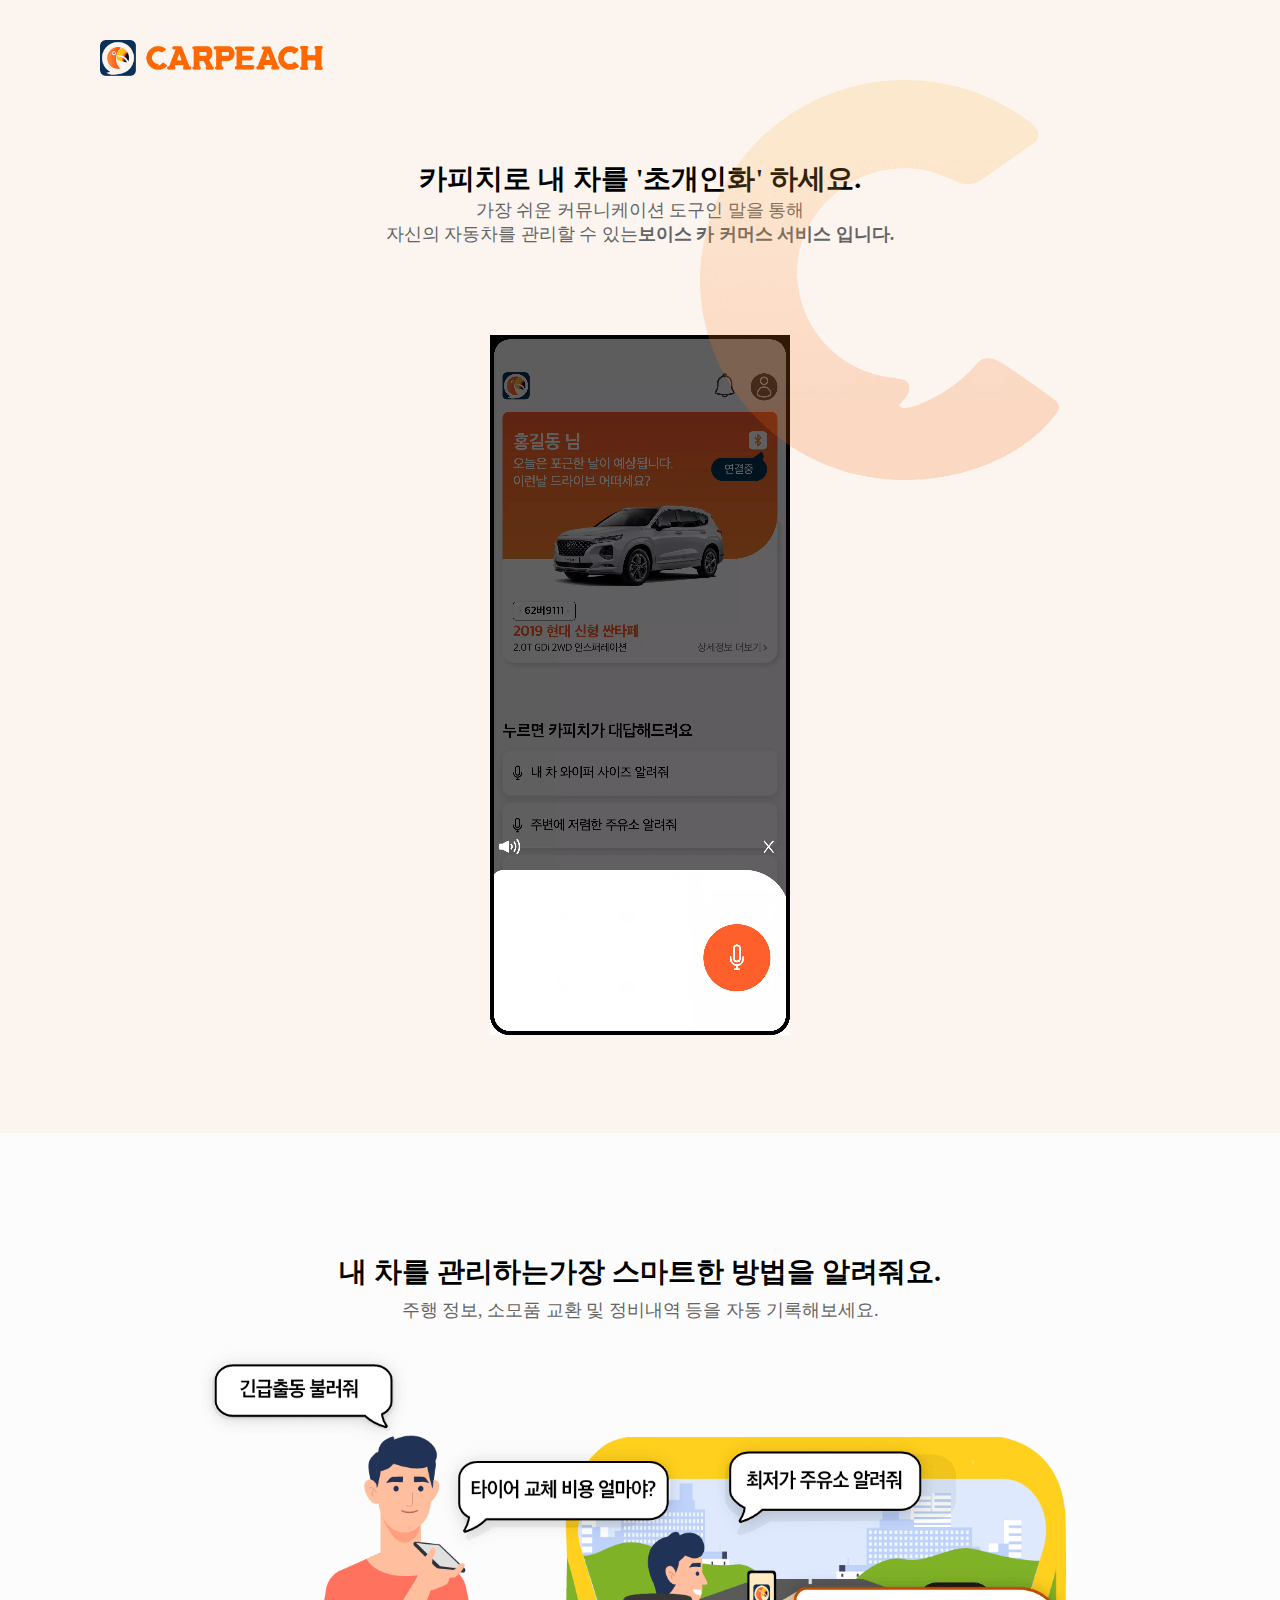
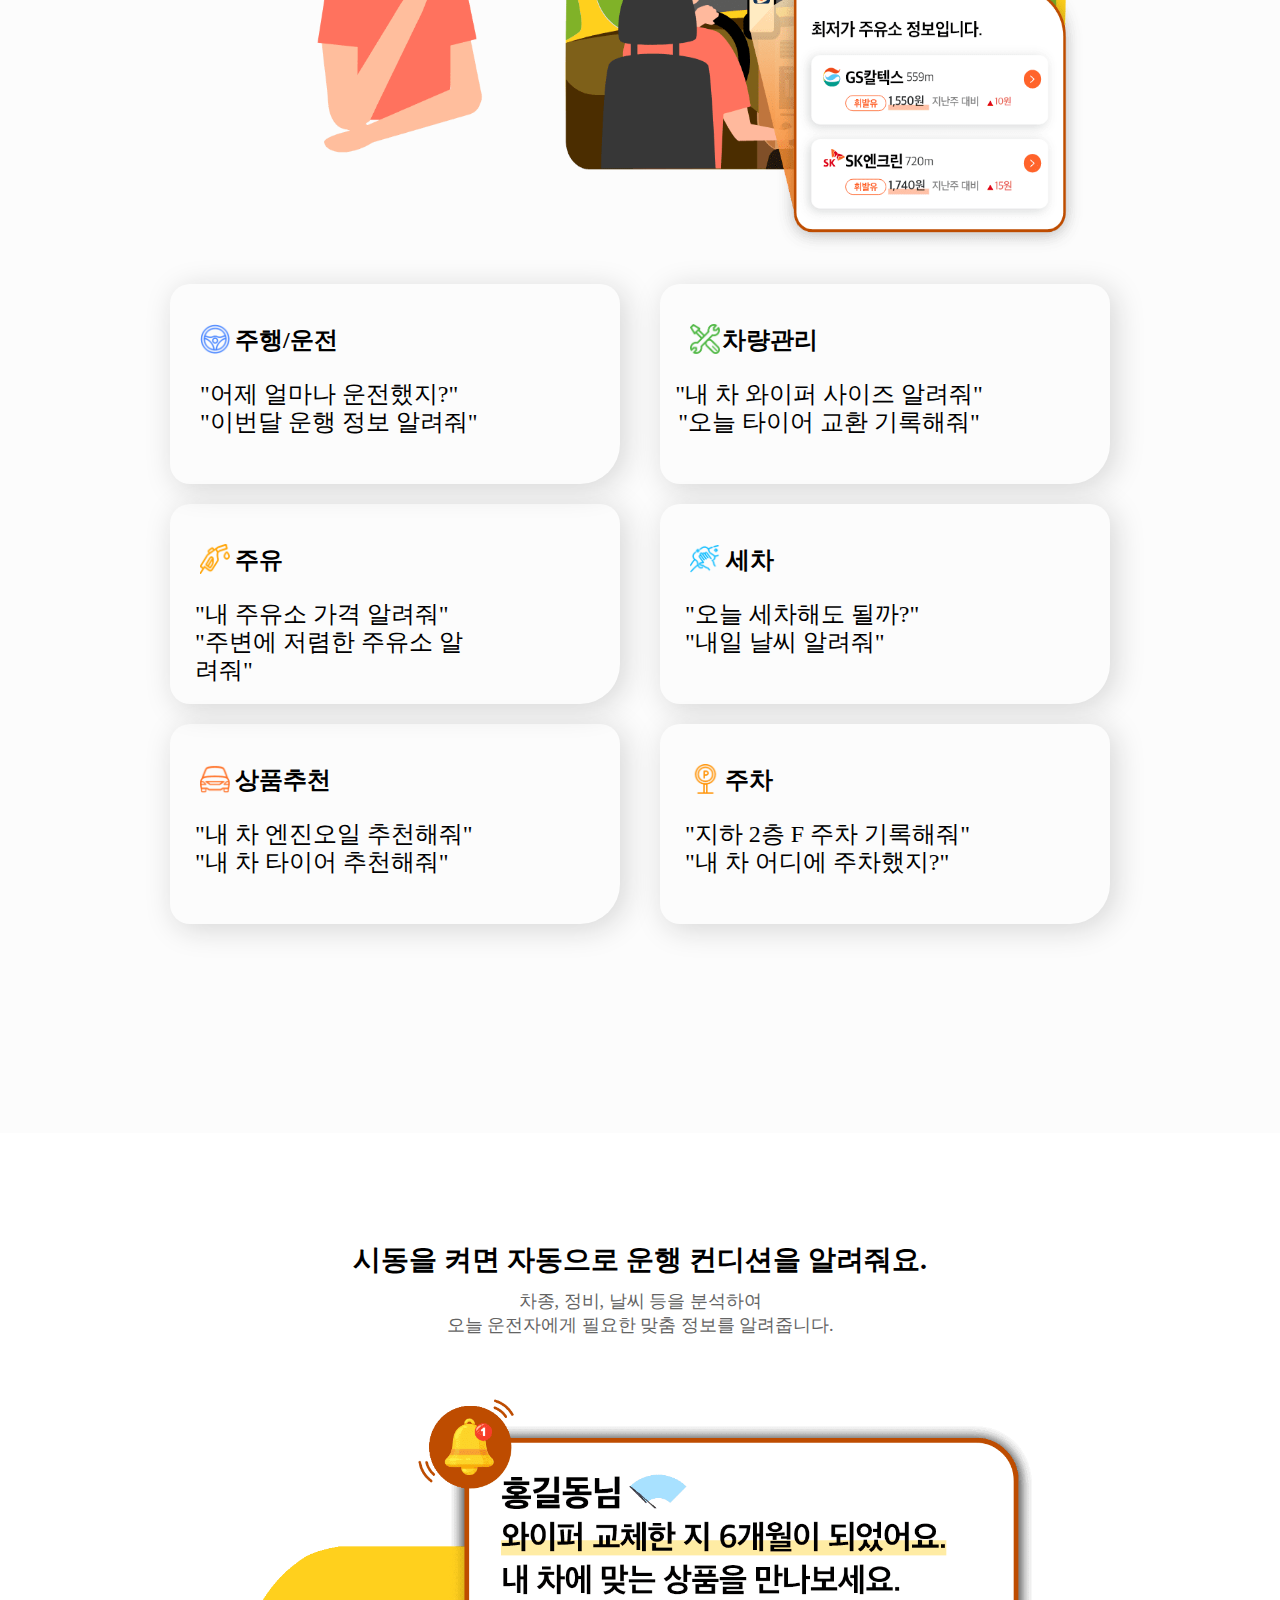
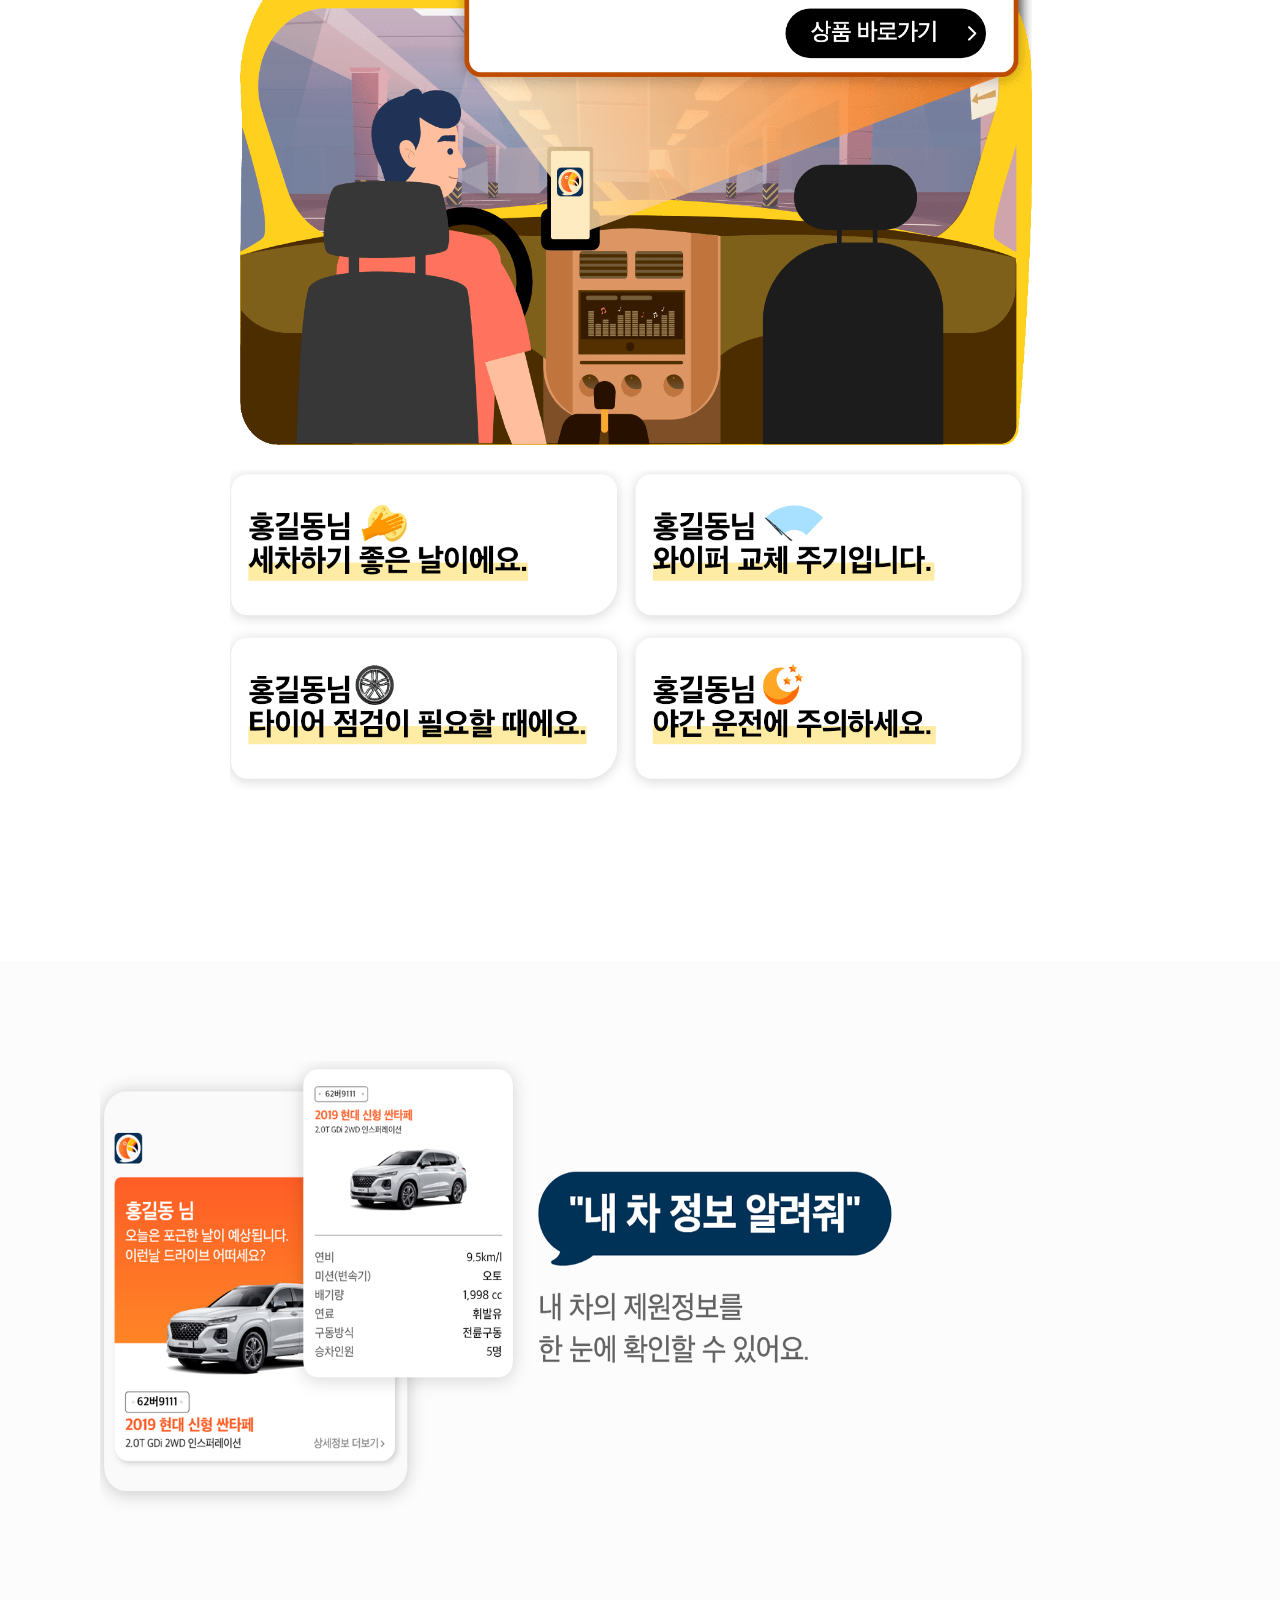
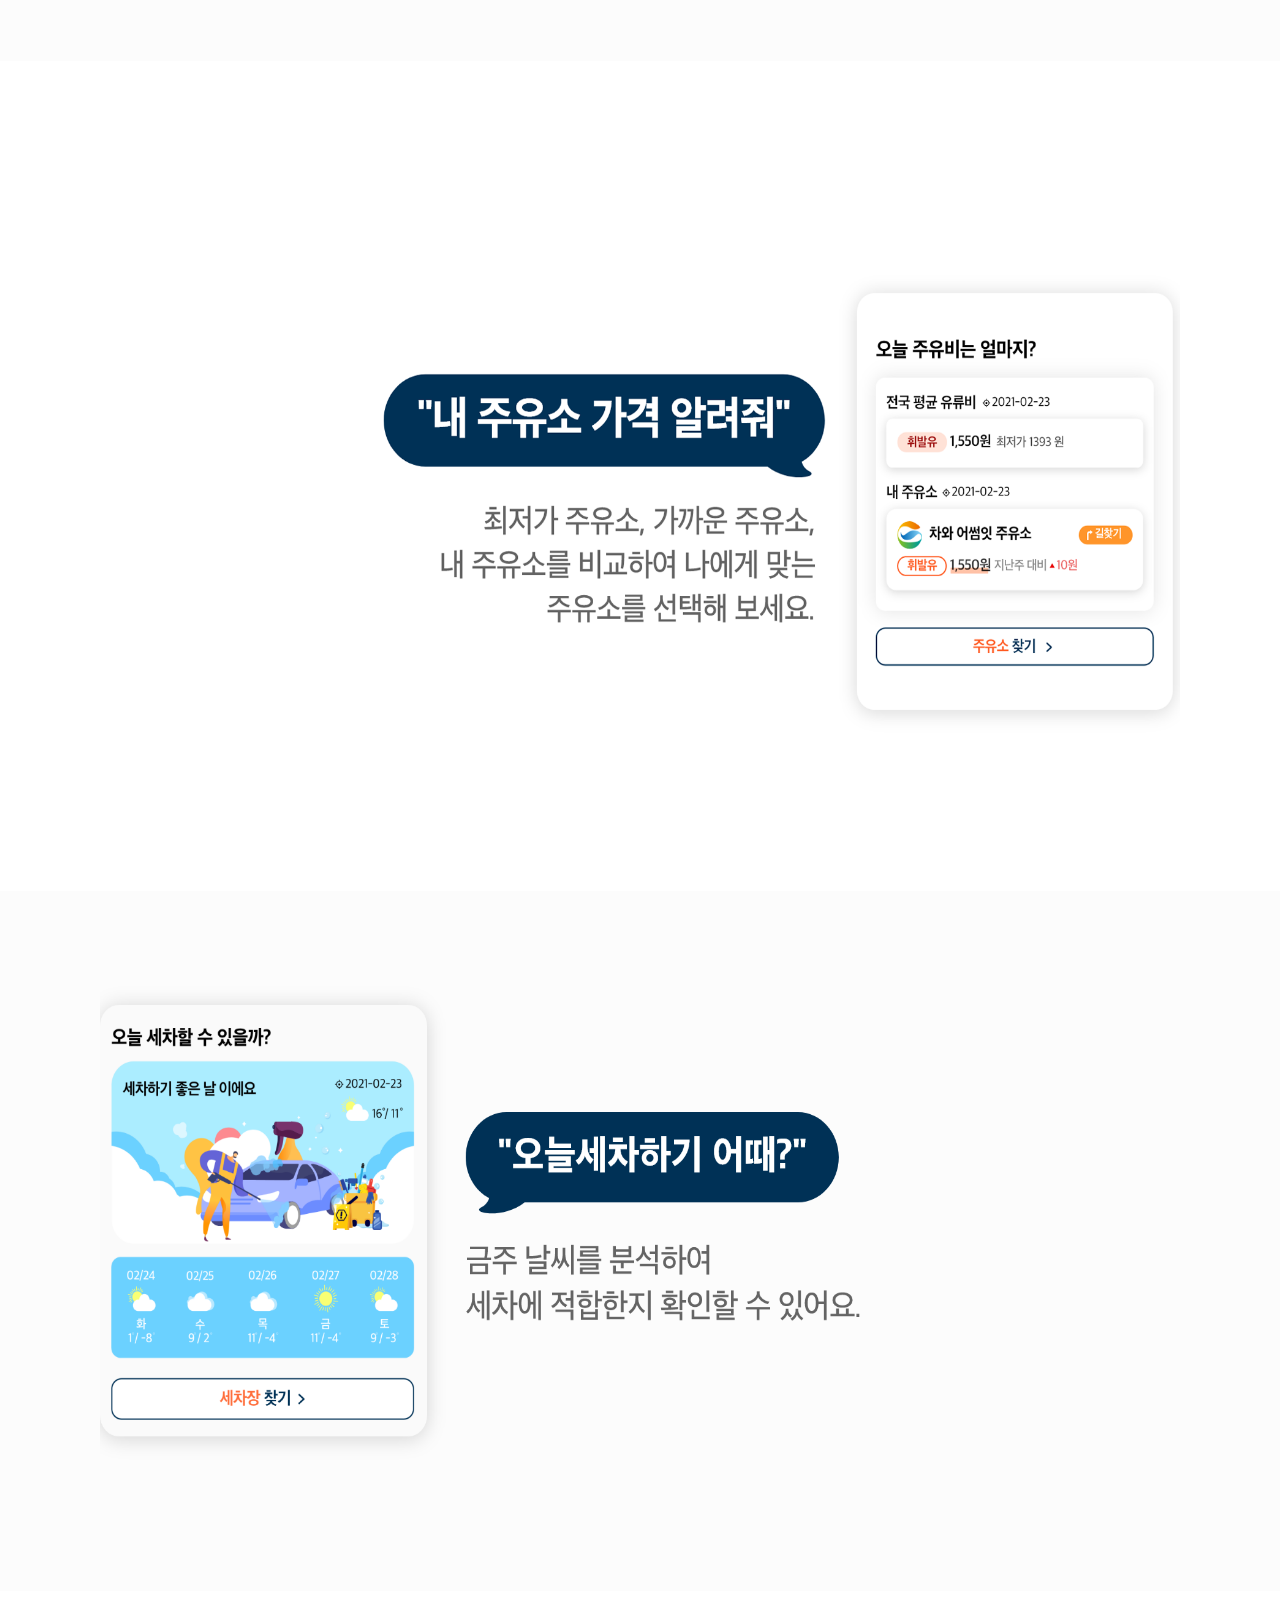
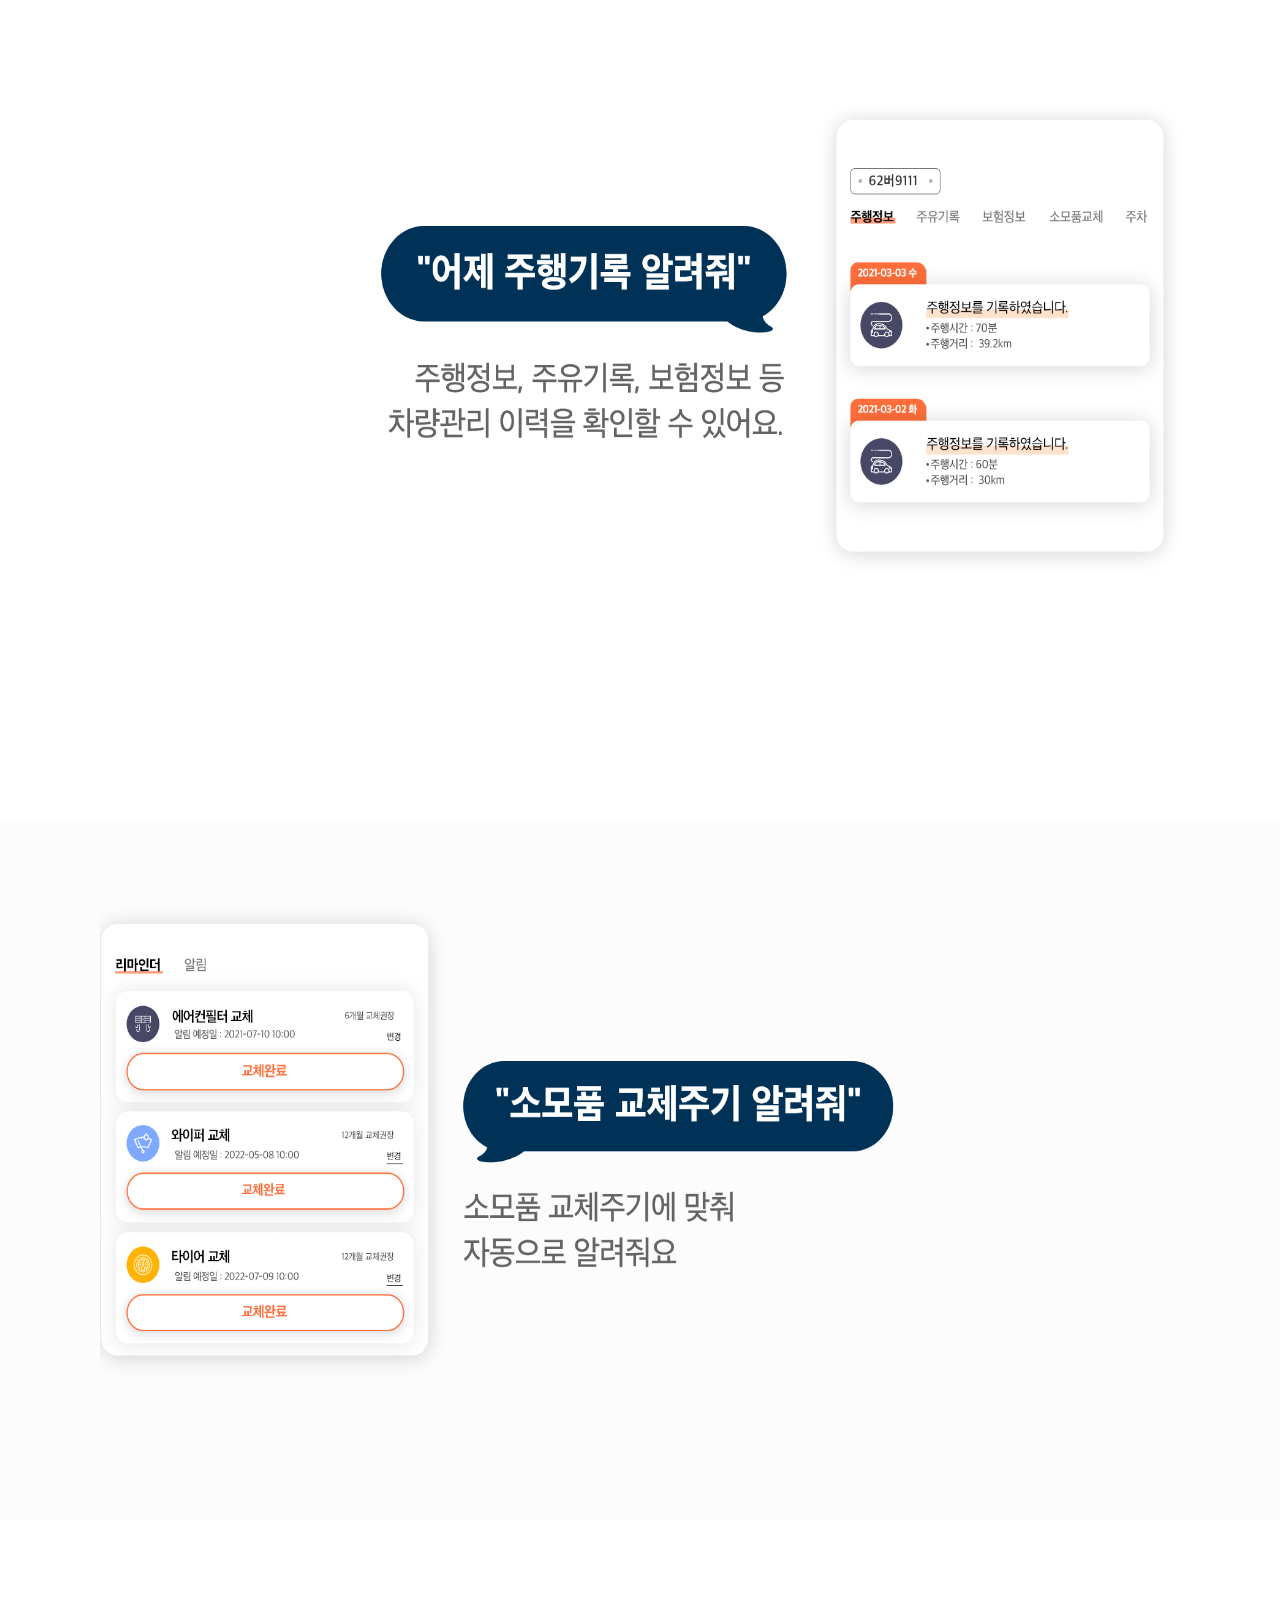
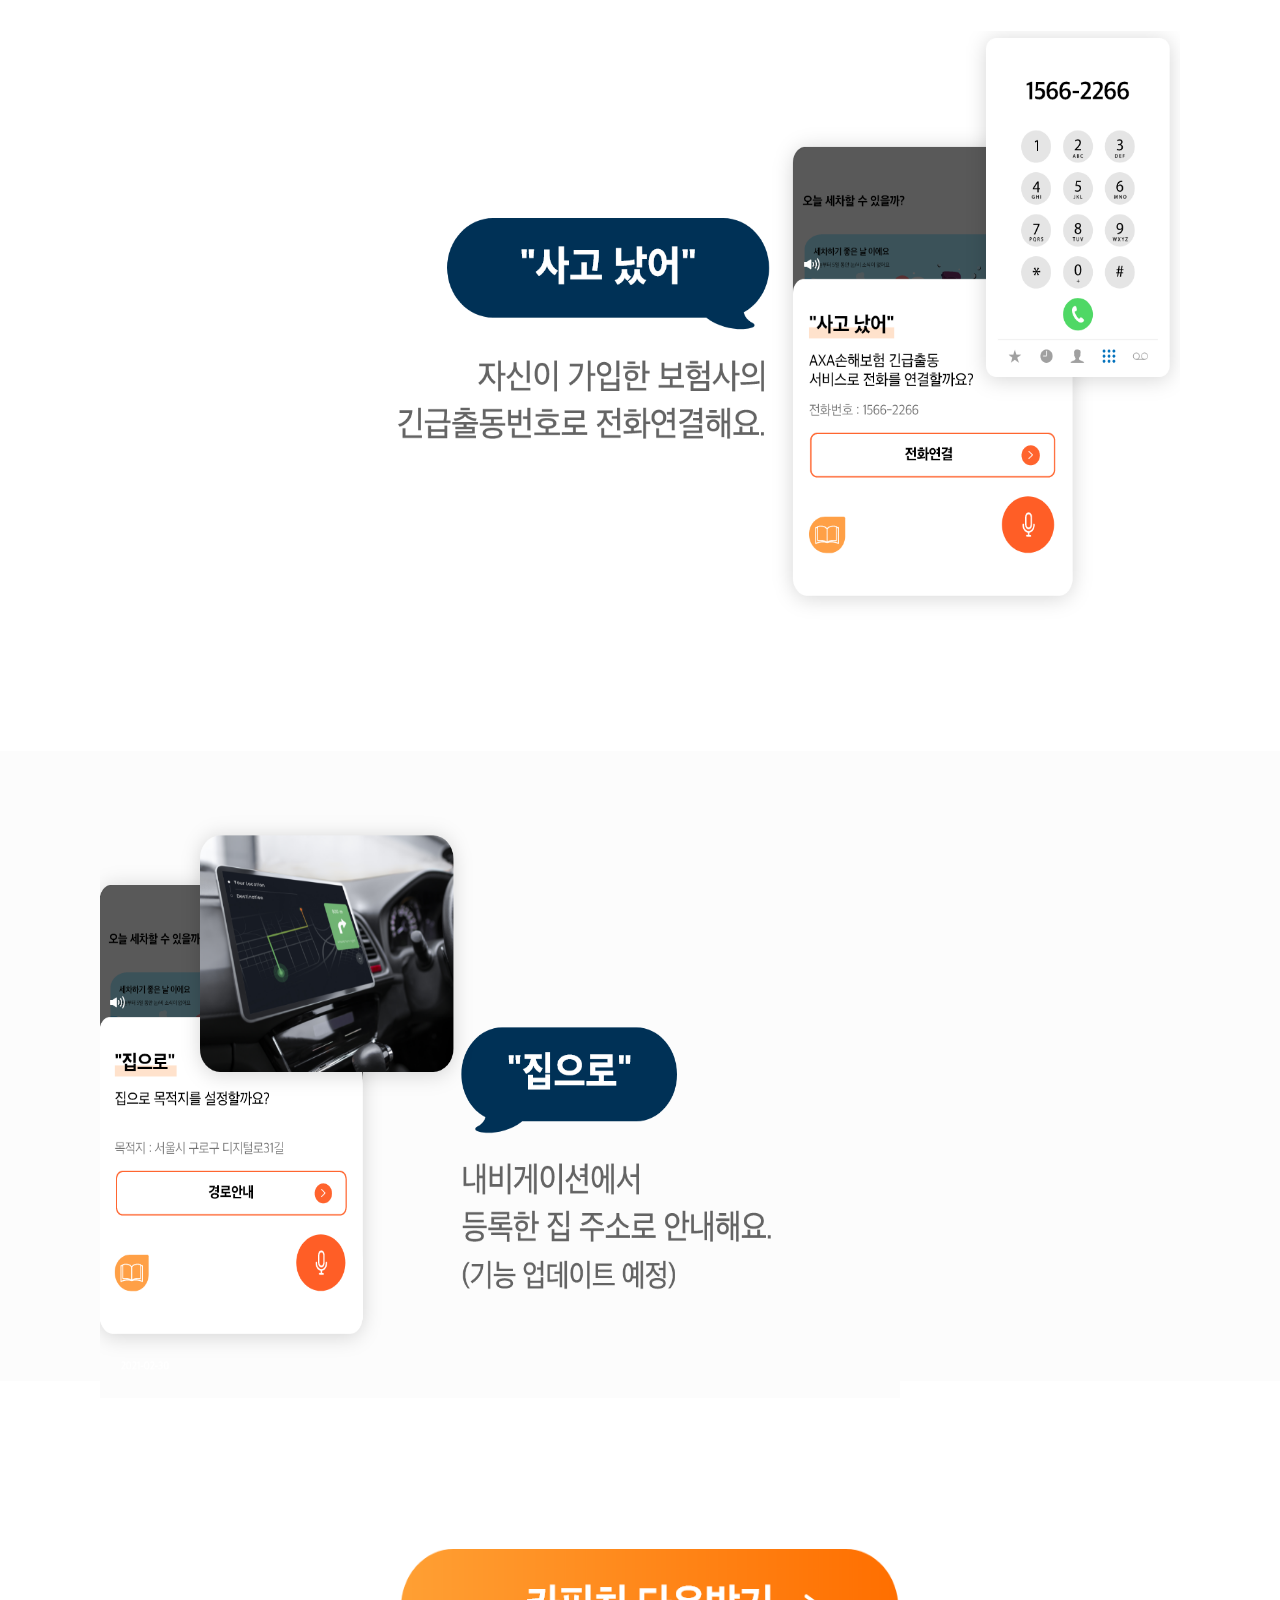
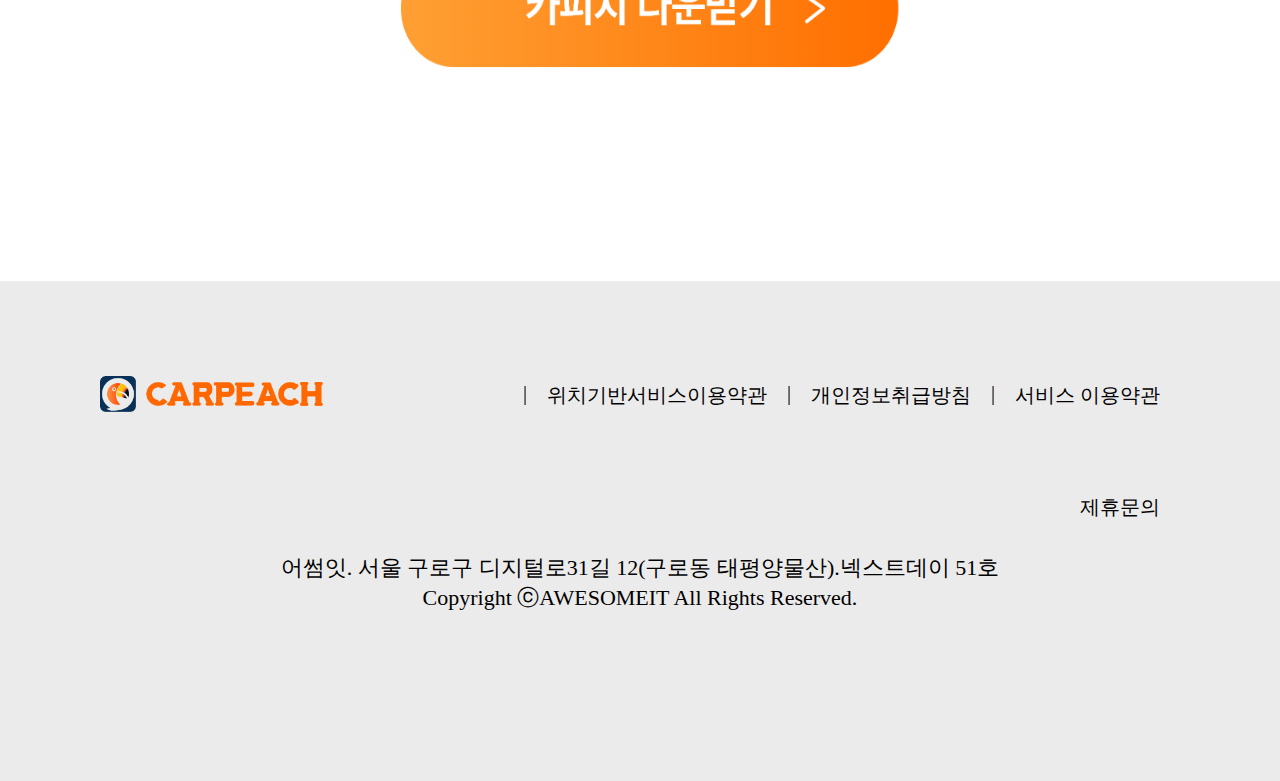
==== commit f3feae8f: "문구 수정 적용" ====
--- a/html/index.html
+++ b/html/index.html
@@ -109,7 +109,7 @@
 			 	  <div class="fived">
 		  <ul class="five">
 			 <div class="top_five">
-			 <img src="icon_car.png"><h5>세차</h5></div><!--top_one-->
+			 <img src="icon_car.png"><h5>상품추천</h5></div><!--top_one-->
 			 <p>"내 차 엔진오일 추천해줘"<br>
 			 "내 차 타이어 추천해줘"</p>
 			 </ul>
@@ -119,8 +119,8 @@
 		  <ul class="six">
 			 <div class="top_six">
 			 <img src="icon_parking.png"><h5>주차</h5></div><!--top_one-->
-			 <p>"내 차 엔진오일 추천해줘"<br>
-			 "내 차 타이어 추천해줘"</p>
+			 <p>"지하 2층 F 주차 기록해줘"<br>
+			 "내 차 어디에 주차했지?"</p>
 			 </ul>
 		 </div><!--sixed-->
        </div><!--sun-->
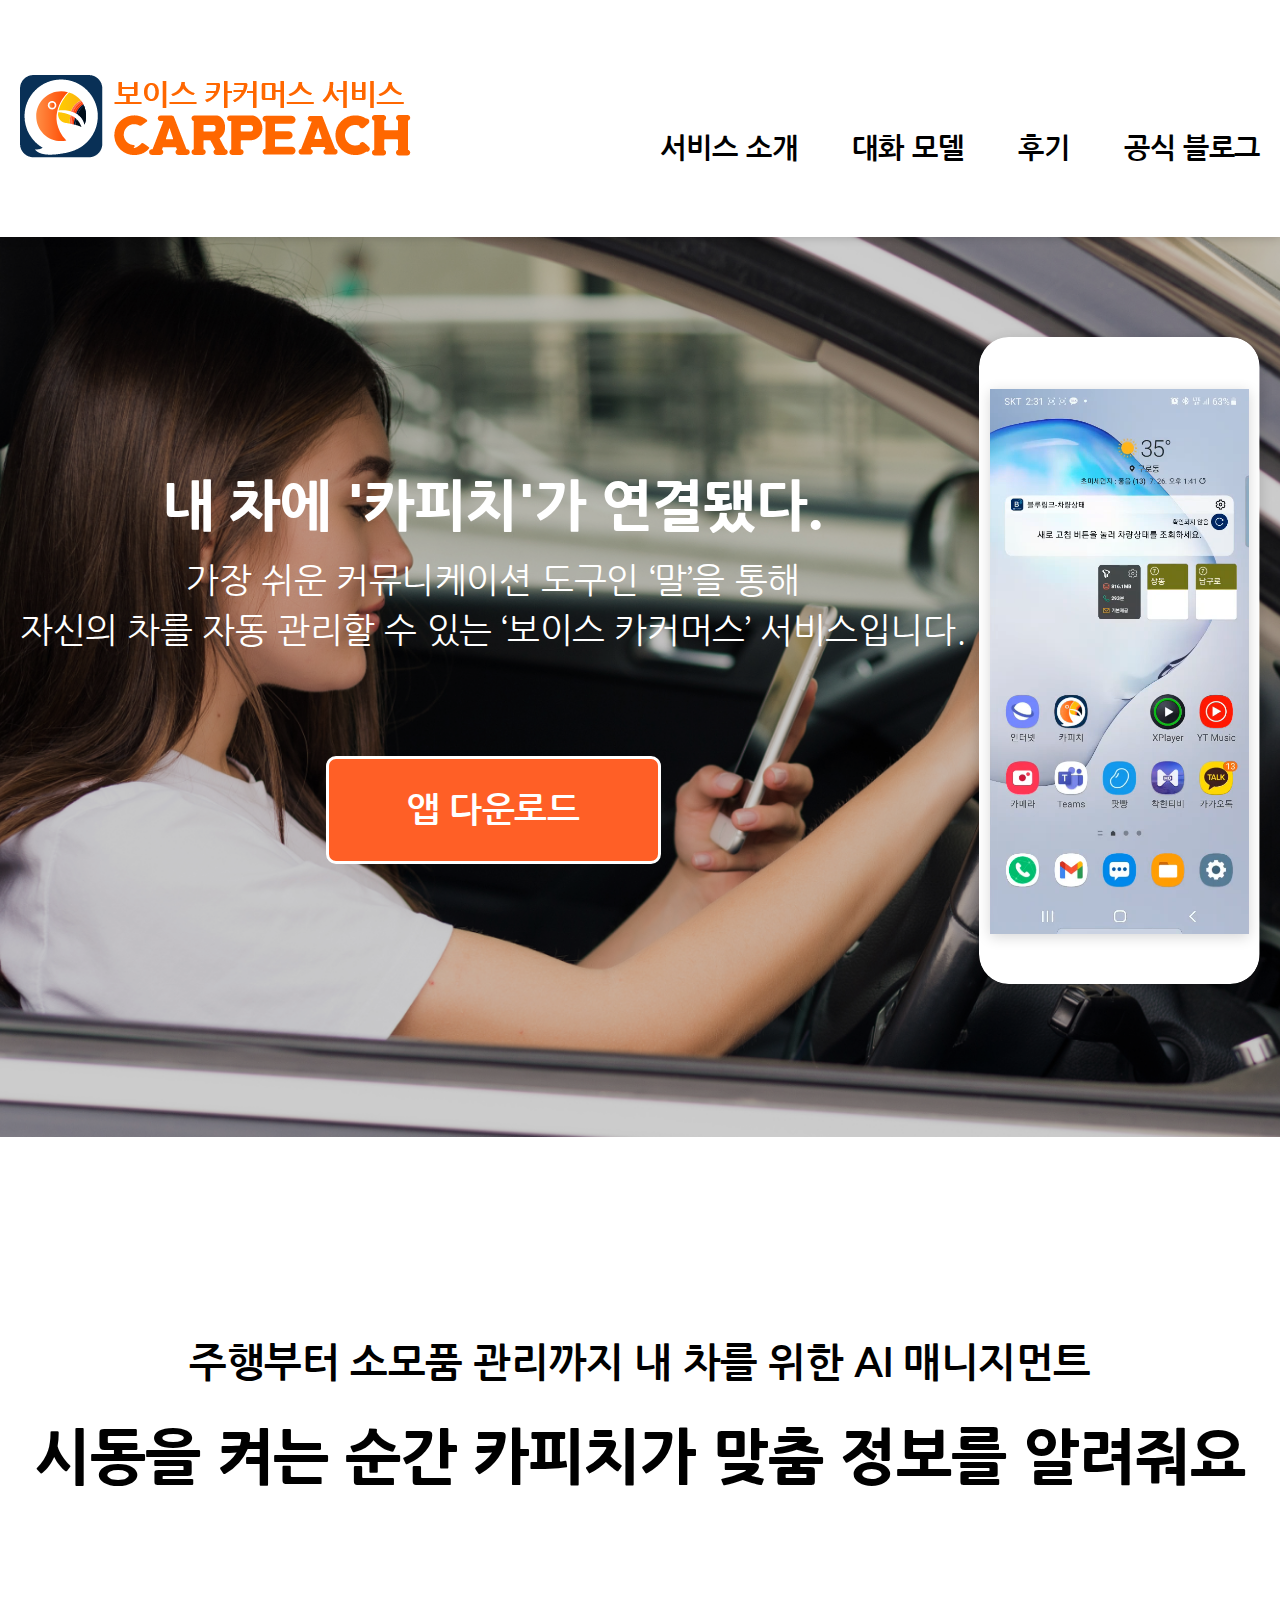
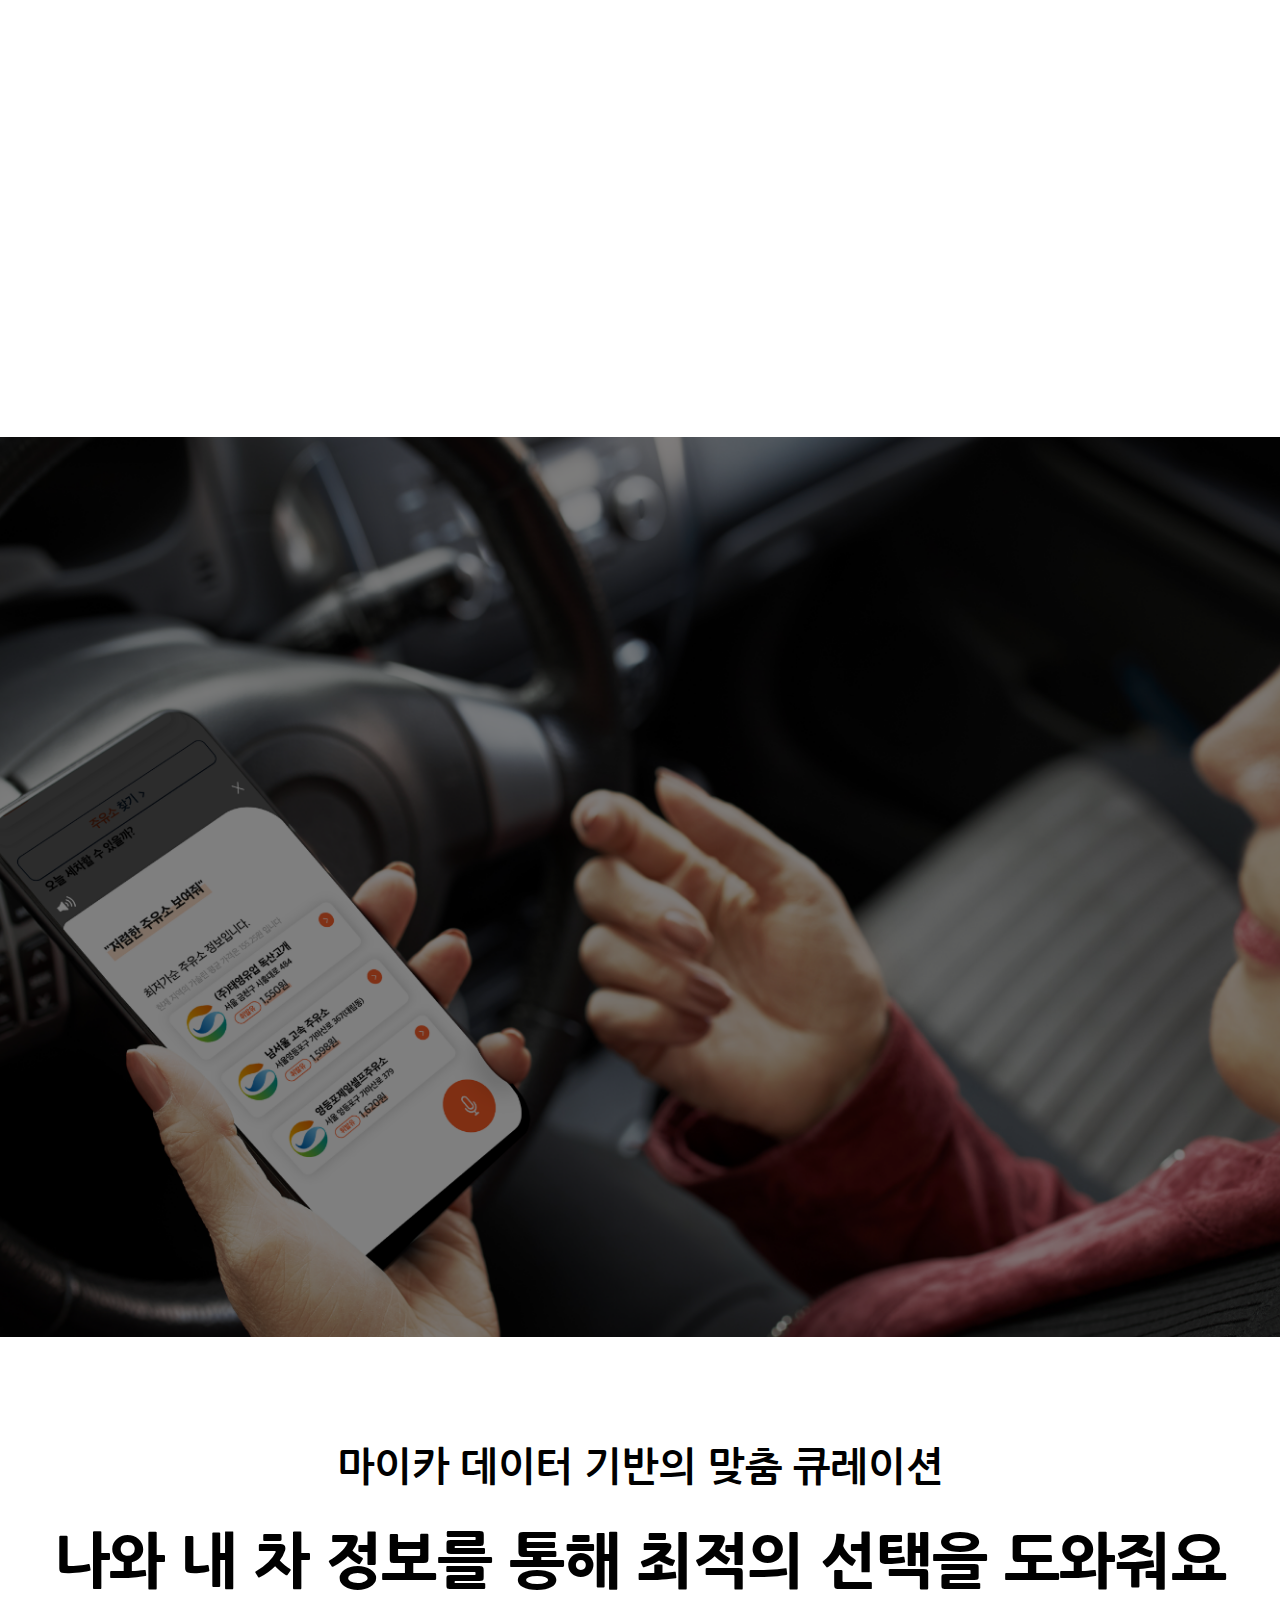
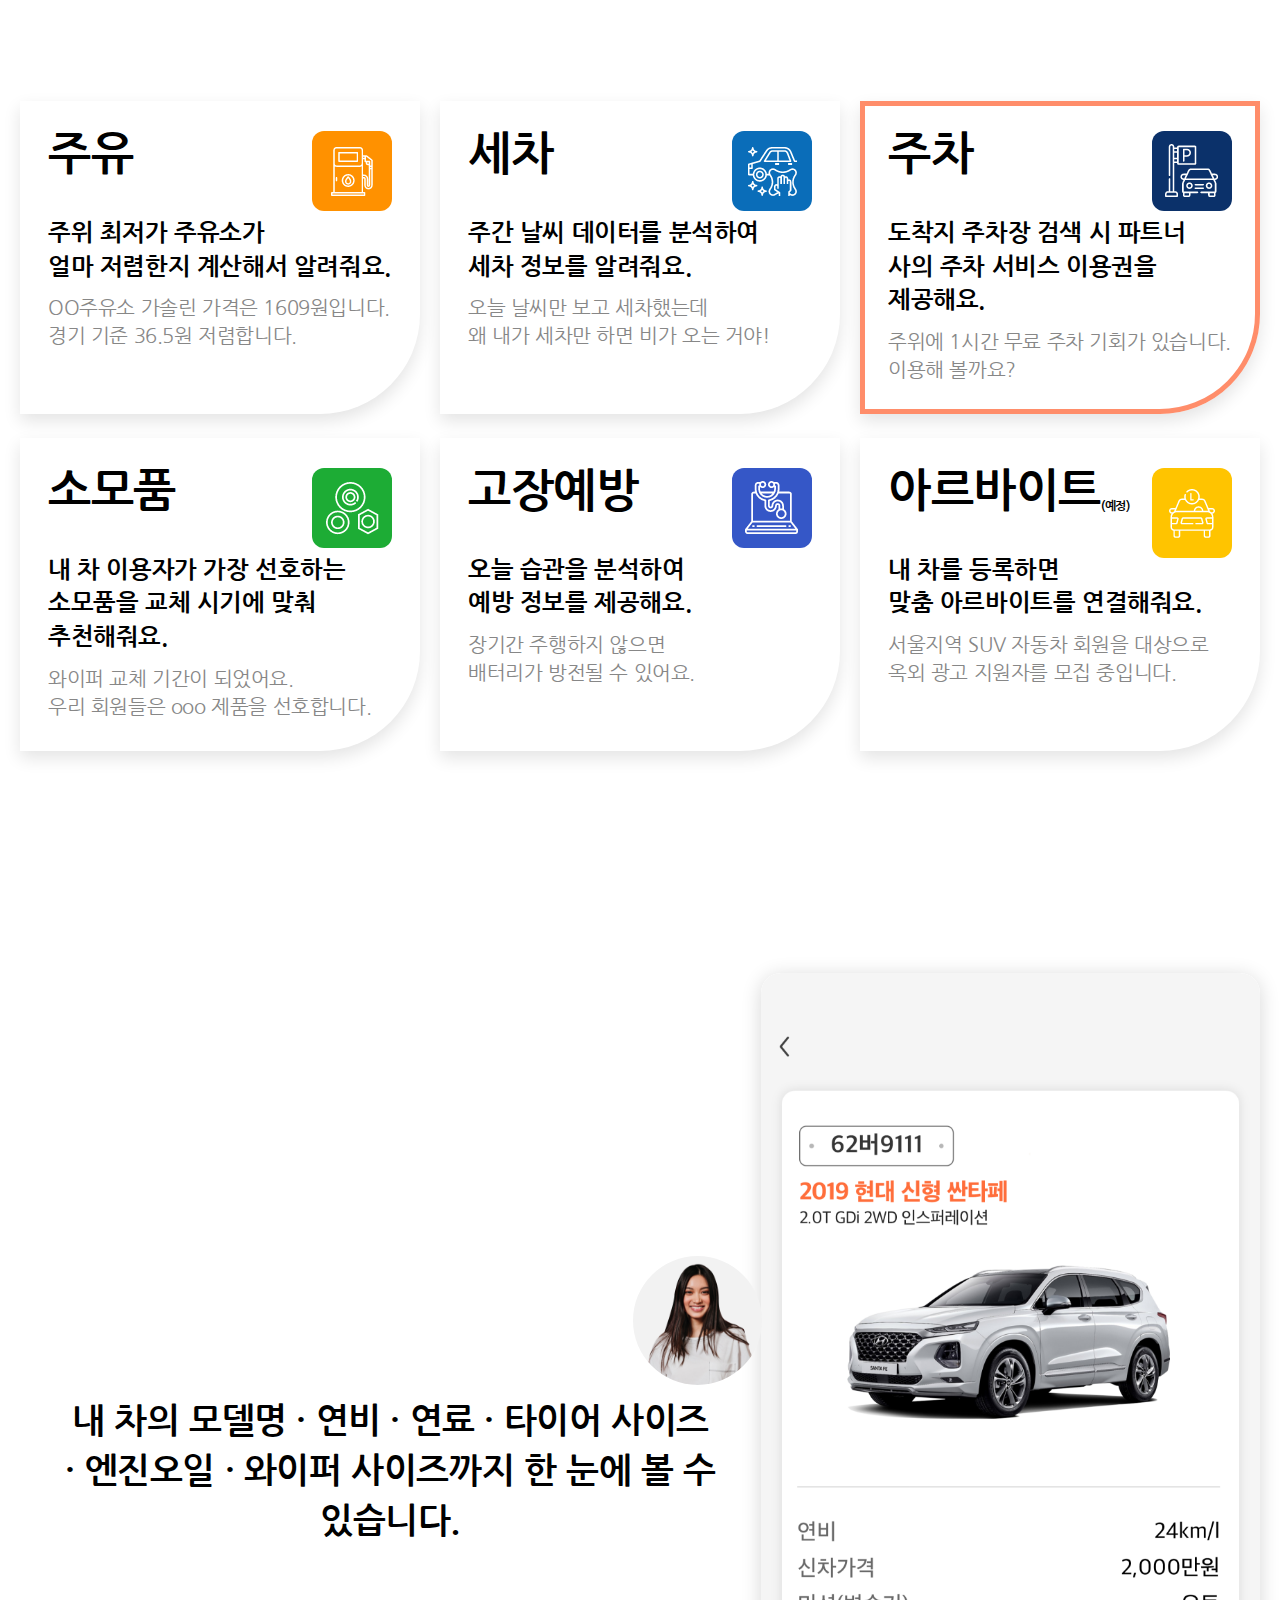
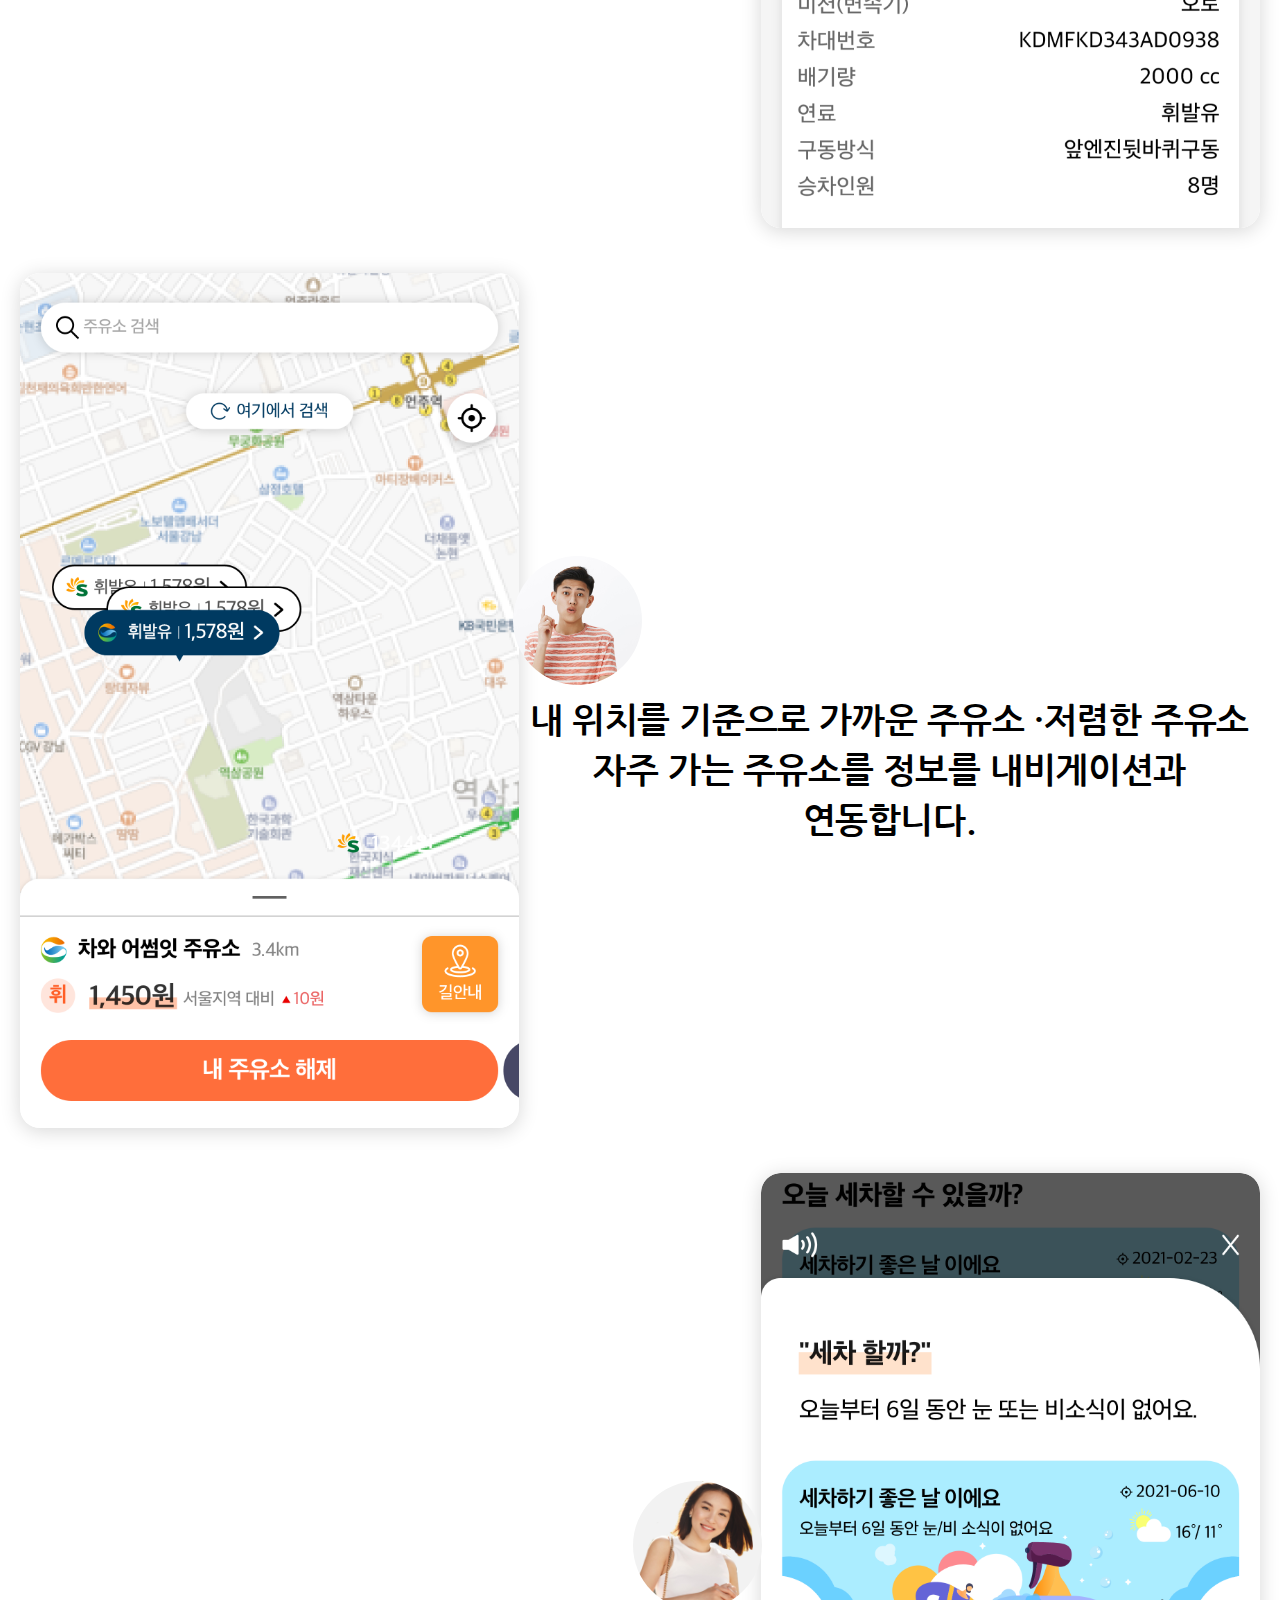
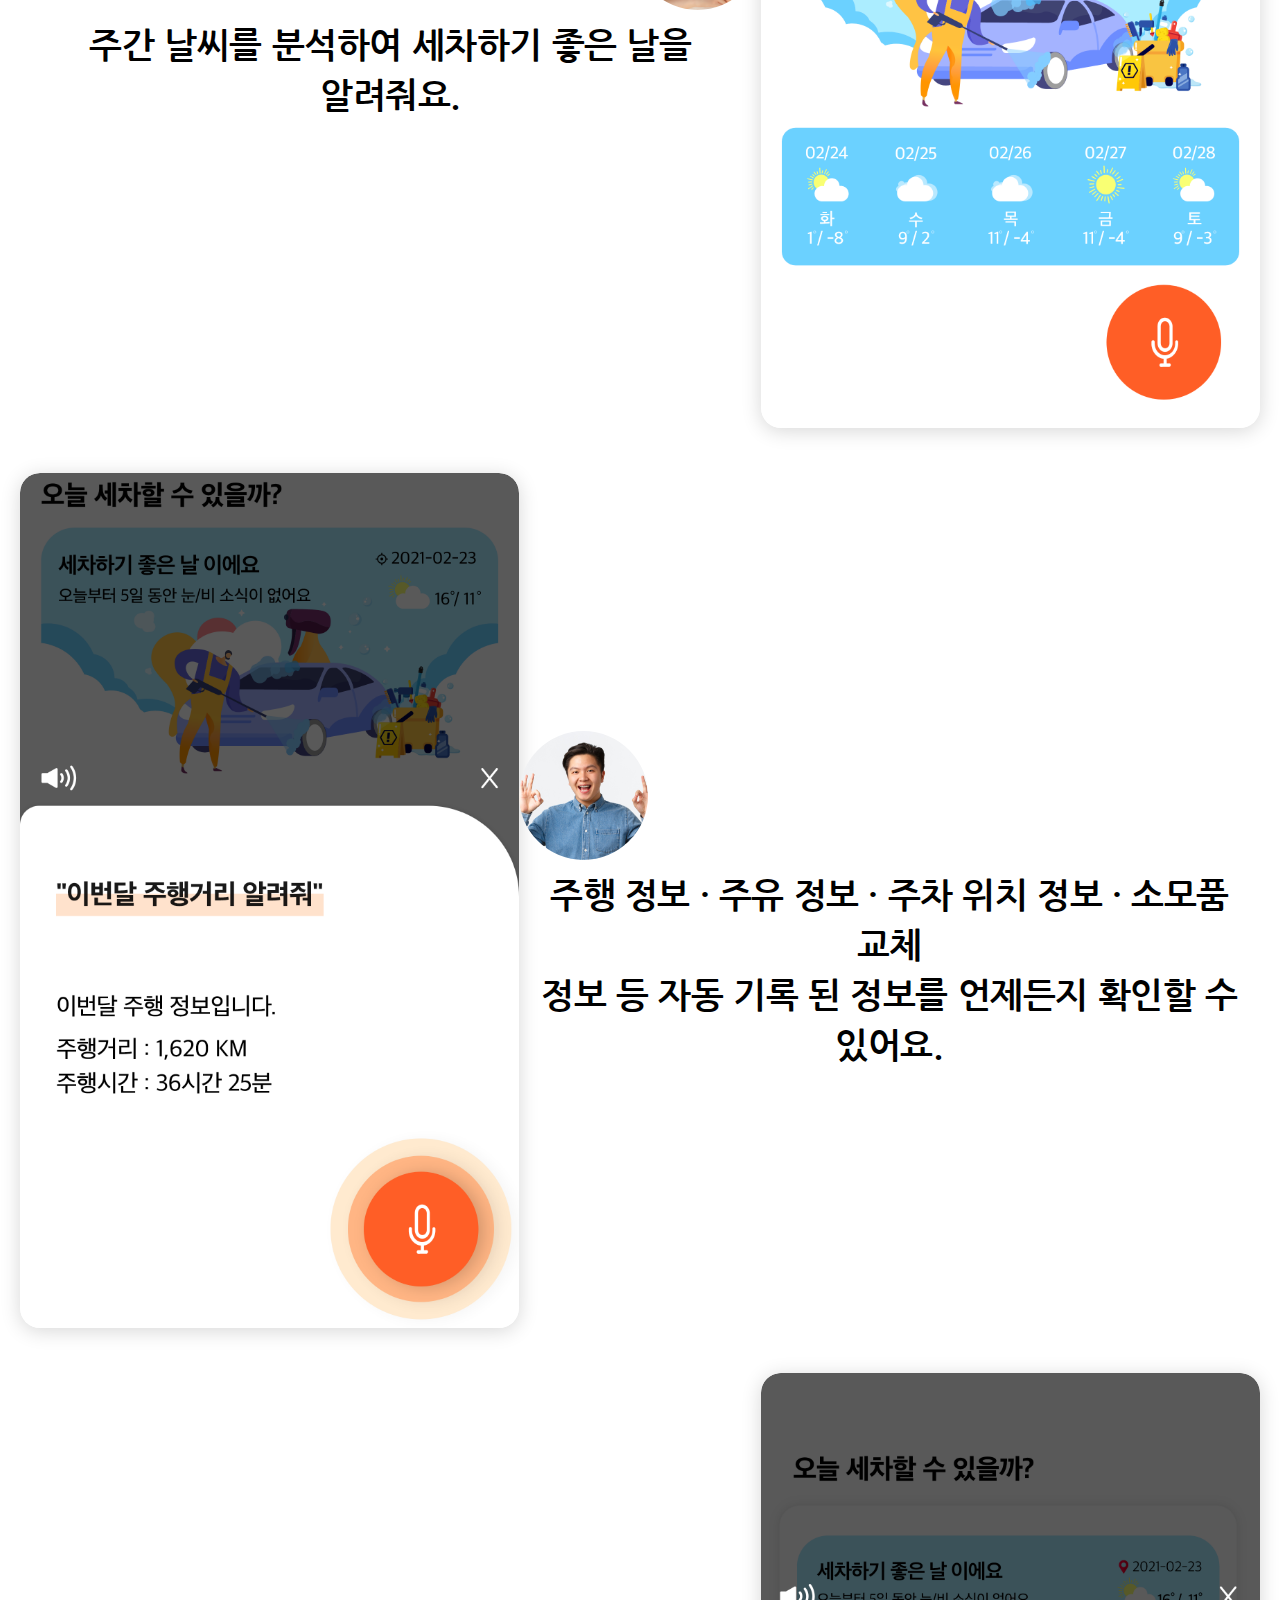
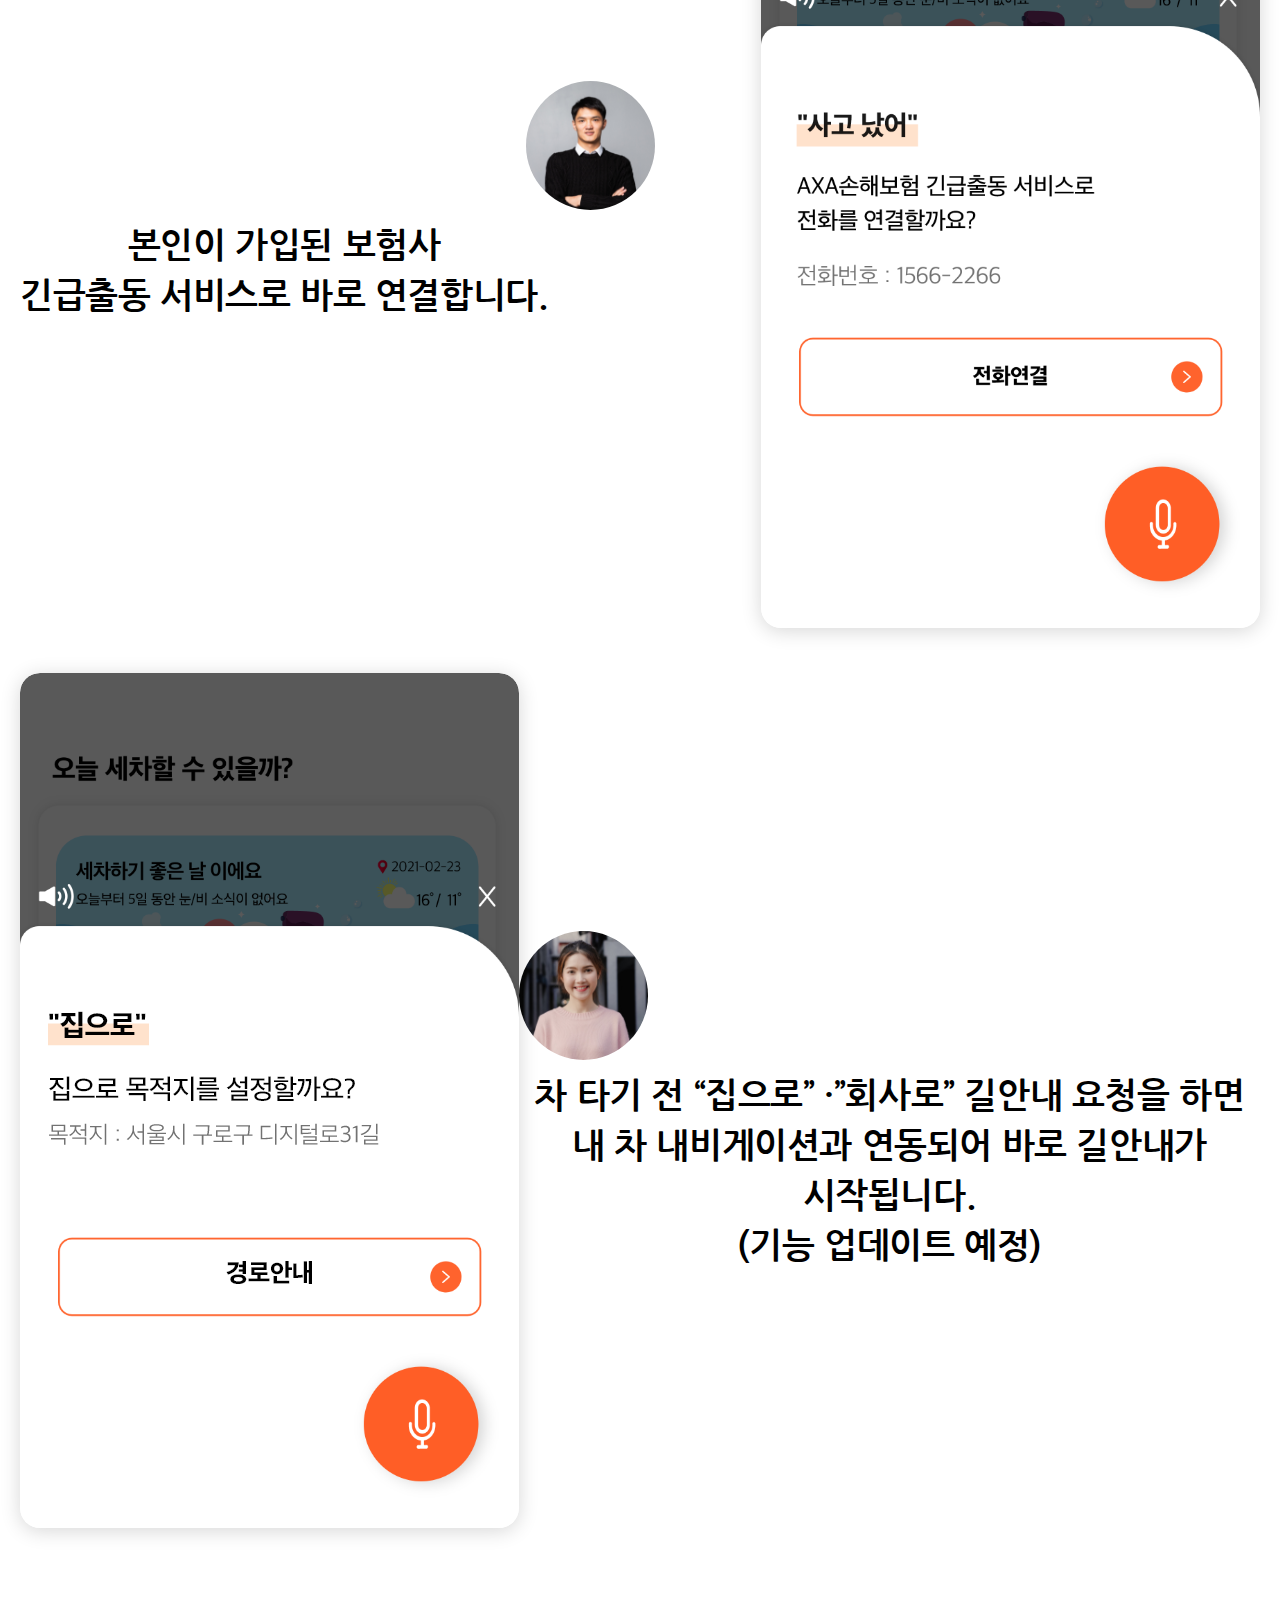
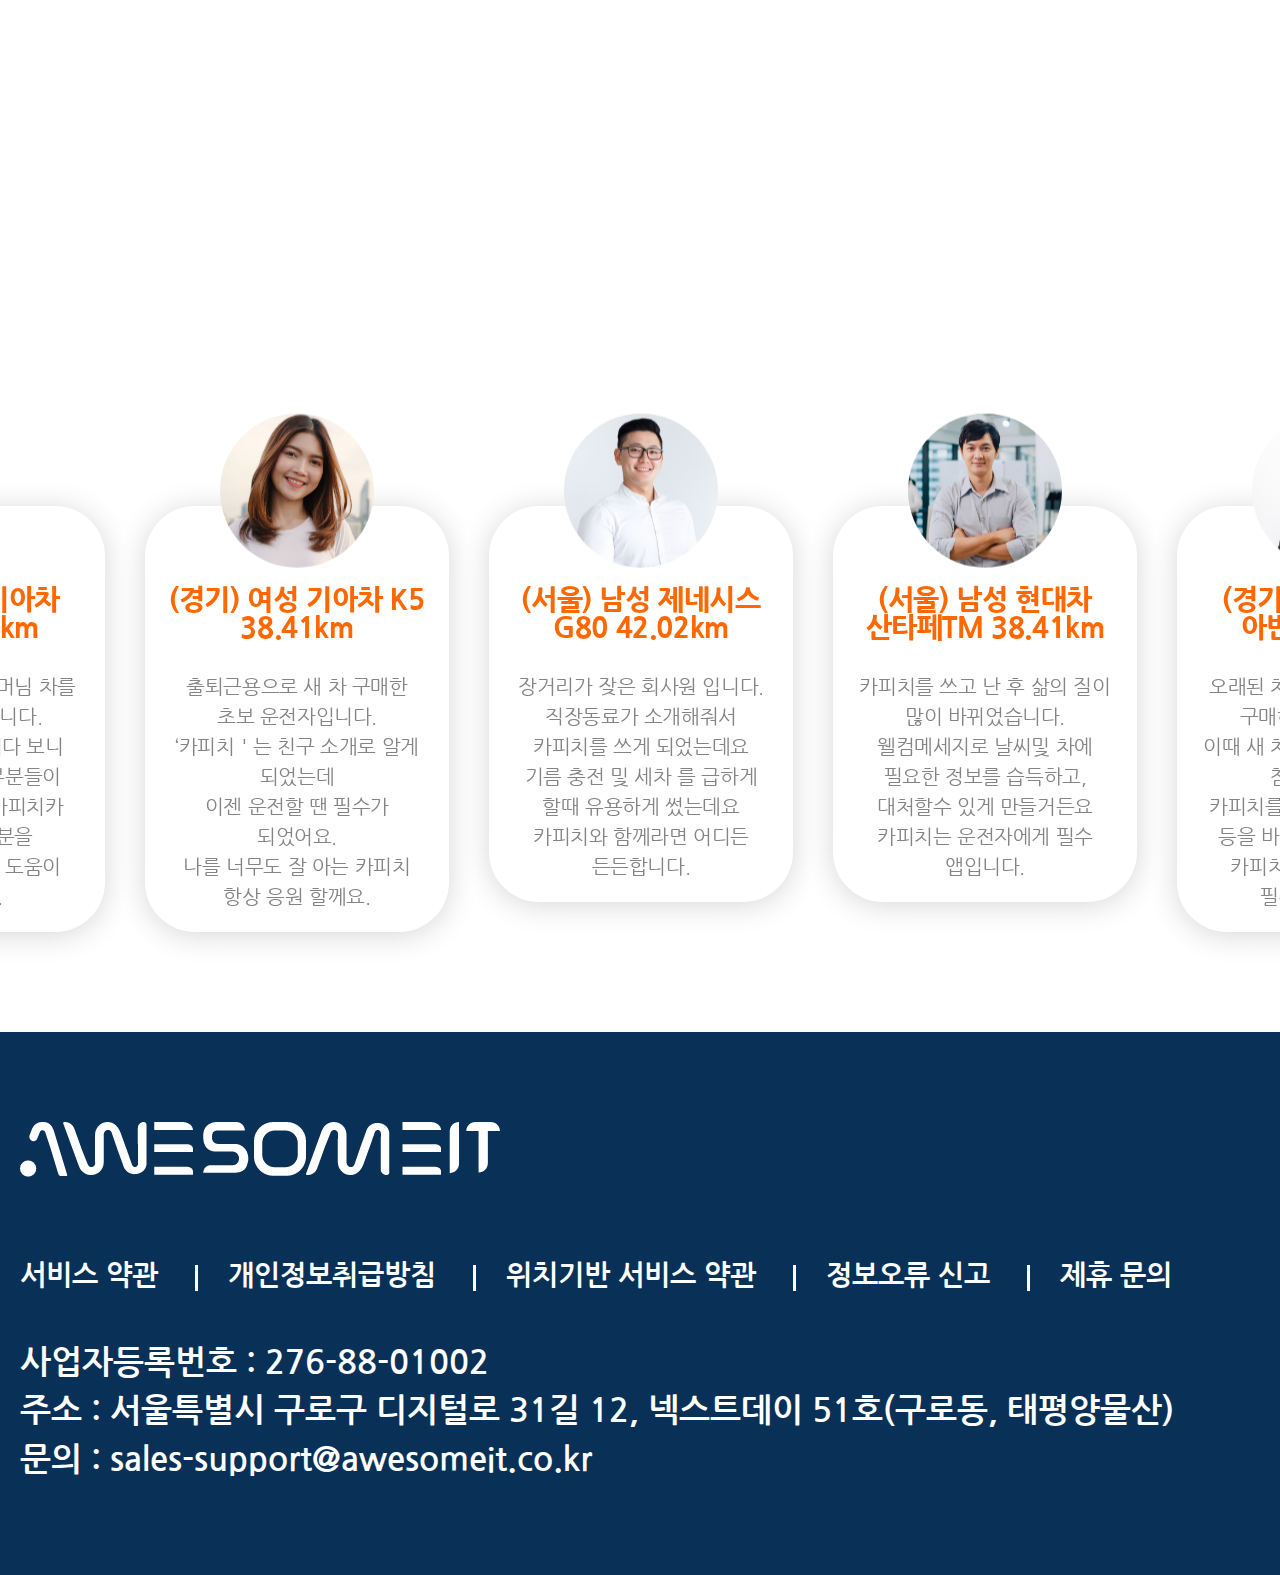
==== commit 135d4ab5: "commit" ====
--- a/html/index.html
+++ b/html/index.html
@@ -1,348 +1,415 @@
-<!doctype html>
-<html>
+<!DOCTYPE html>
+<html lang="ko">
+
 <head>
-<meta charset="utf-8">
-<title>carpeachmarket 카피치</title>
- <link href="style.css" rel="stylesheet" type="text/css" />
+    <meta charset="UTF-8">
+    <meta name="viewport" content="initial-scale=1.0, maximum-scale=1.0, minimum-scale=1.0, width=device-width, user-scalable=no">
+    <meta http-equiv="X-UA-Compatible" content="ie=edge">
+    <title>보이스 카커머스 서비스, CARPEACH</title>
+
+    <!-- favicon -->
+    <link rel="apple-touch-icon" sizes="57x57" href="./images/favicon/apple-icon-57x57.png">
+    <link rel="apple-touch-icon" sizes="60x60" href="./images/favicon/apple-icon-60x60.png">
+    <link rel="apple-touch-icon" sizes="72x72" href="./images/favicon/apple-icon-72x72.png">
+    <link rel="apple-touch-icon" sizes="76x76" href="./images/favicon/apple-icon-76x76.png">
+    <link rel="apple-touch-icon" sizes="114x114" href="./images/favicon/apple-icon-114x114.png">
+    <link rel="apple-touch-icon" sizes="120x120" href="./images/favicon/apple-icon-120x120.png">
+    <link rel="apple-touch-icon" sizes="144x144" href="./images/favicon/apple-icon-144x144.png">
+    <link rel="apple-touch-icon" sizes="152x152" href="./images/favicon/apple-icon-152x152.png">
+    <link rel="apple-touch-icon" sizes="180x180" href="./images/favicon/apple-icon-180x180.png">
+    <link rel="icon" type="image/png" sizes="192x192" href="./images/favicon/android-icon-192x192.png">
+    <link rel="icon" type="image/png" sizes="32x32" href="./images/favicon/favicon-32x32.png">
+    <link rel="icon" type="image/png" sizes="96x96" href="./images/favicon/favicon-96x96.png">
+    <link rel="icon" type="image/png" sizes="16x16" href="./images/favicon/favicon-16x16.png">
+    <link rel="manifest" href="./images/favicon/manifest.json">
+    <meta name="msapplication-TileColor" content="#ffffff">
+    <meta name="msapplication-TileImage" content="./images/favicon/ms-icon-144x144.png">
+    <meta name="theme-color" content="#ffffff">
+    <!-- //favicon -->
+
+    <!-- font -->
+    <link rel="preconnect" href="https://fonts.googleapis.com">
+    <link rel="preconnect" href="https://fonts.gstatic.com" crossorigin>
+    <link href="https://fonts.googleapis.com/css2?family=Nanum+Gothic:wght@400;700;800&display=swap" rel="stylesheet">
+    <!-- //font -->
+
+    <script src="https://code.jquery.com/jquery-2.2.4.min.js" integrity="sha256-BbhdlvQf/xTY9gja0Dq3HiwQF8LaCRTXxZKRutelT44=" crossorigin="anonymous"></script>
+
+    <!-- bootstrap -->
+    <link rel="stylesheet" href="./vendor/bootstrap/bootstrap-grid.min.css">
+    <!-- //bootstrap -->
+
+    <!-- slick -->
+    <link rel="stylesheet" href="./vendor/slick/slick.css">
+    <link rel="stylesheet" href="./vendor/slick/slick-theme.css">
+    <script type="text/javascript" src="./vendor/slick/slick.js"></script>
+    <!-- //slick -->
+
+    <!-- aos -->
+    <link rel="stylesheet" href="https://unpkg.com/aos@next/dist/aos.css" />
+    <script src="https://unpkg.com/aos@next/dist/aos.js"></script>
+    <!-- //aos -->
+
+    <link rel="stylesheet" href="./css/reset.css">
+    <link rel="stylesheet" href="./css/style.css">
 </head>
-	<script>
-		document.getElementById('vid').play();
-	</script>
+
 <body>
-	
-<div id="section">	
-	
-<div id="first">
-	<div class="top_main">
-<div id="main">
-<div id="logo"><img class="logoimage"
-     src="carpeach_logo.png" alt="logo"></div><!--logo-->
-	
-	
-<div class="background">
-<img src="carpeach_background.png">
-	
-	</div><!--backgroound-->	
-	<div class="tit">
-	
-	<text><h3><b>카피치로</b> 내 차를 '초개인화' 하세요.</h3>
-		<span>가장 쉬운 커뮤니케이션 도구인 말을 통해<br>
-		자신의 자동차를 관리할 수 있는<b>보이스 카 커머스 서비스 입니다.</b>
-		</span></text>
-	
-	</div><!--tit-->
-	
-	
-<div class="video">
-<video autoplay muted controls width id="vid" loop="">
-
- 
-
-    <source src="https://awesomeitdev.github.io/carpeachmarket.io/html/media/re_design_0607.mp4"
-            type="video/mp4">
-
-    
-</video>
-	
-
-	</div><!--video-->	
-	
-	
-
-	</div><!--main-->	
-		</div><!--top_main-->
-		</div><!--first-->
-	<div id="second">
-		<div class="second_top">
-	<div class="two">
-	<div class="title_02">	
-	<p><h2><b>내 차를 관리하는</b>가장 스마트한 방법을 알려줘요.</h2><br>
-		주행 정보, 소모품 교환 및 정비내역 등을 자동 기록해보세요.
-		</p>	
-</div><!--title_02-->
-	
-	<div class="back02">
-		<img class="tire"
-	 src="icon_bakcground_car.png" alt="타이어이미지">
-	</div><!--back02-->
-	
-	<div class="box">
-		<div class="box01">
-		
-		</div><!--box01-->
-		
-	 <div class="parent">
-		 
-		 <div class="sun">
-		 <div class="fi"><ul class="one">
-			 <div class="top_one">
-			 <img src="icon_drive.png"><h5>주행/운전</h5></div><!--top_one-->
-			 <p>"어제 얼마나 운전했지?"<br>
-			 "이번달 운행 정보 알려줘"</p>
-			 </ul></div>
-        <div class="second">
-		  <ul class="two">
-			 <div class="top_two">
-			 <img src="icon_repair.png"><h5>차량관리</h5></div><!--top_one-->
-			 <p>"내 차 와이퍼 사이즈 알려줘"<br>
-			 "오늘 타이어 교환 기록해줘"</p>
-			 </ul>
-		 </div><!--second-->
-			 <div class="third">
-		  <ul class="tree">
-			 <div class="top_tred">
-			 <img src="icon_gas.png"><h5>주유</h5></div><!--top_one-->
-			 <p>"내 주유소 가격 알려줘"<br>
-			 "주변에 저렴한 주유소 알려줘"</p>
-			 </ul>
-		 </div><!--third-->
-			 
-			  <div class="fourd">
-		  <ul class="four">
-			 <div class="top_four">
-			 <img src="icon_car_handwash.png"><h5>세차</h5></div><!--top_one-->
-			 <p>"오늘 세차해도 될까?"<br>
-			 "내일 날씨 알려줘"</p>
-			 </ul>
-		 </div><!--fourd-->
-			 
-			 	  <div class="fived">
-		  <ul class="five">
-			 <div class="top_five">
-			 <img src="icon_car.png"><h5>상품추천</h5></div><!--top_one-->
-			 <p>"내 차 엔진오일 추천해줘"<br>
-			 "내 차 타이어 추천해줘"</p>
-			 </ul>
-		 </div><!--fived-->
-			 
-			  <div class="sixed">
-		  <ul class="six">
-			 <div class="top_six">
-			 <img src="icon_parking.png"><h5>주차</h5></div><!--top_one-->
-			 <p>"지하 2층 F 주차 기록해줘"<br>
-			 "내 차 어디에 주차했지?"</p>
-			 </ul>
-		 </div><!--sixed-->
-       </div><!--sun-->
-    </div><!--parent-->	
-		
-		
-	
-	</div><!--box-->
-	</div><!--two-->
-		</div><!--second_top-->
-	</div><!--second-->
-	<div class="sam">
-		
-		<div class="three_main">
-		<div class="three_top">
-		<div class="sam_title">
-		<p><h3>시동을 켜면 자동으로 운행 컨디션을 알려줘요.</h3>
-			<span>차종, 정비, 날씨 등을 분석하여<br>
-				오늘 운전자에게 필요한 맞춤 정보를 알려줍니다.
-			</span>
-			</p>
-			<div class="sam_image"><img src="icon_bakcground_alarm.png"></div>
-		
-		</div><!--sam_title-->
-		</div><!--hree_top-->
-	</div><!--three_main-->
-	<div class="box3">
-	 <div class="top_seven">
-			<img src="images/01.png">
-				</div><!--top_one-->
-		
-		
-		
-			 
-			
-		
-		</div><!--box3-->
-	</div><!--box3-->
-	
-	
-	
-	
-		<div class="mycar">
-		
-		<div class="mycar_main">
-		
-	</div><!--three_main-->
-	<div class="box4">
-	 <div class="mycar_seven">
-			<img src="images/02.png">
-				</div><!--top_one-->
-		
-		
-		
-			 
-			
-		
-		</div><!--box3-->
-	</div><!--box3-->
-	
-	
-	
-	<div class="mygas">
-		
-		<div class="mygas_main">
-		
-	</div><!--three_main-->
-	<div class="box5">
-	 <div class="mygas_seven">
-			<img src="images/03.png">
-				</div><!--top_one-->
-		
-		
-		
-			 
-			
-		
-		</div><!--box3-->
-	</div><!--box3-->
-	
-	
-		<div class="myweather">
-		
-		<div class="myweather_main">
-		
-	</div><!--three_main-->
-	<div class="box6">
-	 <div class="myweather_seven">
-			<img src="images/04.png">
-		
-				</div><!--top_one-->
-		
-		
-		
-			 
-			
-		
-		</div><!--box3-->
-	</div><!--box3-->
-	
-	
-			<div class="myride">
-		
-		<div class="myride_main">
-		
-	</div><!--three_main-->
-	<div class="box7">
-	 <div class="myride_seven">
-			<img src="images/05.png">
-		
-				</div><!--top_one-->
-		
-		
-		
-			 
-			
-		
-		</div><!--box3-->
-	</div><!--box3-->
-	
-	
-				<div class="myfilter">
-		
-		<div class="myfilter_main">
-		
-	</div><!--three_main-->
-	<div class="box8">
-	 <div class="myfilter_seven">
-			<img src="images/06.png">
-		
-				</div><!--top_one-->
-		
-		
-		
-			 
-			
-		
-		</div><!--box3-->
-	</div><!--box3-->
-	
-	
-	
-	
-	
-					<div class="myaccident">
-		
-		<div class="myaccident_main">
-		
-	</div><!--three_main-->
-	<div class="box9">
-	 <div class="myaccident_seven">
-			<img src="images/07.png">
-		
-				</div><!--top_one-->
-		
-		
-		
-			 
-			
-		
-		</div><!--box3-->
-	</div><!--box3-->
-	
-	
-	<div class="myhome">
-		
-		<div class="myhome_main">
-		
-	</div><!--three_main-->
-	<div class="box10">
-	 <div class="myhome_seven">
-			<img src="images/08.png">
-		
-				</div><!--top_one-->
-		
-		
-		
-			 
-			
-		
-		</div><!--box3-->
-	</div><!--box3-->
-	
-	
-	<div class="bbutton">
-		<div class="bt">
-	<img src="images/button_01.png">
-		</div>
-	</div>
-	
-	
-	<div class="footer">
-		<div class="footer_logo">
-			<img src="carpeach_logo.png">
-		  <div class="text">
-			<ul>
-			<a href=""><li>서비스 이용약관</li></a>
-				<li>|</li>
-			<a href=""><li>개인정보취급방침</li></a>
-				<li>|</li>	
-							<a href=""><li>위치기반서비스이용약관</li></a>
-				<li>|</li>
-							<a href=""><li>제휴문의</li></a>
-				
-			
-			
-			</ul>
-				
-			  </div><!--text-->
-			
-			<p>어썸잇. 서울 구로구 디지털로31길 12(구로동 태평양물산).넥스트데이 51호<br>
-
-Copyright ⓒAWESOMEIT All Rights Reserved.</p>
-			
-			</div><!--footerlogo-->
-		
-	</div><!--footer-->
-	</div><!--section-->
-	
-	
-	
-	
-	
+    <header>
+        <div class="header__conts">
+            <a href="/"><img src="./images/logo.png" alt="CARPEACH"></a>
+            <div class="bg--mobile mb-only"></div>
+            <nav class="header__nav--gnb">
+                <ul>
+                    <li><button data-target="section02">서비스 소개</button></li>
+                    <li><button data-target="section05__ul">대화 모델</button></li>
+                    <li><button data-target="section06">후기</button></li>
+                    <li><a href="https://blog.naver.com/carpeachmarket" target="_blank">공식 블로그</a></li>
+                </ul>
+            </nav>
+        </div>
+        <button class="btn--hamburger mb-only" type="button" name="button">
+            <span></span>
+            <span></span>
+            <span></span>
+        </button>
+    </header>
+    <div class="conts">
+        <section class="section01 t-c">
+            <div class="section01__slider">
+                <div class="slide slide01">
+                    <div class="inner">
+                        <div class="slide__text">
+                            <h2>내 차에 '카피치'가 연결됐다.</h2>
+                            <p>
+                                가장 쉬운 커뮤니케이션 도구인 ‘말’을 통해<br class="pc-only"/>
+                                자신의 차를 자동 관리할 수 있는 ‘보이스 카커머스’ 서비스입니다.
+                            </p>
+                            <a href="https://play.google.com/store/apps/details?id=com.awesomeit.carpeach" target="_blank">앱 다운로드</a>
+                        </div>
+                        <div class="slide__img">
+                            <img src="./images/mobile_video_Background.png" alt="">
+                            <video autoplay muted loop playsinline>
+                                <!-- 소리 필요하시면 muted(음소거) 지우시면 됩니다 -->
+                                <source src="./carpeach.mp4" type="video/mp4">
+                            </video>
+                        </div>
+                    </div>
+                </div>
+            </div>
+        </section>
+        <section class="section02 section--common t-c ">
+            <div class="inner">
+                <p class="p--common">
+                    주행부터 소모품 관리까지 내 차를 위한 AI 매니지먼트
+                    <strong>시동을 켜는 순간 카피치가 맞춤 정보를 알려줘요</strong>
+                </p>
+                <ul class="section02__ul row">
+                    <li class="col-12 col-md-6 col-xl-3" data-aos="fade-up" data-aos-delay="">
+                        <div>
+                            <h3>세차</h3>
+                            <p>
+                                이번 주는 세차하기 좋아요.<br />
+                                방문 손세차를 이용해 볼까요?
+                            </p>
+                        </div>
+                    </li>
+                    <li class="col-12 col-md-6 col-xl-3" data-aos="fade-up" data-aos-delay="100">
+                        <div>
+                            <h3>주차</h3>
+                            <p>
+                                출차하실래요?<br />
+                                주차비를 정산할까요?
+                            </p>
+                        </div>
+                    </li>
+                    <li class="col-12 col-md-6 col-xl-3" data-aos="fade-up" data-aos-delay="200">
+                        <div>
+                            <h3>소모품</h3>
+                            <p>
+                                와이퍼 교체 주기가 되었어요.<br />
+                                바로 구매할까요?</p>
+                        </div>
+                    </li>
+                    <li class="col-12 col-md-6 col-xl-3" data-aos="fade-up" data-aos-delay="300">
+                        <div>
+                            <h3>혜택</h3>
+                            <p>
+                                인근 정비소에서 워셔액<br />
+                                무료 충전 이벤트가 있어요.
+                            </p>
+                        </div>
+                    </li>
+                </ul>
+            </div>
+        </section>
+        <section class="section03 section--common t-c">
+            <div class="inner">
+                <h2 data-aos="fade-up">내 차를 관리하는 가장 스마트한 방법</h2>
+                <p data-aos="fade-up" data-aos-delay="400">
+                    “저렴한 주유소 길 안내해줘”<br />
+                    “지금 충전 가능한 충전소 찾아줘”
+                </p>
+            </div>
+        </section>
+        <section class="section04 section--common">
+            <div class="inner">
+                <p class="p--common t-c">
+                    마이카 데이터 기반의 맞춤 큐레이션
+                    <strong>나와 내 차 정보를 통해 최적의 선택을 도와줘요</strong>
+                </p>
+                <ul class="section04__ul row align-items-stretch">
+                    <li class="col-12 col-md-6 col-xl-4">
+                        <div>
+                            <h3>주유</h3>
+                            <p>
+                                <strong>
+                                    주위 최저가 주유소가<br />
+                                    얼마 저렴한지 계산해서 알려줘요.
+                                </strong>
+                                OO주유소 가솔린 가격은 1609원입니다.<br class="pc-only" />
+                                경기 기준 36.5원 저렴합니다.
+                            </p>
+                            <img src="./images/icon_gasstation.png" alt="icon ">
+                        </div>
+                    </li>
+                    <li class="col-12 col-md-6 col-xl-4">
+                        <div>
+                            <h3>세차</h3>
+                            <p>
+                                <strong>
+                                    주간 날씨 데이터를 분석하여<br />
+                                    세차 정보를 알려줘요.
+                                </strong>
+                                오늘 날씨만 보고 세차했는데<br class="pc-only" />
+                                왜 내가 세차만 하면 비가 오는 거야!
+                            </p>
+                            <img src="./images/icon_cleancar.png" alt="icon">
+                        </div>
+                    </li>
+                    <li class="col-12 col-md-6 col-xl-4">
+                        <div>
+                            <h3>주차</h3>
+                            <p>
+                                <strong>
+                                    도착지 주차장 검색 시 파트너<br />
+                                    사의 주차 서비스 이용권을 제공해요.
+                                </strong>
+                                주위에 1시간 무료 주차 기회가 있습니다.<br class="pc-only" />
+                                이용해 볼까요?
+                            </p>
+                            <img src="./images/icon_parking.png" alt="icon">
+                        </div>
+                    </li>
+                    <li class="col-12 col-md-6 col-xl-4">
+                        <div>
+                            <h3>소모품</h3>
+                            <p>
+                                <strong>
+                                    내 차 이용자가 가장 선호하는<br />
+                                    소모품을 교체 시기에 맞춰 추천해줘요.
+                                </strong>
+                                와이퍼 교체 기간이 되었어요.<br class="pc-only" />
+                                우리 회원들은 ooo 제품을 선호합니다.
+                            </p>
+                            <img src="./images/icon_car_part.png" alt="icon">
+                        </div>
+                    </li>
+                    <li class="col-12 col-md-6 col-xl-4">
+                        <div>
+                            <h3>고장예방</h3>
+                            <p>
+                                <strong>
+                                    오늘 습관을 분석하여<br />
+                                    예방 정보를 제공해요.
+                                </strong>
+                                장기간 주행하지 않으면<br class="pc-only" />
+                                배터리가 방전될 수 있어요.
+                            </p>
+                            <img src="./images/icon_search.png" alt="icon">
+                        </div>
+                    </li>
+                    <li class="col-12 col-md-6 col-xl-4">
+                        <div>
+                            <h3>아르바이트<sub>(예정)</sub></h3>
+                            <p>
+                                <strong>
+                                    내 차를 등록하면<br />
+                                    맞춤 아르바이트를 연결해줘요.
+                                </strong>
+                                서울지역 SUV 자동차 회원을 대상으로<br class="pc-only" />
+                                옥외 광고 지원자를 모집 중입니다.
+                            </p>
+                            <img src="./images/icon_parttime.png" alt="icon">
+                        </div>
+                    </li>
+                </ul>
+            </div>
+        </section>
+        <section class="section05 t-c">
+            <div class="inner">
+                <ul class="section05__ul">
+                    <li>
+                        <div class="section05__ul__txtbox">
+                            <h3>
+                                <span data-aos="fade-left">“내 차 정보 알려줘”</span>
+                                <img src="./images/women_01.png" alt="profile">
+                            </h3>
+                            <p>
+                                내 차의 모델명 · 연비 · 연료 · 타이어 사이즈<br class="pc-only" />
+                                · 엔진오일 · 와이퍼 사이즈까지 한 눈에 볼 수 있습니다.
+                            </p>
+                        </div>
+                        <img src="./images/car_01.png" alt="">
+                    </li>
+                    <li>
+                        <div class="section05__ul__txtbox">
+                            <h3>
+                                <span data-aos="fade-right">“주유소로 안내해줘”</span>
+                                <img src="./images/men_02.png" alt="profile">
+                            </h3>
+                            <p>
+                                내 위치를 기준으로 가까운 주유소 ·저렴한 주유소 <br class="pc-only" />
+                                자주 가는 주유소를 정보를 내비게이션과 연동합니다.
+                            </p>
+                        </div>
+                        <img src="./images/car_02.png" alt="">
+                    </li>
+                    <li>
+                        <div class="section05__ul__txtbox">
+                            <h3>
+                                <span data-aos="fade-left">"세차 할까?"</span>
+                                <img src="./images/women_02.png" alt="profile">
+                            </h3>
+                            <p>
+                                주간 날씨를 분석하여 세차하기 좋은 날을 알려줘요.
+                            </p>
+                        </div>
+                        <img src="./images/car_03.png" alt="">
+                    </li>
+                    <li>
+                        <div class="section05__ul__txtbox">
+                            <h3>
+                                <span data-aos="fade-right">“주행거리 알려줘”</span>
+                                <img src="./images/men_03.png" alt="profile">
+                            </h3>
+                            <p>
+                                주행 정보 · 주유 정보 · 주차 위치 정보 · 소모품 교체 <br class="pc-only" />
+                                정보 등 자동 기록 된 정보를 언제든지 확인할 수 있어요.
+                            </p>
+                        </div>
+                        <img src="./images/car_04.png" alt="">
+                    </li>
+                    <li>
+                        <div class="section05__ul__txtbox">
+                            <h3>
+                                <span data-aos="fade-left">“사고났어.”</span>
+                                <img src="./images/men_04.png" alt="profile">
+                            </h3>
+                            <p>
+                                본인이 가입된 보험사 <br class="pc-only" />
+                                긴급출동 서비스로 바로 연결합니다.
+                            </p>
+                        </div>
+                        <img src="./images/car_05.png" alt="">
+                    </li>
+                    <li>
+                        <div class="section05__ul__txtbox">
+                            <h3>
+                                <span data-aos="fade-right">“집으로”</span>
+                                <img src="./images/women_03.png" alt="profile">
+                            </h3>
+                            <p>
+                                차 타기 전 “집으로” ·”회사로” 길안내 요청을 하면 <br class="pc-only" />
+                                내 차 내비게이션과 연동되어 바로 길안내가 시작됩니다. <br class="pc-only" />
+                                (기능 업데이트 예정)
+                            </p>
+                        </div>
+                        <img src="./images/car_06.png" alt="">
+                    </li>
+                </ul>
+            </div>
+        </section>
+        <section class="section06 t-c">
+            <div class="inner">
+                <p class="p--common" data-aos="fade-up">
+                    베타 테스터 후기
+                    <strong>응원에 힘입어 좋은 서비스로 보답하겠습니다.</strong>
+                </p>
+            </div>
+            <div class="section06__slide-wrap">
+                <div class="section06__slide__cont-wrap">
+                    <img src="./images/men_05.png" alt="profile">
+                    <h3>(서울) 남성 제네시스 G80 42.02km</h3>
+                    <p>
+                        장거리가 잦은 회사원 입니다. <br class="pc-only" />
+                        직장동료가 소개해줘서 카피치를 쓰게 되었는데요 <br class="pc-only" />
+                        기름 충전 및 세차 를 급하게 할때 유용하게 썼는데요 <br class="pc-only" />
+                        카피치와 함께라면 어디든 든든합니다.
+                    </p>
+                </div>
+                <div class="section06__slide__cont-wrap">
+                    <img src="./images/men_06.png" alt="profile">
+                    <h3>(서울) 남성 현대차 산타페TM 38.41km</h3>
+                    <p>
+                        카피치를 쓰고 난 후 삶의 질이 많이 바뀌었습니다. <br class="pc-only" />
+                        웰컴메세지로 날씨및 차에 필요한 정보를 습득하고, <br class="pc-only" />
+                        대처할수 있게 만들거든요 <br class="pc-only" />
+                        카피치는 운전자에게 필수 앱입니다.
+                    </p>
+                </div>
+                <div class="section06__slide__cont-wrap">
+                    <img src="./images/women_05.png" alt="profile">
+                    <h3>(경기) 여성 현대차 아반떼N 10km</h3>
+                    <p>
+                        오래된 차를 처분하고 새차를 구매하게 되었답니다. <br class="pc-only" />
+                        이때 새 차에 대해 모르는 점이 참 많았는데요 <br class="pc-only" />
+                        카피치를 켜서 제차 상세정보 등을 바로 알수잇었답니다. <br class="pc-only" />
+                        카피치는 정말 여러모로 필수인것같아요!
+                    </p>
+                </div>
+                <div class="section06__slide__cont-wrap">
+                    <h3>(서울) 남성 기아차 셀토 50.57km</h3>
+                    <p>
+                        회사와 집이 멀어 어머님 차를 물려받게 되었습니다. <br class="pc-only" />
+                        어머님 차가 오래되다 보니 신경쓰지 못했던 부분들이 <br class="pc-only" />
+                        많더군요. 이럴때 카피치카 차에 필요한 부분을 <br class="pc-only" />
+                        추천해준덕에 많은 도움이 되었답니다.
+                    </p>
+                </div>
+                <div class="section06__slide__cont-wrap">
+                    <img src="./images/women_04.png" alt="profile">
+                    <h3>(경기) 여성 기아차 K5 38.41km</h3>
+                    <p>
+                        출퇴근용으로 새 차 구매한 초보 운전자입니다. <br class="pc-only" />
+                        ‘카피치＇는 친구 소개로 알게 되었는데 <br class="pc-only" />
+                        이젠 운전할 땐 필수가 되었어요. <br class="pc-only" />
+                        나를 너무도 잘 아는 카피치 항상 응원 할께요.
+                    </p>
+                </div>
+            </div>
+        </section>
+    </div>
+    <footer>
+        <div class="inner">
+            <img src="./images/awesomeit_logo.png" alt="AWESOMEIT">
+            <ul class="footer__ul--links">
+                <li><a href="#none">서비스 약관</a></li>
+                <li><a href="#none">개인정보취급방침</a></li>
+                <li><a href="#none">위치기반 서비스 약관</a></li>
+                <li><a href="#none">정보오류 신고</a></li>
+                <li><a href="#none">제휴 문의</a></li>
+            </ul>
+            <p>
+                사업자등록번호 : 276-88-01002<br />
+                주소 : 서울특별시 구로구 디지털로 31길 12, 넥스트데이 51호(구로동, 태평양물산)<br />
+                문의 : sales-support@awesomeit.co.kr
+            </p>
+        </div>
+        <button class="btn--top" type="button" name="button">TOP</button>
+    </footer>
+
+    <script type="text/javascript" src="./js/event.js"></script>
 </body>
+
 </html>
--- a/html/css/style.css
+++ b/html/css/style.css
@@ -0,0 +1,965 @@
+@charset "UTF-8";
+
+/* common */
+body {
+    width: 100%;
+    overflow-x: hidden;
+}
+
+@media screen and (max-width: 321px) {
+    body {
+        width: 321px;
+        overflow: visible;
+    }
+}
+
+img {
+    max-width: 100%;
+}
+
+h2, h3, p {
+    word-break: keep-all;
+}
+
+button {
+    background: none;
+    border: none;
+}
+
+.inner {
+    width: 100%;
+    max-width: 1360px;
+    padding: 0 20px;
+    margin: 0 auto;
+}
+
+.t-c {
+    text-align: center;
+}
+
+@media screen and (max-width: 767px) {
+    .pc-only {
+        display: none;
+    }
+}
+
+@media screen and (min-width: 1100px) {
+    .mb-only {
+        display: none;
+    }
+}
+
+/* //common */
+/* HEADER */
+header {
+    position: relative;
+    z-index: 9999;
+    width: 100%;
+    padding: 75px 20px;
+    background: #fff;
+    box-shadow: 0 0 10px rgba(0, 0, 0, .2);
+    transition: all .1s;
+}
+
+header .header__conts {
+    position: relative;
+    display: flex;
+    width: 100%;
+    max-width: 1320px;
+    margin: 0 auto;
+    align-items: flex-end;
+    justify-content: space-between;
+}
+
+.header__nav--gnb a,
+.header__nav--gnb button {
+    font-size: 1.25rem;
+    font-weight: 700;
+}
+
+@media all and (max-width:1100px) {
+    header {
+        position: fixed;
+        top: 0;
+        left: 0;
+        display: flex;
+        align-items: center;
+        height: 110px;
+        padding: 0 20px;
+    }
+
+    header+.conts {
+        padding-top: 90px;
+    }
+
+    header .header__conts {
+        align-items: center;
+    }
+
+    .header__conts>a {
+        display: inline-block;
+        height: 75px;
+        font-size: 0;
+    }
+
+    .header__conts>a>img {
+        height: 100%;
+        max-width: initial;
+    }
+
+    .bg--mobile {
+        position: fixed;
+        top: 0;
+        left: 0;
+        display: none;
+        width: 100%;
+        height: 100%;
+        background: rgba(0, 0, 0, .6);
+    }
+
+    .bg--mobile.on {
+        display: block;
+    }
+
+    .btn--hamburger {
+        z-index: 100000;
+        position: absolute;
+        top: 50%;
+        right: 20px;
+        width: 70px;
+        height: 70px;
+        transform: translateY(-50%);
+    }
+
+    .btn--hamburger span {
+        position: relative;
+        display: block;
+        width: 70%;
+        height: 5px;
+        margin: 0 auto;
+        background: #ff8000;
+        transition: transform .3s;
+    }
+
+    .btn--hamburger.on span {
+        background: #fff;
+    }
+
+    .btn--hamburger span:nth-of-type(1) {
+        transform: translate(3px, -6px);
+    }
+
+    .btn--hamburger span:nth-of-type(2) {
+        transform: translate(-3px, 0);
+    }
+
+    .btn--hamburger span:nth-of-type(3) {
+        transform: translate(5px, 6px);
+    }
+
+    .btn--hamburger.on span:nth-of-type(1) {
+        transform: translate(0, 0);
+        opacity: 0;
+    }
+
+    .btn--hamburger.on span:nth-of-type(2) {
+        transform: translate(0, 0) rotate(-45deg);
+    }
+
+    .btn--hamburger.on span:nth-of-type(3) {
+        transform: translate(0px, -5px) rotate(45deg);
+    }
+
+    .header__nav--gnb {
+        position: fixed;
+        top: 0;
+        right: -100%;
+        width: 70%;
+        max-width: 500px;
+        height: 100vh;
+        padding-top: 110px;
+        background: #FF8000;
+        transition: right .7s;
+    }
+
+    .header__nav--gnb.on {
+        right: 0;
+    }
+
+    .header__nav--gnb>ul>li {
+        background: #fff;
+        border-bottom: 1px solid #ff8000;
+    }
+
+    .header__nav--gnb>ul>li>* {
+        display: block;
+        width: 100%;
+        padding: 1.25rem;
+        text-align: left;
+    }
+}
+
+@media all and (max-width:767px) {
+    .header__conts>a {
+        height: 50px;
+    }
+}
+
+@media all and (max-width:480px) {
+    .header__conts>a {
+        height: 40px;
+    }
+}
+
+@media all and (min-width:1101px) {
+    .header__nav--gnb ul {
+        display: flex;
+        align-items: center;
+        justify-content: space-between;
+    }
+
+    .header__nav--gnb ul li:not(:first-child) {
+        margin-left: 54px;
+    }
+
+    .header__nav--gnb a,
+    .header__nav--gnb button {
+        font-size: 1.75rem;
+    }
+
+    .header__nav--gnb a:hover,
+    .header__nav--gnb button:hover {
+        color: #FF5F26;
+    }
+}
+
+/* //HEADER */
+section {
+    min-height: 100vh;
+}
+
+section .inner {
+    padding-top: 50px;
+    padding-bottom: 50px;
+    box-sizing: border-box;
+}
+
+@media (min-width: 768px) and (max-width: 1199px) {
+    section .inner {
+        padding-top: 70px;
+        padding-bottom: 70px;
+    }
+}
+
+@media (min-width: 1200px) {
+    section .inner {
+        padding-top: 100px;
+        padding-bottom: 100px;
+    }
+}
+
+.section01__slider {
+    width: 100%;
+    overflow: hidden;
+    font-size: 0;
+}
+
+.section01__slider .slide {
+    width: 100%;
+    min-height: 100vh;
+    background-position: center center;
+    background-repeat: no-repeat;
+    background-size: cover;
+}
+
+@media all and (min-width: 1200px) {
+    .section01__slider .slide>div {
+        display: flex;
+        align-items: center;
+        justify-content: space-between;
+        height: 100%;
+    }
+}
+
+.section01__slider .slide.slide01 {
+    background-image: url('../images/top_01.png');
+}
+
+.slide__text {
+    color: #fff;
+}
+
+.slide__text h2 {
+    font-weight: 800;
+    font-size: 2rem;
+    line-height: 1.4;
+}
+
+.slide__text p {
+    margin-top: 20px;
+    font-size: 1.3125rem;
+    line-height: 1.428;
+}
+
+.slide__text a {
+    display: block;
+    width: 70%;
+    max-width: 335px;
+    padding: 10px 0;
+    margin: 20px auto;
+    background-color: #FF5F26;
+    border: 3px solid #fff;
+    border-radius: 10px;
+    font-size: 1.3125rem;
+    font-weight: 700;
+    line-height: 1;
+    transition: background .1s;
+}
+
+@media screen and (min-width: 768px) {
+    .slide__text h2 {
+        font-size: 3rem;
+        line-height: 1.8;
+    }
+
+    .slide__text a:hover {
+        background-color: #093056;
+    }
+
+    .slide__text p {
+        margin-top: 0;
+    }
+
+    .slide__text p,
+    .slide__text a {
+        font-size: 2rem;
+        line-height: 1.428;
+    }
+
+    .slide__text a {
+        margin: 60px auto;
+        padding: 20px 0;
+    }
+}
+
+@media all and (min-width: 1200px) {
+    .slide__text h2 {
+        font-size: 3.438rem;
+    }
+
+    .slide__text p,
+    .slide__text a {
+        font-size: 2.188rem;
+        line-height: 1.428;
+    }
+
+    .slide__text a {
+        margin: 100px auto 0;
+        padding: 26px 0;
+    }
+}
+
+.slide__img {
+    position: relative;
+    display: inline-block;
+    overflow: hidden;
+    border-radius: 30px;
+    box-shadow: 0 3px 13px rgba(0, 0, 0, .16);
+}
+
+.slide__img video {
+    position: absolute;
+    top: 8%;
+    left: 4%;
+    width: 92%;
+    box-shadow: 0 3px 13px rgba(0, 0, 0, .16);
+    font-size: 0;
+    border: none;
+}
+
+.section--common {
+    display: flex;
+    align-items: center;
+}
+
+.p--common {
+    margin-bottom: 20px;
+    font-weight: 700;
+    font-size: 1.3125rem;
+    color: #000;
+    word-break: keep-all;
+    line-height: 1.5;
+}
+
+.p--common strong {
+    display: block;
+    margin-top: 20px;
+    font-weight: 800;
+    font-size: 2rem;
+    line-height: 1.4;
+}
+
+@media screen and (min-width: 768px) {
+    .p--common {
+        margin-bottom: 40px;
+        font-size: 2rem;
+    }
+
+    .p--common strong {
+        margin-bottom: 40px;
+        font-size: 3rem;
+    }
+}
+
+@media screen and (min-width: 1200px) {
+    .p--common {
+        margin-bottom: 70px;
+        font-size: 2.5rem;
+    }
+
+    .p--common strong {
+        margin-bottom: 70px;
+        font-size: 3.75rem;
+        line-height: 1.5;
+    }
+}
+
+.section02__ul {
+    margin-right: -8px;
+    margin-left: -8px;
+    align-items: stretch;
+    justify-content: space-between;
+    color: #fff;
+}
+
+.section02__ul li {
+    padding: 0 8px;
+}
+
+@media screen and (max-width: 1200px) {
+    .section02__ul li {
+        margin-top: 20px;
+    }
+}
+
+.section02__ul li div {
+    height: 100%;
+    padding: 40px 5px 60px;
+    font-weight: 700;
+    border-radius: 38px;
+    box-shadow: 0 10px 23px rgba(0, 0, 0, .1);
+    background-size: 100% 100%;
+}
+
+.section02__ul li:nth-child(1) div {
+    background-image: url('../images/txt_01.png');
+}
+
+.section02__ul li:nth-child(2) div {
+    background-image: url('../images/txt_02.png');
+}
+
+.section02__ul li:nth-child(3) div {
+    background-image: url('../images/txt_03.png');
+}
+
+.section02__ul li:nth-child(4) div {
+    background-image: url('../images/txt_04.png');
+}
+
+.section02__ul li h3 {
+    position: relative;
+    padding-bottom: 10px;
+    margin-bottom: 30px;
+    font-weight: 700;
+    font-size: 1.75rem;
+}
+
+.section02__ul li h3:after {
+    content: '';
+    position: absolute;
+    top: 100%;
+    left: 50%;
+    transform: translateX(-20px);
+    display: block;
+    width: 40px;
+    border-bottom: 3px solid #FF7102;
+}
+
+.section02__ul li p {
+    font-weight: 700;
+    font-size: 1.3125rem;
+    line-height: 1.25;
+}
+
+@media screen and (min-width: 768px) {
+    .section02__ul li h3 {
+        font-size: 2.375rem;
+    }
+
+    .section02__ul li p {
+        font-size: 1.5rem;
+    }
+}
+
+.section03 {
+    background: url('../images/top_02.png') no-repeat center center/cover;
+    color: #fff;
+}
+
+.section03 h2 {
+    font-weight: 800;
+    font-size: 2rem;
+}
+
+.section03 p {
+    margin-top: 40px;
+    font-size: 1.3125rem;
+    line-height: 1.428;
+}
+
+@media screen and (min-width: 768px) {
+    .section03 h2 {
+        font-size: 3rem;
+    }
+
+    .section03 p {
+        margin-top: 40px;
+        font-size: 2rem;
+    }
+}
+
+@media screen and (min-width: 1200px) {
+    .section03 h2 {
+        font-size: 3.438rem;
+    }
+
+    .section03 p {
+        margin-top: 40px;
+        font-size: 2.188rem;
+        line-height: 1.428;
+    }
+}
+
+.section04__ul {
+    margin: 0 -10px;
+}
+
+.section04__ul li {
+    margin-top: 24px;
+    padding: 0 10px;
+}
+
+.section04__ul li div {
+    position: relative;
+    width: 100%;
+    height: 100%;
+    padding: 30px 28px;
+    box-shadow: 0 7px 17px rgba(0, 0, 0, .11);
+    border-bottom-right-radius: 100px;
+}
+
+.section04__ul li.active div:before {
+    content: '';
+    position: absolute;
+    top: 0;
+    left: 0;
+    display: block;
+    width: 100%;
+    height: 100%;
+    border: 5px solid #FF8D6A;
+    border-bottom-right-radius: 100px;
+}
+
+.section04__ul li h3 {
+    margin-bottom: 40px;
+    line-height: 1;
+    font-weight: 700;
+    font-size: 2rem;
+}
+
+.section04__ul li h3 sub {
+    font-size: 12px;
+}
+
+.section04__ul li img {
+    position: absolute;
+    top: 30px;
+    right: 28px;
+}
+
+@media (max-width: 767px) {
+    .section04__ul li img {
+        width: 65px;
+    }
+}
+
+.section04__ul li p {
+    word-break: keep-all;
+    line-height: 1.4;
+    font-size: 1rem;
+    color: #878787;
+}
+
+.section04__ul li p strong {
+    display: block;
+    margin-bottom: 10px;
+    font-weight: 700;
+    font-size: 1.3125rem;
+    color: #000;
+}
+
+@media (max-width: 480px) {
+    .section04__ul li p strong {
+        font-size: 1.125rem;
+    }
+}
+
+@media (min-width: 1200px) {
+    .section05__ul li {
+        display: flex;
+        min-height: 100vh;
+        align-items: center;
+        justify-content: space-between;
+    }
+
+    .section05__ul li:nth-child(even) {
+        flex-direction: row-reverse;
+    }
+
+    .section04__ul li h3 {
+        font-size: 2.875rem;
+    }
+
+    .section04__ul li p {
+        line-height: 1.4;
+        font-size: 1.25rem;
+    }
+
+    .section04__ul li p strong {
+        font-size: 1.5rem;
+    }
+}
+
+.section05__ul__txtbox+img {
+    box-shadow: 0 3px 20px rgba(0, 0, 0, .16);
+    border-radius: 20px;
+}
+
+.section05__ul__txtbox h3 {
+    position: relative;
+    display: inline-block;
+}
+
+.section05__ul__txtbox h3 span {
+    display: inline-block;
+    min-width: 70%;
+    font-weight: 800;
+    font-size: 1.75rem;
+    color: #fff;
+    background-color: #FF8000;
+}
+
+.section05__ul li:nth-child(odd) h3 span {
+    padding: 10px 22px 15px 17.5px;
+    background: url('../images/ask_01.png') no-repeat center top/100% 100%;
+}
+
+.section05__ul li:nth-child(even) span {
+    padding: 10px 17.5px 15px 22px;
+    background: url('../images/ask_02.png') no-repeat center top/100% 100%;
+}
+
+.section05__ul li h3 img {
+    position: absolute;
+    top: 0;
+}
+
+@media (max-width: 1199px) {
+    .section05__ul li:not(:first-child) {
+        margin-top: 50px;
+    }
+
+    .section05__ul li:nth-child(even) h3 {
+        display: flex;
+        flex-direction: row-reverse;
+        align-items: flex-start;
+        justify-content: center;
+    }
+    .section05__ul li h3 img {
+        position: static;
+        width: 18%;
+        display: inline-block;
+        vertical-align: top;
+    }
+
+    .section05__ul__txtbox h3 {
+        display: block;
+    }
+}
+
+@media (max-width: 767px) {
+    .section05__ul__txtbox h3 span {
+        font-size: 1.125rem;
+    }
+}
+
+.section05__ul li:nth-child(odd) h3 img {
+    left: calc(100% + 20px);
+}
+
+.section05__ul li:nth-child(even) h3 img {
+    right: calc(100% + 20px);
+}
+
+.section05__ul__txtbox p {
+    margin-top: 20px;
+    font-weight: 700;
+    font-size: 1.3125rem;
+    line-height: 1.428;
+}
+
+@media screen and (max-width: 1199px) {
+    .section05__ul__txtbox p {
+        margin-bottom: 60px;
+    }
+
+    .section05__ul__txtbox+img {
+        max-width: 70%;
+    }
+}
+
+@media screen and (max-width: 767px) {
+    .section05__ul__txtbox p {
+        margin-bottom: 20px;
+    }
+}
+
+@media screen and (min-width: 768px) and (max-width: 1199px) {
+    .section05__ul__txtbox h3 span {
+        font-size: 3rem;
+    }
+
+    .section05__ul__txtbox p {
+        font-size: 2rem;
+    }
+}
+
+@media screen and (min-width: 768px) {
+    .section05__ul li:nth-child(odd) h3 span {
+        padding: 20px 44px 30px 35px;
+    }
+
+    .section05__ul li:nth-child(even) span {
+        padding: 20px 35px 30px 44px;
+    }
+}
+
+@media screen and (min-width: 1200px) {
+    .section05__ul__txtbox h3 span {
+        min-width: 444px;
+        font-size: 2.813rem;
+    }
+
+    .section05__ul__txtbox p {
+        margin-top: 45px;
+        font-size: 2.188rem;
+        line-height: 1.428;
+    }
+}
+
+.section06 {
+    padding-bottom: 70px;
+    overflow: hidden;
+}
+
+@media screen and (max-width: 1199px) {
+    .section06 {
+        min-height: auto;
+        padding: 100px 0;
+    }
+
+    .section06 .inner {
+        padding-top: 0;
+        padding-bottom: 0;
+    }
+}
+
+@media screen and (max-width: 767px) {
+    .section06 {
+        min-height: auto;
+        padding: 50px 0;
+    }
+}
+
+.section06__slide-wrap .slick-slide {
+    height: 100%;
+    box-sizing: initial;
+    padding: 95px 20px 30px;
+}
+
+.section06__slide__cont-wrap {
+    position: relative;
+    padding: 80px 20px 20px;
+    box-shadow: 0 3px 30px rgba(0, 0, 0, .16);
+    border-radius: 50px;
+    cursor: pointer;
+}
+
+.section06__slide__cont-wrap h3 {
+    font-weight: 800;
+    font-size: 1.3125rem;
+    color: #FF6700;
+}
+
+.section06__slide__cont-wrap p {
+    margin-top: 30px;
+    font-size: 1rem;
+    color: #848484;
+    line-height: 1.5;
+}
+
+.section06__slide__cont-wrap>img {
+    position: absolute;
+    top: 0;
+    left: 50%;
+    transform: translate(-50%, -60%);
+}
+
+@media (min-width: 1200px) {
+    section.section06 .inner {
+        padding-top: 100px;
+        padding-bottom: 20px;
+    }
+
+    .section06__slide__cont-wrap h3 {
+        font-size: 1.75rem;
+    }
+
+    .section06__slide__cont-wrap p {
+        font-size: 1.25rem;
+    }
+}
+
+/* footer */
+footer {
+    width: 100%;
+    padding: 90px 0;
+    background-color: #093056;
+    color: #fff;
+    letter-spacing: 0;
+}
+
+footer p {
+    margin-top: 20px;
+    font-size: 1.125rem;
+    font-weight: 700;
+    line-height: 1.48;
+}
+
+.footer__ul--links {
+    margin-top: 40px;
+}
+
+.footer__ul--links li {
+    display: inline-block;
+    vertical-align: middle;
+}
+
+@media screen and (max-width: 1199px) {
+    footer {
+        padding: 50px 0 70px;
+    }
+
+    footer img {
+        max-width: 70%;
+    }
+
+    .footer__ul--links li {
+        display: block;
+        margin-bottom: 10px;
+    }
+}
+
+@media screen and (max-width: 767px) {
+    .footer__ul--links li {
+        margin-bottom: 5px;
+    }
+}
+
+@media (min-width: 1200px) {
+    .footer__ul--links li {
+        padding-right: 33px;
+    }
+
+    .footer__ul--links li:not(:first-child) {
+        position: relative;
+        padding-left: 33px;
+    }
+
+    .footer__ul--links li:not(:first-child):before {
+        content: '';
+        position: absolute;
+        top: 4px;
+        left: 0;
+        display: block;
+        width: 3px;
+        height: 26px;
+        background: #fff;
+    }
+}
+
+.footer__ul--links a {
+    font-size: 1rem;
+    font-weight: 700;
+}
+
+@media screen and (min-width: 768px) {
+    footer p {
+        margin-top: 50px;
+        font-size: 2.063rem;
+    }
+
+    .footer__ul--links {
+        margin-top: 80px;
+    }
+
+    .footer__ul--links a {
+        font-size: 1.75rem;
+    }
+}
+
+@media screen and (min-width: 1200px) {
+    footer p {
+        margin-top: 50px;
+        font-size: 2.063rem;
+    }
+
+    .footer__ul--links {
+        margin-top: 80px;
+    }
+
+    .footer__ul--links a {
+        font-size: 1.75rem;
+    }
+}
+
+.btn--top {
+    position: fixed;
+    bottom: 20px;
+    right: 20px;
+    display: flex;
+    align-items: center;
+    justify-content: center;
+    width: 50px;
+    height: 50px;
+    border-radius: 50%;
+    background-color: #093056;
+    color: #fff;
+    font-size: 18px;
+    font-weight: 700;
+    outline: none;
+    opacity: 0;
+}
+
+/* //footer */
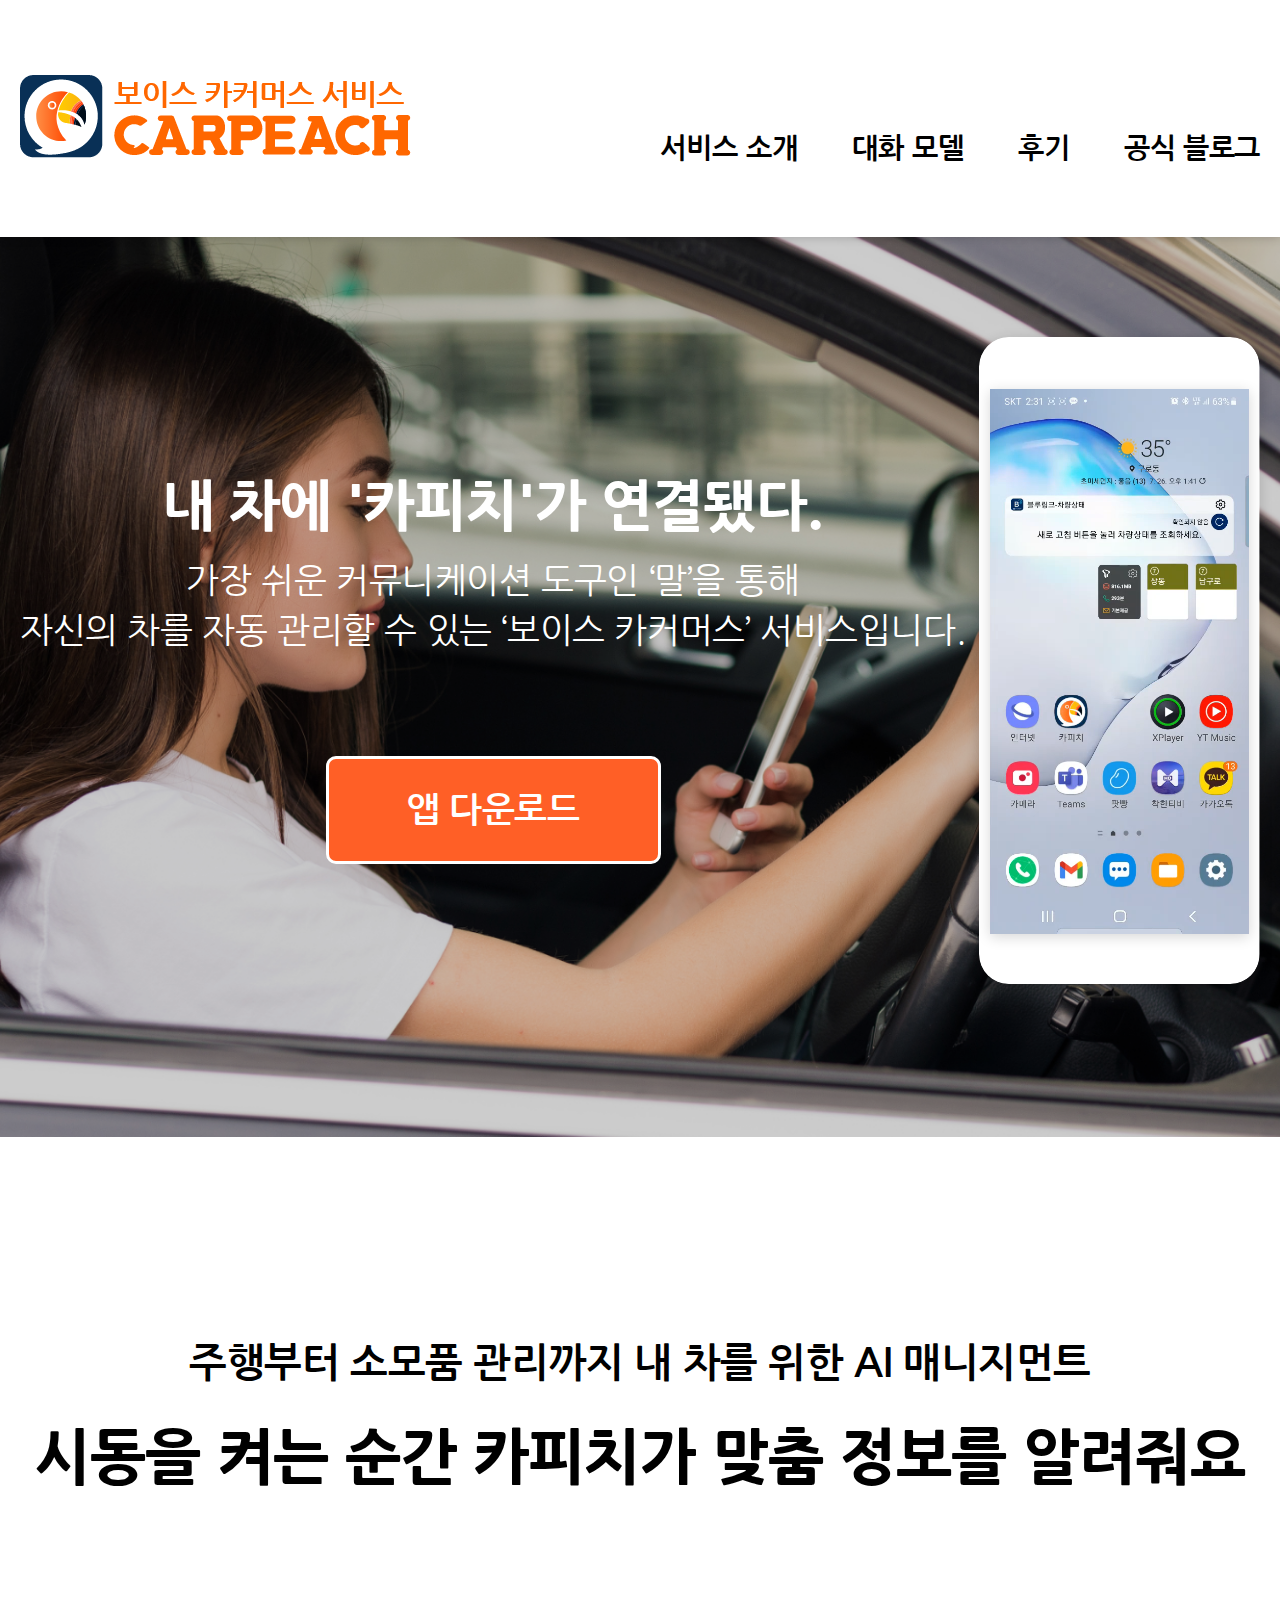
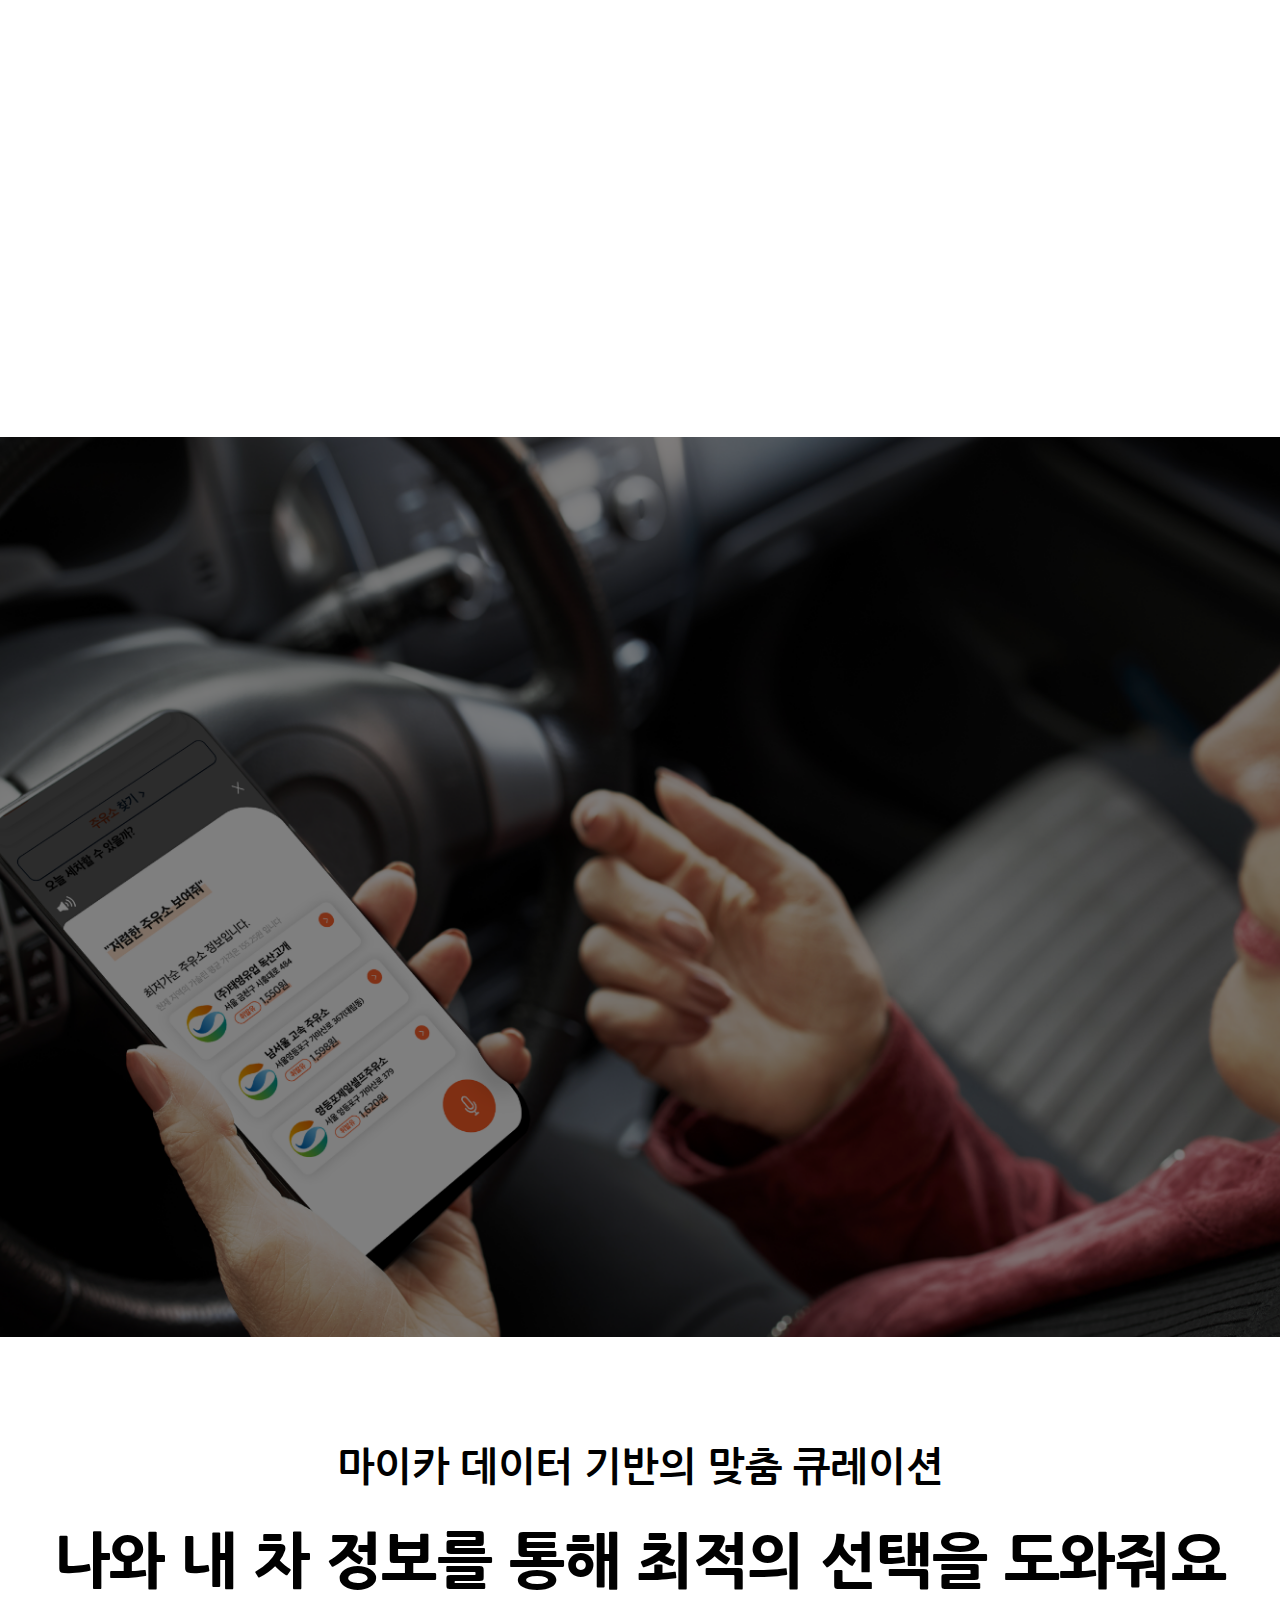
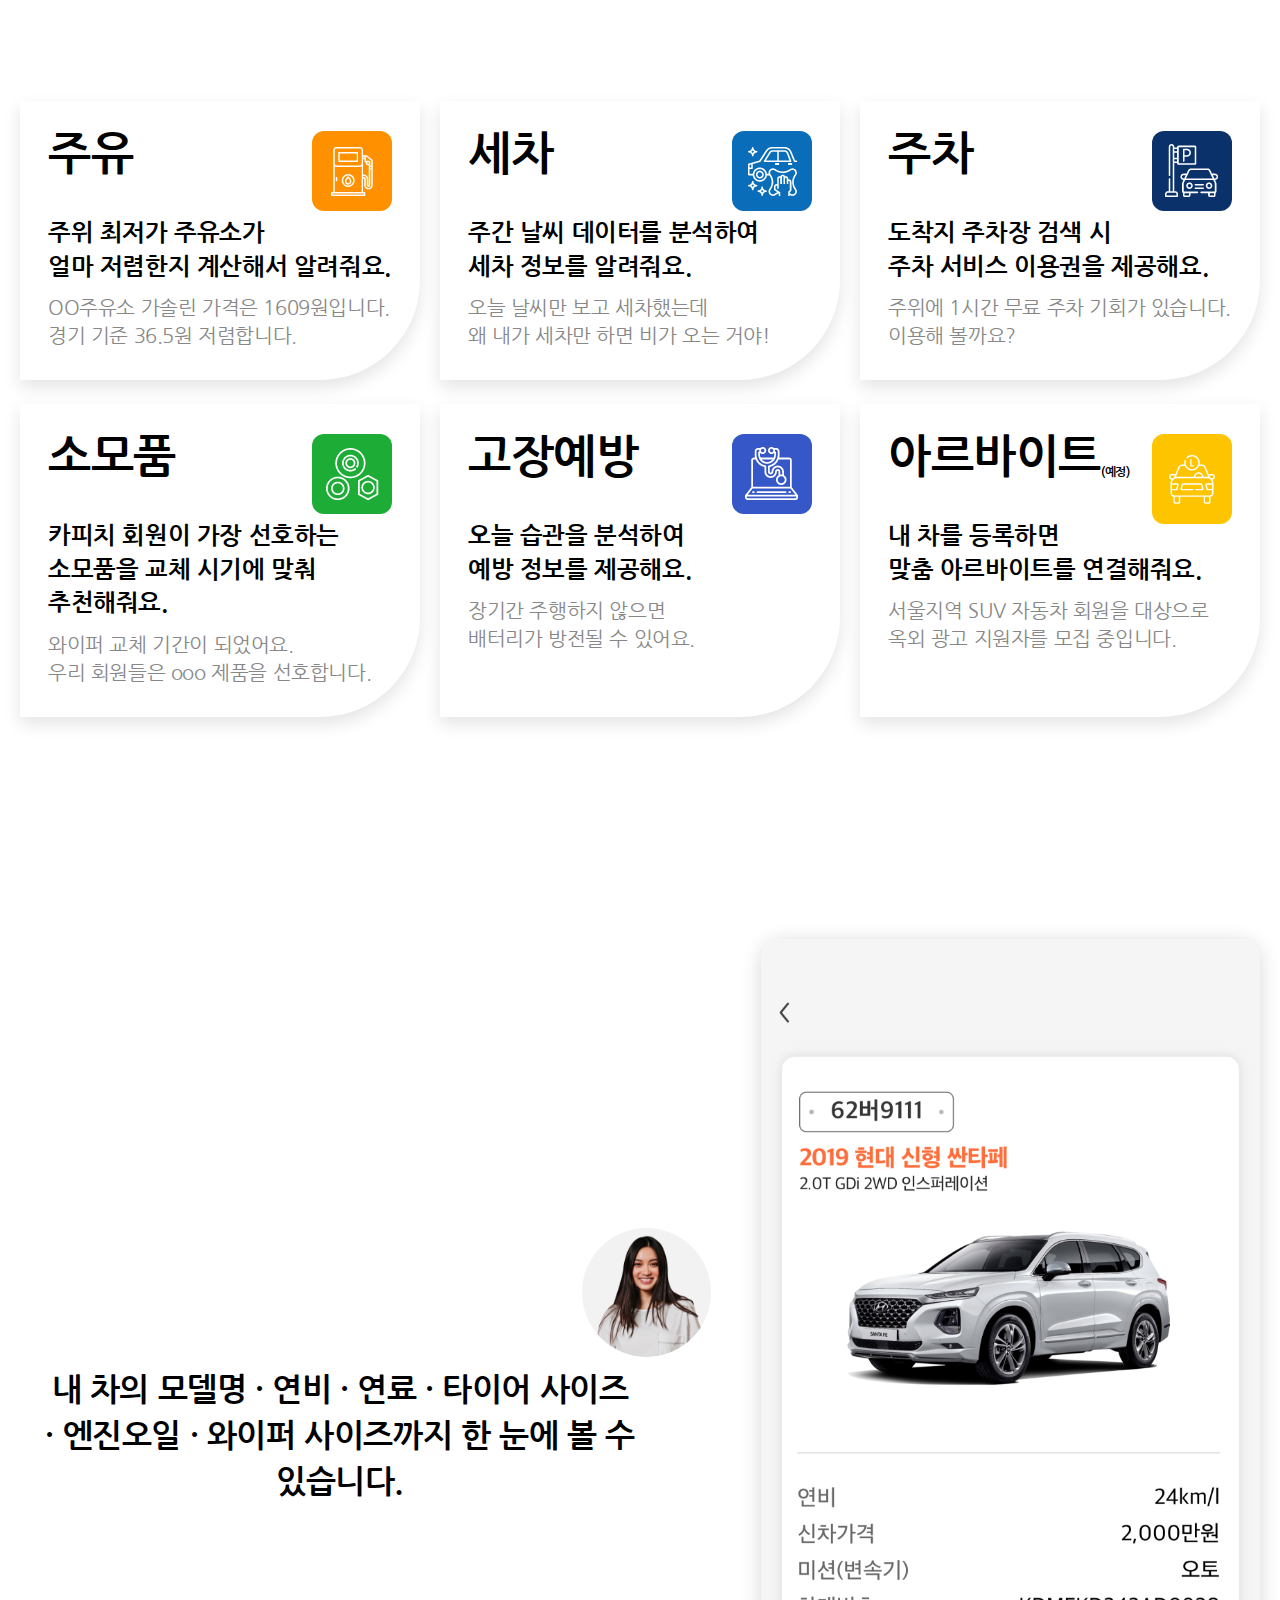
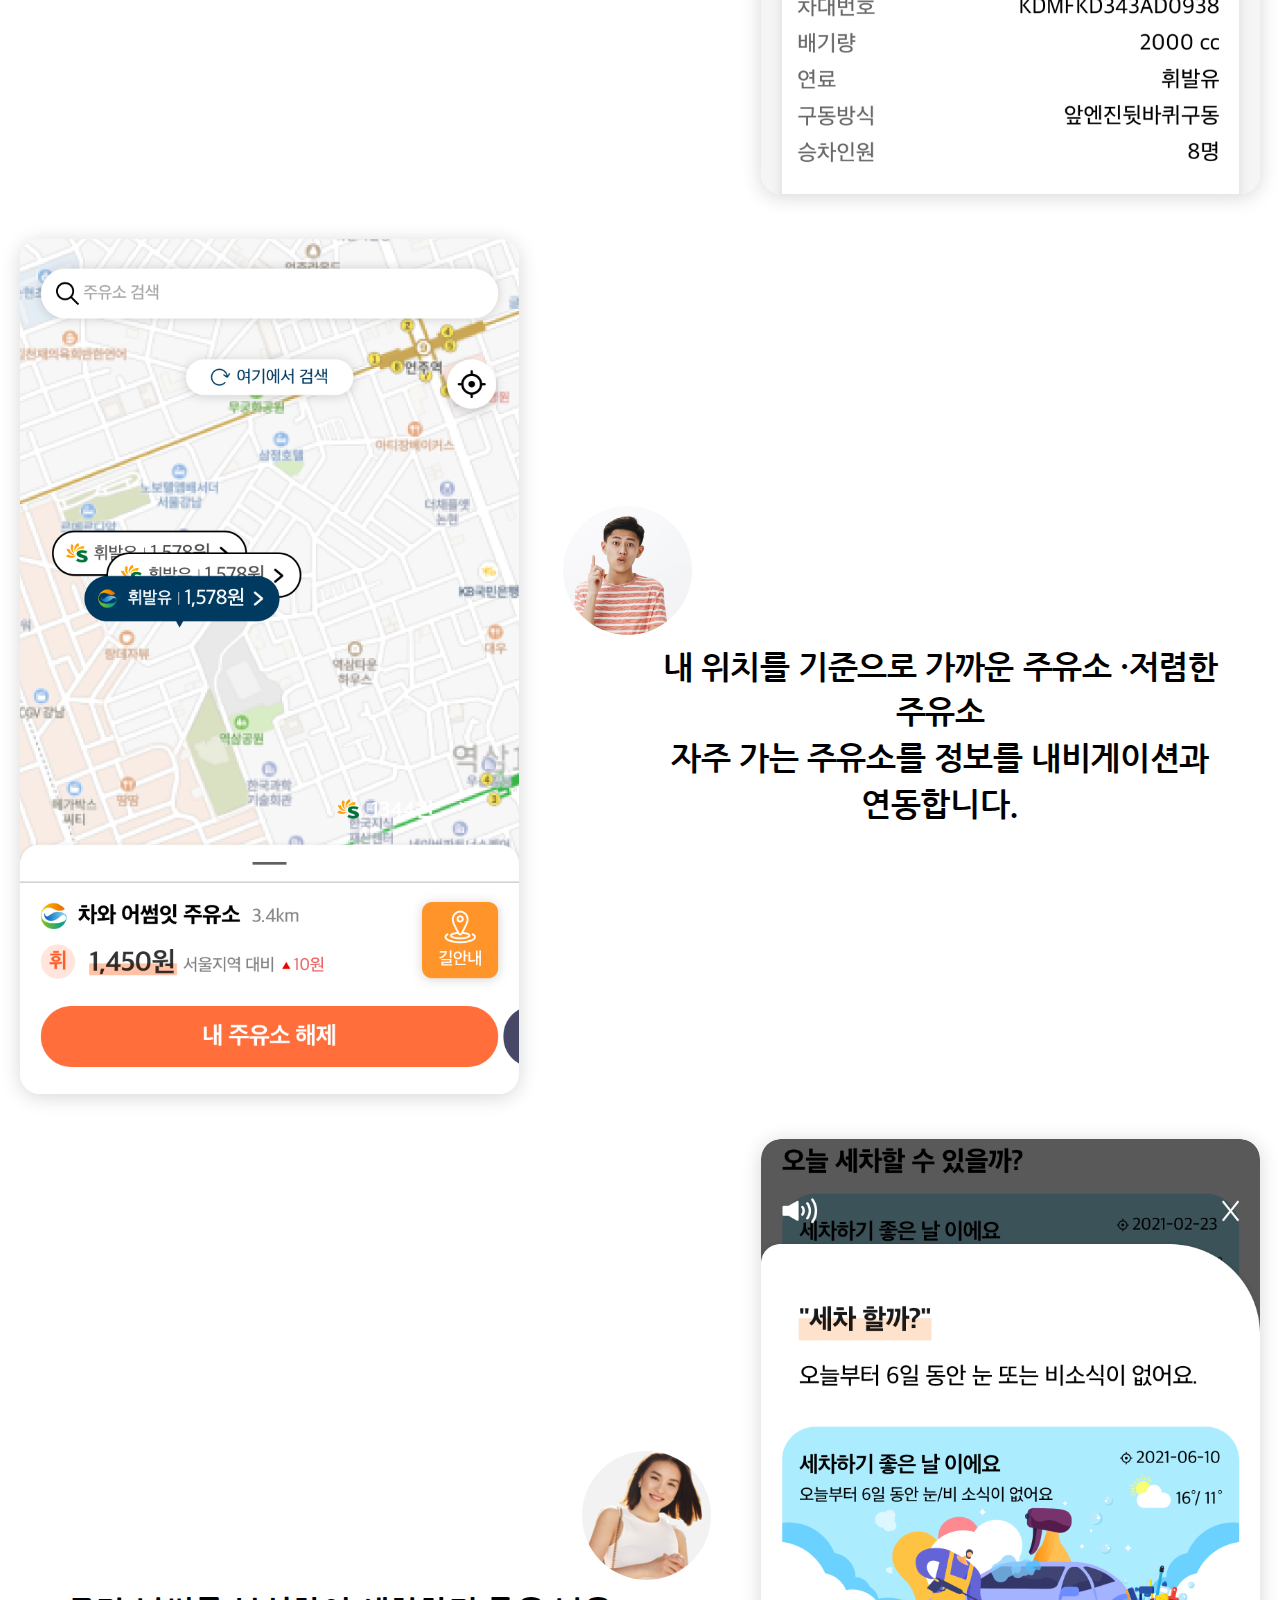
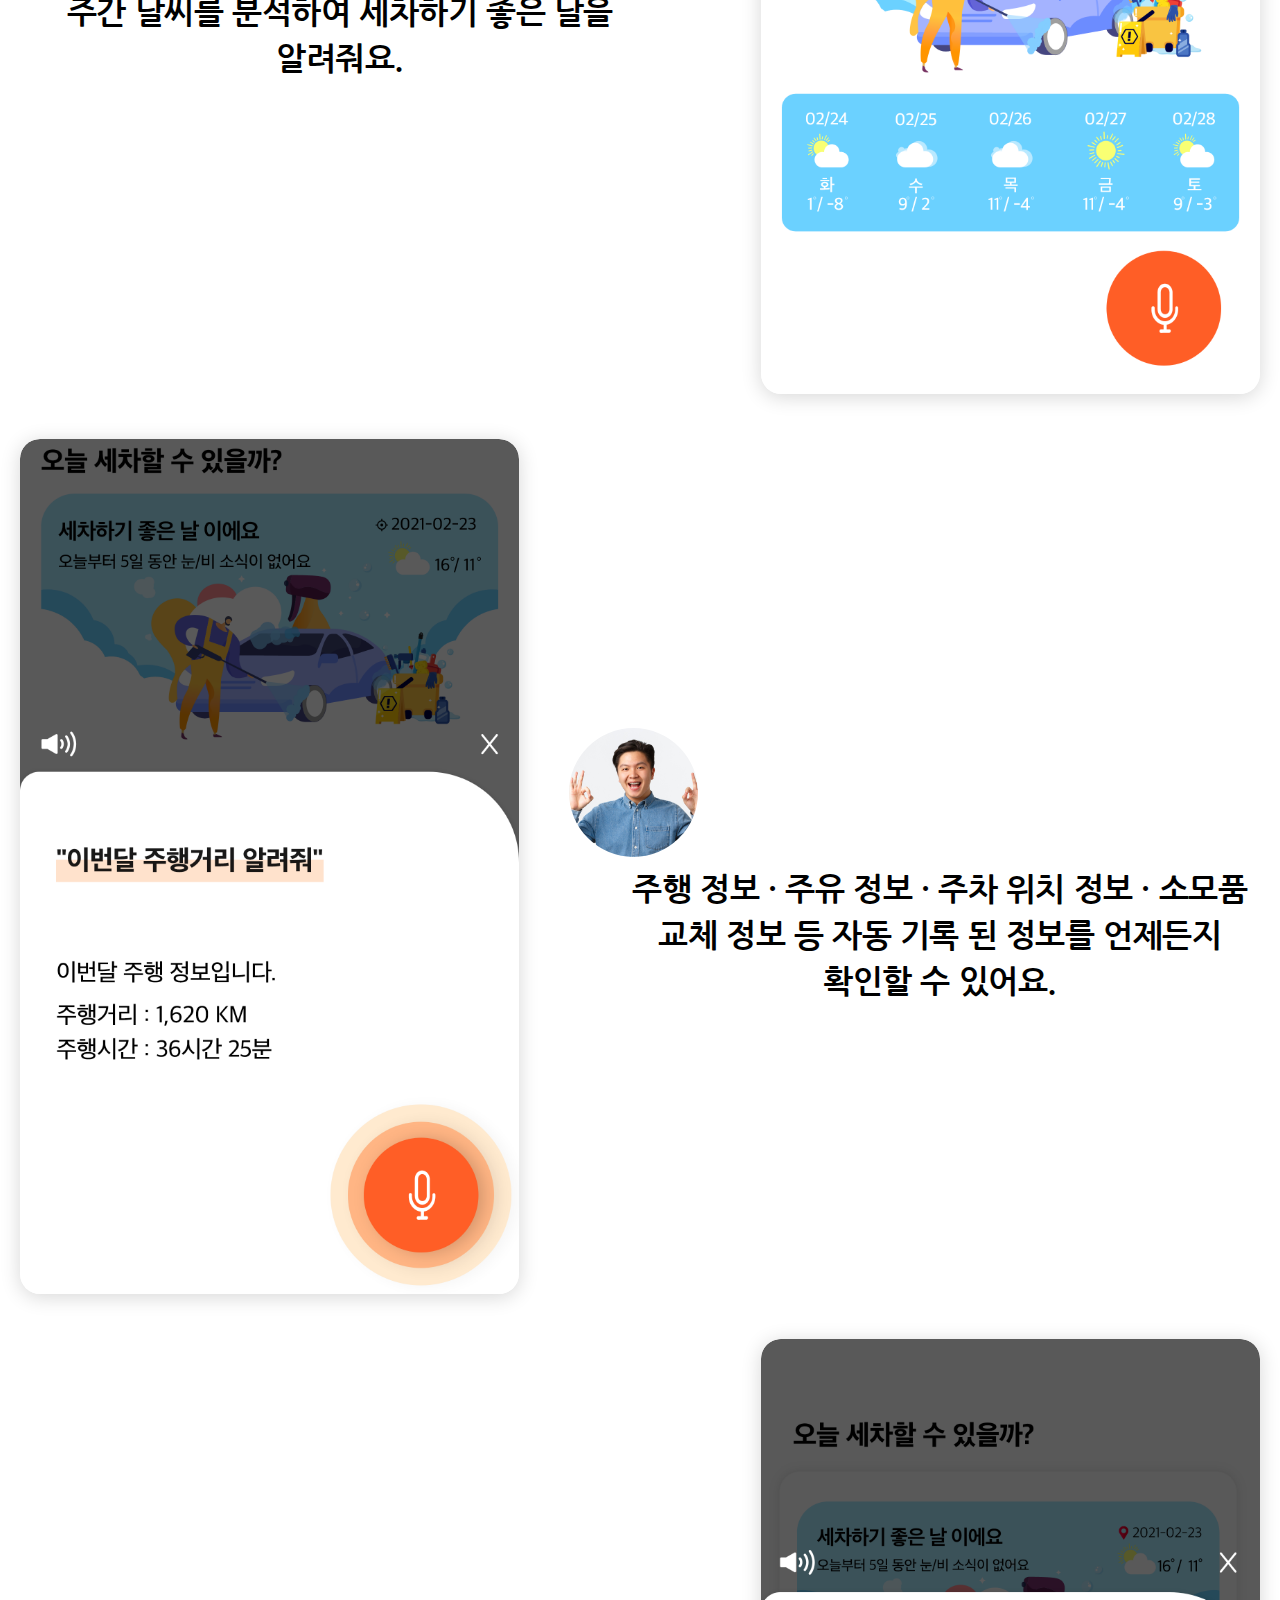
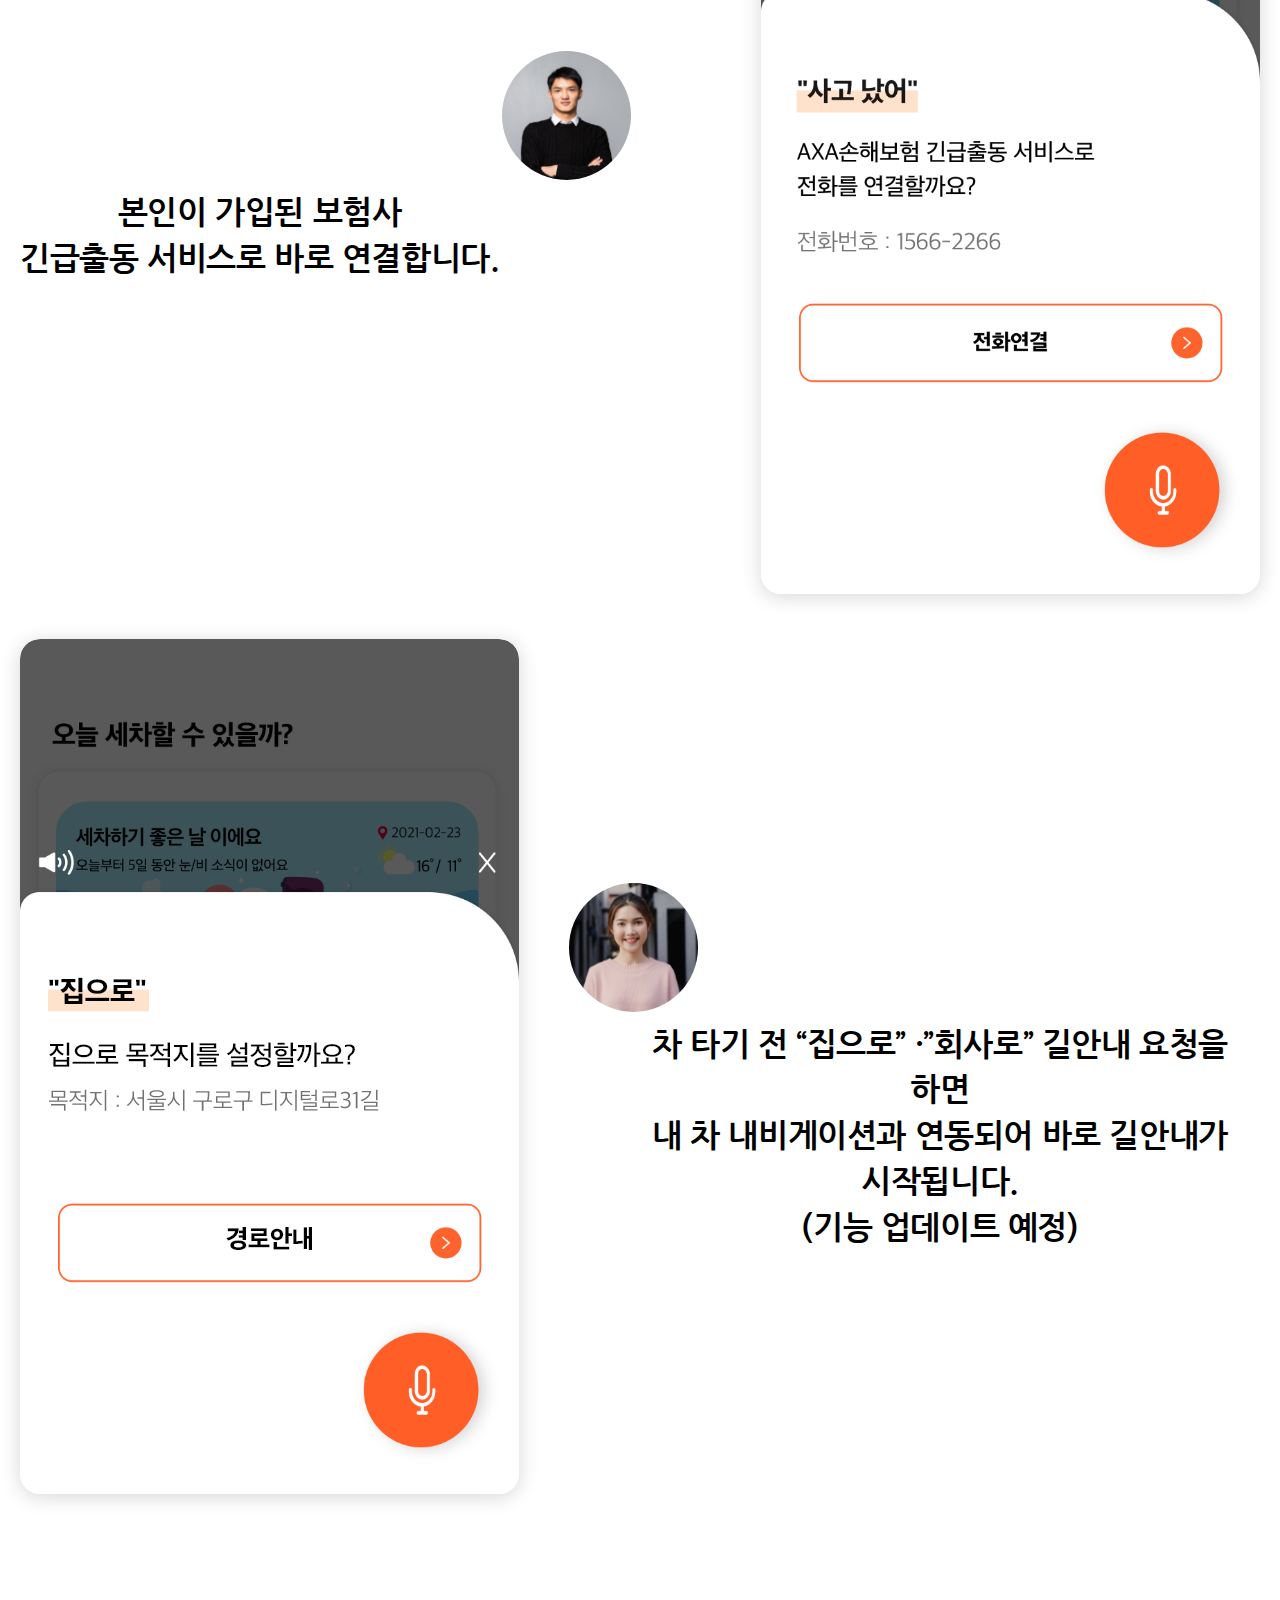
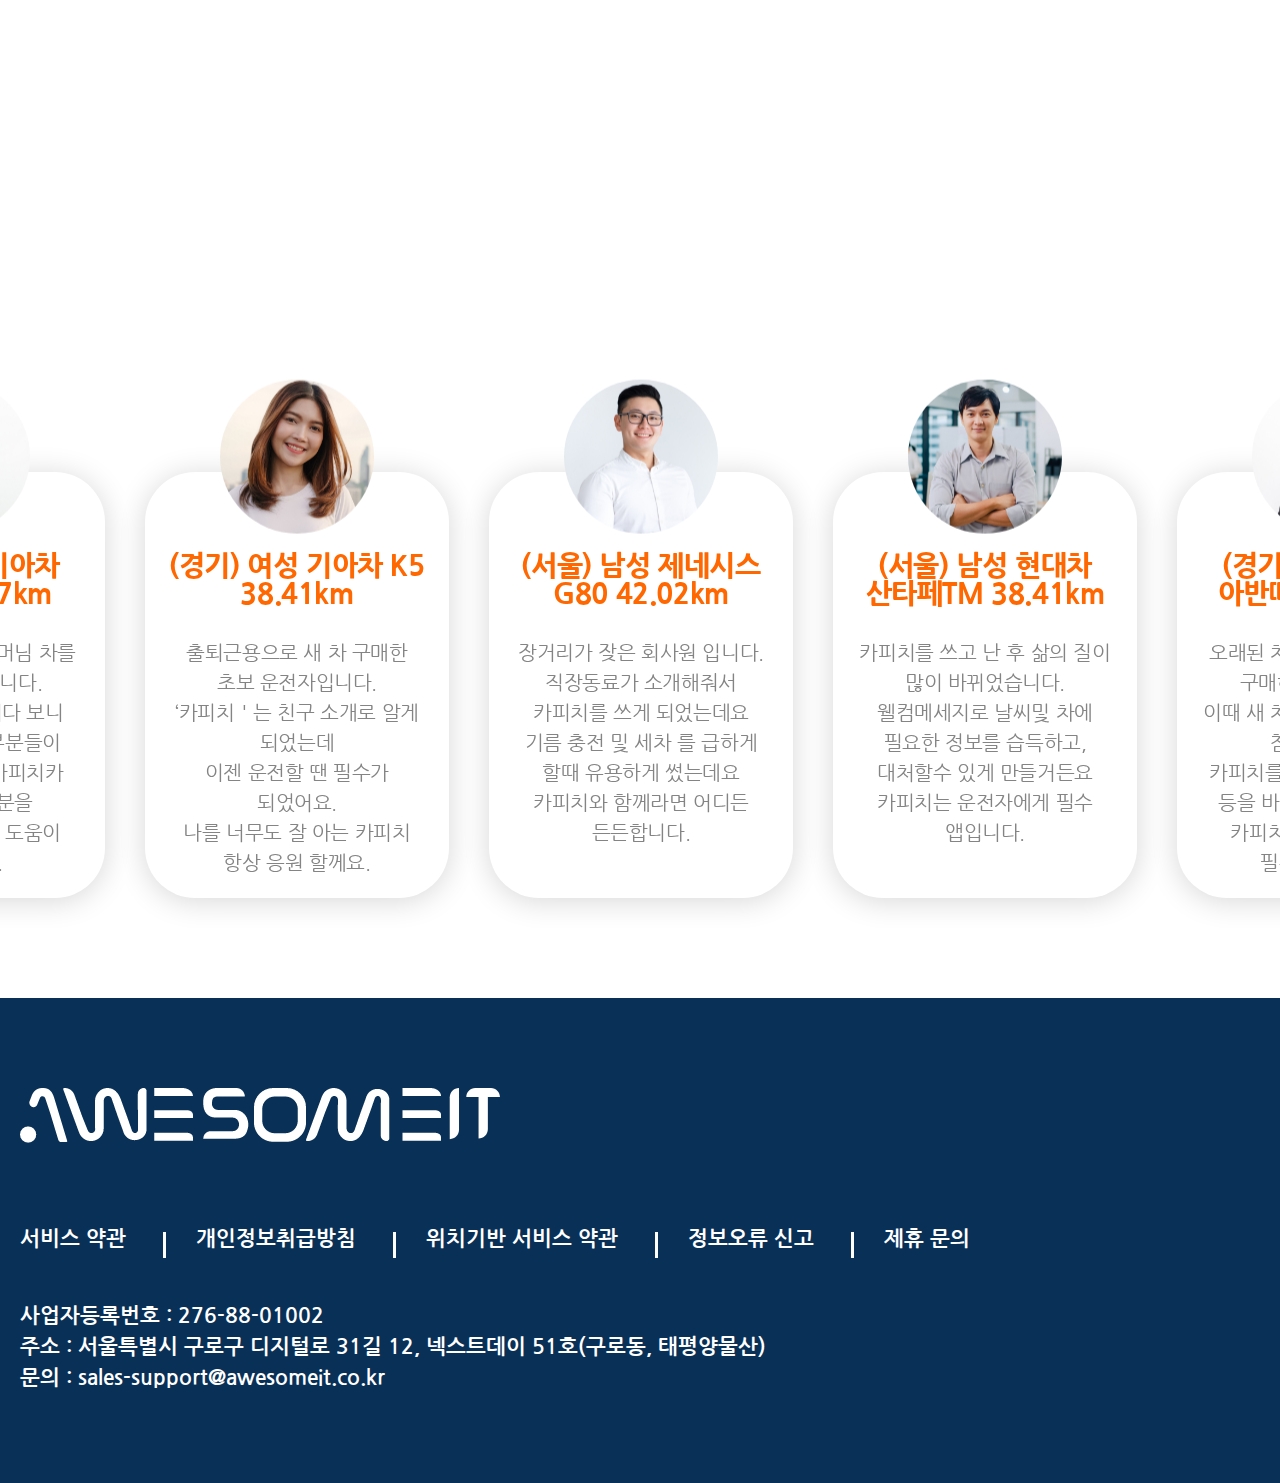
==== commit 52afa673: "1.1 버전 업데이트" ====
--- a/html/index.html
+++ b/html/index.html
@@ -57,7 +57,7 @@
 <body>
     <header>
         <div class="header__conts">
-            <a href="/"><img src="./images/logo.png" alt="CARPEACH"></a>
+            <a href="index.html"><img src="./images/logo.png" alt="CARPEACH"></a>
             <div class="bg--mobile mb-only"></div>
             <nav class="header__nav--gnb">
                 <ul>
@@ -192,8 +192,8 @@
                             <h3>주차</h3>
                             <p>
                                 <strong>
-                                    도착지 주차장 검색 시 파트너<br />
-                                    사의 주차 서비스 이용권을 제공해요.
+                                    도착지 주차장 검색 시<br />
+                                    주차 서비스 이용권을 제공해요.
                                 </strong>
                                 주위에 1시간 무료 주차 기회가 있습니다.<br class="pc-only" />
                                 이용해 볼까요?
@@ -206,7 +206,7 @@
                             <h3>소모품</h3>
                             <p>
                                 <strong>
-                                    내 차 이용자가 가장 선호하는<br />
+                                    카피치 회원이 가장 선호하는<br />
                                     소모품을 교체 시기에 맞춰 추천해줘요.
                                 </strong>
                                 와이퍼 교체 기간이 되었어요.<br class="pc-only" />
@@ -294,7 +294,7 @@
                                 <img src="./images/men_03.png" alt="profile">
                             </h3>
                             <p>
-                                주행 정보 · 주유 정보 · 주차 위치 정보 · 소모품 교체 <br class="pc-only" />
+                                주행 정보 · 주유 정보 · 주차 위치 정보 · 소모품 교체
                                 정보 등 자동 기록 된 정보를 언제든지 확인할 수 있어요.
                             </p>
                         </div>
@@ -360,7 +360,7 @@
                 </div>
                 <div class="section06__slide__cont-wrap">
                     <img src="./images/women_05.png" alt="profile">
-                    <h3>(경기) 여성 현대차 아반떼N 10km</h3>
+                    <h3>(경기) 여성 현대차 아반떼 New 10km</h3>
                     <p>
                         오래된 차를 처분하고 새차를 구매하게 되었답니다. <br class="pc-only" />
                         이때 새 차에 대해 모르는 점이 참 많았는데요 <br class="pc-only" />
@@ -369,7 +369,8 @@
                     </p>
                 </div>
                 <div class="section06__slide__cont-wrap">
-                    <h3>(서울) 남성 기아차 셀토 50.57km</h3>
+                    <img src="./images/men_07.png" alt="profile">
+                    <h3>(서울) 남성 기아차 셀토스 50.57km</h3>
                     <p>
                         회사와 집이 멀어 어머님 차를 물려받게 되었습니다. <br class="pc-only" />
                         어머님 차가 오래되다 보니 신경쓰지 못했던 부분들이 <br class="pc-only" />
--- a/html/css/style.css
+++ b/html/css/style.css
@@ -73,7 +73,7 @@
 
 .header__nav--gnb a,
 .header__nav--gnb button {
-    font-size: 1.25rem;
+    font-size: 1rem;
     font-weight: 700;
 }
 
@@ -98,7 +98,7 @@
 
     .header__conts>a {
         display: inline-block;
-        height: 75px;
+        height: 65px;
         font-size: 0;
     }
 
@@ -126,8 +126,8 @@
         position: absolute;
         top: 50%;
         right: 20px;
-        width: 70px;
-        height: 70px;
+        width: 50px;
+        height: 50px;
         transform: translateY(-50%);
     }
 
@@ -142,19 +142,19 @@
     }
 
     .btn--hamburger.on span {
-        background: #fff;
+        /* background: #fff; */
     }
 
     .btn--hamburger span:nth-of-type(1) {
-        transform: translate(3px, -6px);
+        transform: translate(0, -6px);
     }
 
     .btn--hamburger span:nth-of-type(2) {
-        transform: translate(-3px, 0);
+        transform: translate(0, 0);
     }
 
     .btn--hamburger span:nth-of-type(3) {
-        transform: translate(5px, 6px);
+        transform: translate(0, 6px);
     }
 
     .btn--hamburger.on span:nth-of-type(1) {
@@ -176,9 +176,9 @@
         right: -100%;
         width: 70%;
         max-width: 500px;
-        height: 100vh;
+        height: 100%;
         padding-top: 110px;
-        background: #FF8000;
+        background: rgba(255,255,255,.9);
         transition: right .7s;
     }
 
@@ -187,14 +187,14 @@
     }
 
     .header__nav--gnb>ul>li {
+        margin-bottom: 1px;
         background: #fff;
-        border-bottom: 1px solid #ff8000;
     }
 
     .header__nav--gnb>ul>li>* {
         display: block;
         width: 100%;
-        padding: 1.25rem;
+        padding: 1rem 1.25rem;
         text-align: left;
     }
 }
@@ -639,6 +639,10 @@
     .section04__ul li p strong {
         font-size: 1.5rem;
     }
+
+    .section05__ul__txtbox {
+        max-width: calc(100% - 600px);
+    }
 }
 
 .section05__ul__txtbox+img {
@@ -686,6 +690,7 @@
         align-items: flex-start;
         justify-content: center;
     }
+
     .section05__ul li h3 img {
         position: static;
         width: 18%;
@@ -715,7 +720,7 @@
 .section05__ul__txtbox p {
     margin-top: 20px;
     font-weight: 700;
-    font-size: 1.3125rem;
+    font-size: 1.125rem;
     line-height: 1.428;
 }
 
@@ -763,7 +768,7 @@
 
     .section05__ul__txtbox p {
         margin-top: 45px;
-        font-size: 2.188rem;
+        font-size: 2rem;
         line-height: 1.428;
     }
 }
@@ -792,10 +797,20 @@
     }
 }
 
+.section06__slide-wrap .slick-track {
+    display: flex;
+    align-items: stretch;
+    justify-content: center;
+}
+
 .section06__slide-wrap .slick-slide {
-    height: 100%;
+    height: auto;
     box-sizing: initial;
     padding: 95px 20px 30px;
+}
+
+.section06__slide-wrap .slick-slide div {
+    height: 100%;
 }
 
 .section06__slide__cont-wrap {
@@ -852,7 +867,7 @@
 
 footer p {
     margin-top: 20px;
-    font-size: 1.125rem;
+    font-size: 1rem;
     font-weight: 700;
     line-height: 1.48;
 }
@@ -917,7 +932,7 @@
 @media screen and (min-width: 768px) {
     footer p {
         margin-top: 50px;
-        font-size: 2.063rem;
+        font-size: 1.3125rem;
     }
 
     .footer__ul--links {
@@ -925,22 +940,17 @@
     }
 
     .footer__ul--links a {
-        font-size: 1.75rem;
+        font-size: 1.3125rem;
     }
 }
 
 @media screen and (min-width: 1200px) {
     footer p {
         margin-top: 50px;
-        font-size: 2.063rem;
     }
 
     .footer__ul--links {
         margin-top: 80px;
-    }
-
-    .footer__ul--links a {
-        font-size: 1.75rem;
     }
 }
 
